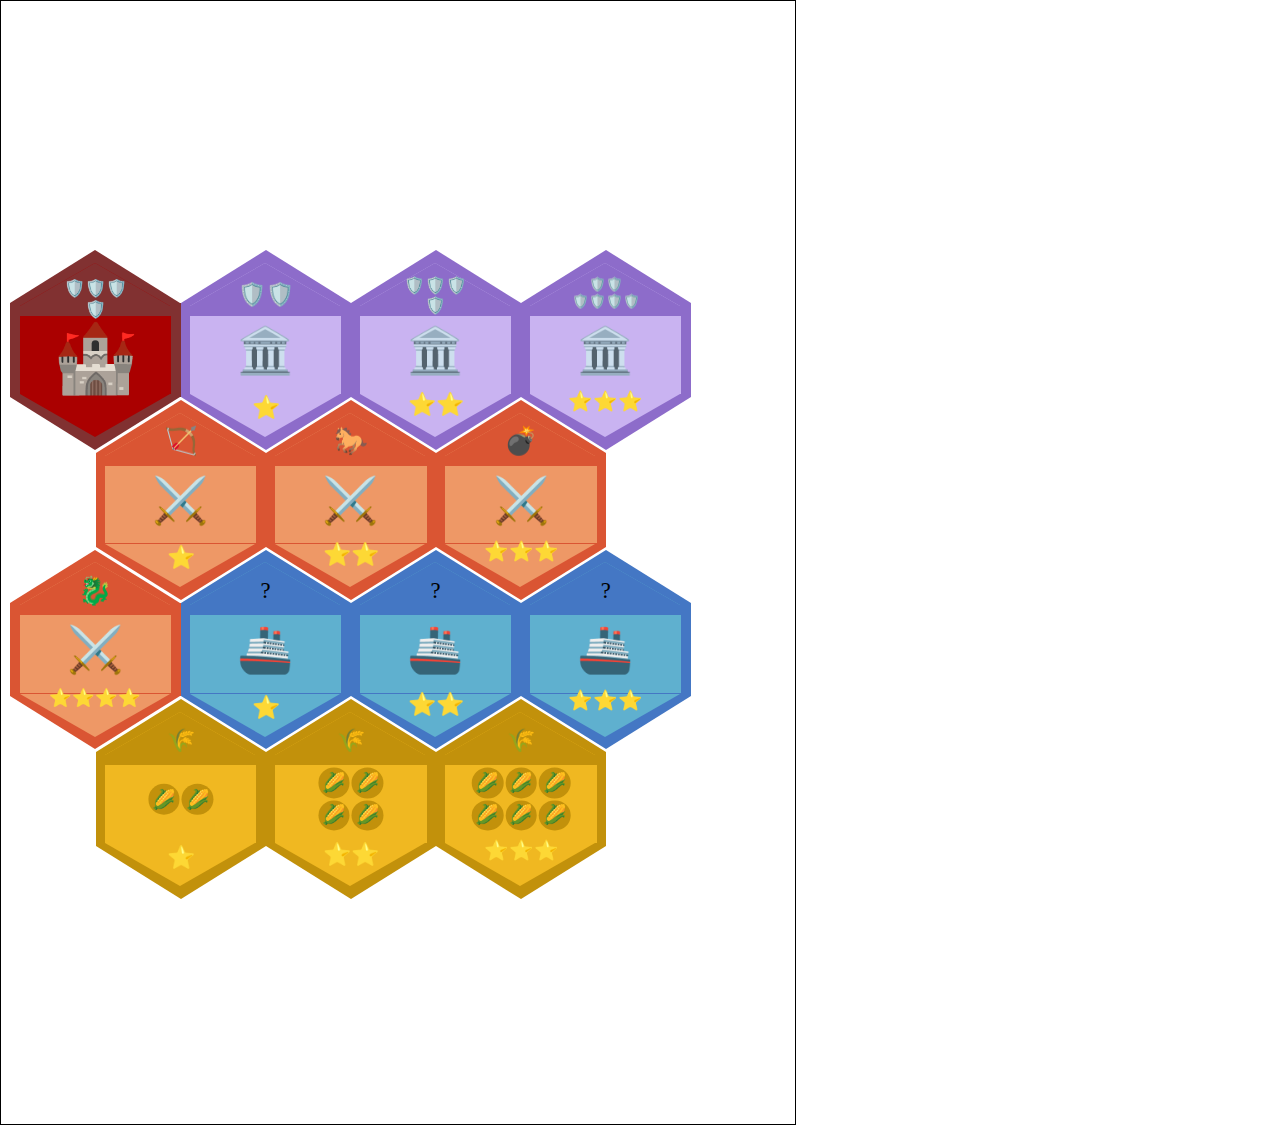
==== index.html @ ff64ed8a "Add files via upload" ====
<!DOCTYPE html>
<html lang="en">
    <head>
        <meta charset="UTF-8">
        <meta name="viewport" content="width=device-width, initial-scale=1.0">
        <meta name="author" content="Federico Vancini">
        <meta name="description" content="Gli Edifici di un gioco da tavolo">
        <title>Edifici</title>
        <link rel="stylesheet" href="stylesheet.css">
    </head>
    <body>
        <div class="container">
        </div>
        <script src="main.js"></script>
    </body>
</html>
---- stylesheet.css ----
:root {
    --building-outer-border-color: rgb(105, 105, 105);
    --building-inner-color: rgb(185, 185, 185);
    --building-stripe-text-color: rgb(199, 199, 199);
    --building-stripe-color: rgb(58, 58, 58);

    --building-width: 4cm;
    --building-outer-border-width: 0.25cm;
    --building-stripe-height: 0.25cm;

    --castle-color: rgb(170, 0, 0);
    --castle-border-color: rgb(129, 49, 49);
    --wheat-color: rgb(240, 184, 33);
    --wheat-border-color: rgb(194, 145, 11);
    --hall-color: rgb(201, 179, 241);
    --hall-border-color: rgb(141, 108, 202);
    --barracks-color: rgb(238, 152, 102);
    --barracks-border-color: rgb(218, 85, 51);
    --harbor-color: rgb(95, 176, 207);
    --harbor-border-color: rgb(68, 119, 196);
}

body {
    margin: 0;
    font-family: serif;
}

.container {
    width: 21cm;
    height: 29.7cm;
    border: 1px solid black;
    page-break-after: always;
    display: flex;
    flex-direction: row;
    flex-wrap: wrap;
    align-items: center;
    align-content: center;
    justify-content: start;
}

/* BUILDING */

.building {
    margin-right: calc(var(--building-outer-border-width) * 2);
    margin-bottom: calc(var(--building-outer-border-width) * 2);
    margin-top: calc(var(--building-width) * 0.5 * 0.5769);
    width: var(--building-width);
    height: calc(var(--building-width) * 0.5769);
    background-color: var(--building-inner-color);
    position: relative;
}

.building::before {
    content: " ";
    width: 0;
    height: 0;
    border-bottom: calc(var(--building-width) * 0.5 * 0.5769) solid var(--building-inner-color);
    border-left: calc(var(--building-width) * 0.5) solid transparent;
    border-right: calc(var(--building-width) * 0.5) solid transparent;
    position: absolute;
    top: calc(var(--building-width) * -0.5 * 0.5769);
}

.building::after {
    content: "";
    width: 0;
    position: absolute;
    bottom: calc(var(--building-width) * -0.5 * 0.5769);
    border-top: calc(var(--building-width) * 0.5 * 0.5769) solid var(--building-inner-color);
    border-left: calc(var(--building-width) * 0.5) solid transparent;
    border-right: calc(var(--building-width) * 0.5) solid transparent;
}

.building:nth-child(7n+1) {
    margin-left: 0.5cm;
}
.building:nth-child(7n+5) {
    margin-left: calc(var(--building-width) * 0.69);
}

/* STRIPES */

.stripe {
    width: var(--building-width);
    height: var(--building-stripe-height);
    background-color: var(--building-stripe-color);
    position: absolute;
    z-index: 1;
}

.lower.stripe {
    bottom: 0;
}

.upper.stripe {
    top: 0;
}

.lower.stripe::after {
    content: "";
    width: 0;
    position: absolute;
    bottom: calc(var(--building-width) * -0.5 * 0.5769);
    border-top: calc(var(--building-width) * 0.5 * 0.5769) solid var(--building-stripe-color);
    border-left: calc(var(--building-width) * 0.5) solid transparent;
    border-right: calc(var(--building-width) * 0.5) solid transparent;
}

.upper.stripe::before {
    content: " ";
    width: 0;
    height: 0;
    border-bottom: calc(var(--building-width) * 0.5 * 0.5769) solid var(--building-stripe-color);
    border-left: calc(var(--building-width) * 0.5) solid transparent;
    border-right: calc(var(--building-width) * 0.5) solid transparent;
    position: absolute;
    top: calc(var(--building-width) * -0.5 * 0.5769);
}

/* BORDER */

.border {
    margin-top: calc(var(--building-outer-border-width) * -0.35);
    margin-left: calc(var(--building-outer-border-width) * -1);
    width: calc(var(--building-width) + 2 * var(--building-outer-border-width));
    height: calc(var(--building-width) * 0.5769 + 2 * var(--building-outer-border-width) * 0.35);
    background-color: var(--building-outer-border-color);
    position: relative;
    z-index: -1;
}

.border::before {
    content: " ";
    width: 0;
    height: 0;
    border-bottom: calc(var(--building-width) * 0.5 * 0.5769 + var(--building-outer-border-width)) solid var(--building-outer-border-color);
    border-left: calc(var(--building-width) * 0.5 + var(--building-outer-border-width)) solid transparent;
    border-right: calc(var(--building-width) * 0.5 + var(--building-outer-border-width)) solid transparent;
    position: absolute;
    top: calc(var(--building-width) * -0.5 * 0.5769 - var(--building-outer-border-width));
}

.border::after {
    content: "";
    width: 0;
    position: absolute;
    bottom: calc(var(--building-width) * -0.5 * 0.5769 - var(--building-outer-border-width));
    border-top: calc(var(--building-width) * 0.5 * 0.5769 + var(--building-outer-border-width)) solid var(--building-outer-border-color);
    border-left: calc(var(--building-width) * 0.5 + var(--building-outer-border-width)) solid transparent;
    border-right: calc(var(--building-width) * 0.5 + var(--building-outer-border-width)) solid transparent;
}

/* ICON */

.icon {
    position: absolute;
    top: 50%;
    left: 50%;
    transform: translate(-50%, -50%);
    font-size: calc(var(--building-width) * 0.3);
    z-index: 2;
}

/* INNER TEXT */

.text {
    position: absolute;
    left: 50%;
    transform: translate(-50%, -50%);
    z-index: 2;
    font-size: calc(var(--building-width) * 0.15);
    text-align: center;
}
.lower.text {
    bottom: calc(var(--building-width) * -0.27);
}
.upper.text {
    top: calc(var(--building-width) * -0.1);
}

.medium.text {
    font-size: calc(var(--building-width) * 0.15);
}
.medium.lower.text {
    bottom: calc(var(--building-width) * -0.25);
}
.medium.upper.text {
    top: calc(var(--building-width) * -0.08);
}

.small.text {
    font-size: calc(var(--building-width) * 0.13);
}
.small.lower.text {
    bottom: calc(var(--building-width) * -0.2);
}
.small.upper.text {
    top: calc(var(--building-width) * -0.07);
}

.minuscle.text {
    font-size: calc(var(--building-width) * 0.12);
}
.minuscle.lower.text {
    bottom: calc(var(--building-width) * -0.18);
}
.minuscle.upper.text {
    top: calc(var(--building-width) * -0.05);
    font-size: calc(var(--building-width) * 0.113);
}

/* TYPES */

.castle {
    background-color: var(--castle-color);
}
.castle::after {
    border-top-color: var(--castle-color);
}
.castle::before {
    border-bottom-color: var(--castle-color);
}
.castle .border {
    background-color: var(--castle-border-color);
}
.castle .border::after {
    border-top-color: var(--castle-border-color);
}
.castle .border::before {
    border-bottom-color: var(--castle-border-color);
}
.castle .stripe {
    background-color: var(--castle-border-color);
}
.castle .lower.stripe::after {
    border-top-color: var(--castle-border-color);
}
.castle .upper.stripe::before {
    border-bottom-color: var(--castle-border-color);
}
.castle .icon {
    transform: translate(-50%, -40%);
    font-size: calc(var(--building-width) * 0.45);
}

.hall {
    background-color: var(--hall-color);
}
.hall::after {
    border-top-color: var(--hall-color);
}
.hall::before {
    border-bottom-color: var(--hall-color);
}
.hall .border {
    background-color: var(--hall-border-color);
}
.hall .border::after {
    border-top-color: var(--hall-border-color);
}
.hall .border::before {
    border-bottom-color: var(--hall-border-color);
}
.hall .stripe {
    background-color: var(--hall-border-color);
}
.hall .lower.stripe::after {
    border-top-color: var(--hall-border-color);
}
.hall .upper.stripe::before {
    border-bottom-color: var(--hall-border-color);
}
.hall .small.upper.text {
    font-size: calc(var(--building-width) * 0.11);
}
.hall .minuscle.upper.text {
    top: calc(var(--building-width) * -0.09);
    font-size: calc(var(--building-width) * 0.09);
}

.barracks {
    background-color: var(--barracks-color);
}
.barracks::after {
    border-top-color: var(--barracks-color);
}
.barracks::before {
    border-bottom-color: var(--barracks-color);
}
.barracks .border {
    background-color: var(--barracks-border-color);
}
.barracks .border::after {
    border-top-color: var(--barracks-border-color);
}
.barracks .border::before {
    border-bottom-color: var(--barracks-border-color);
}
.barracks .stripe {
    background-color: var(--barracks-border-color);
}
.barracks .lower.stripe::after {
    border-top-color: var(--barracks-border-color);
}
.barracks .upper.stripe::before {
    border-bottom-color: var(--barracks-border-color);
}
.barracks .big.upper.text {
    font-size: calc(var(--building-width) * 0.18);
}

.harbor {
    background-color: var(--harbor-color);
}
.harbor::after {
    border-top-color: var(--harbor-color);
}
.harbor::before {
    border-bottom-color: var(--harbor-color);
}
.harbor .border {
    background-color: var(--harbor-border-color);
}
.harbor .border::after {
    border-top-color: var(--harbor-border-color);
}
.harbor .border::before {
    border-bottom-color: var(--harbor-border-color);
}
.harbor .stripe {
    background-color: var(--harbor-border-color);
}
.harbor .lower.stripe::after {
    border-top-color: var(--harbor-border-color);
}
.harbor .upper.stripe::before {
    border-bottom-color: var(--harbor-border-color);
}

.wheat {
    background-color: var(--wheat-color);
}
.wheat::after {
    border-top-color: var(--wheat-color);
}
.wheat::before {
    border-bottom-color: var(--wheat-color);
}
.wheat .border {
    background-color: var(--wheat-border-color);
}
.wheat .border::after {
    border-top-color: var(--wheat-border-color);
}
.wheat .border::before {
    border-bottom-color: var(--wheat-border-color);
}
.wheat .stripe {
    background-color: var(--wheat-border-color);
}
.wheat .lower.stripe::after {
    border-top-color: var(--wheat-border-color);
}
.wheat .upper.stripe::before {
    border-bottom-color: var(--wheat-border-color);
}
.wheat td {
    font-size: 0.5cm;
    background-color: var(--wheat-border-color);
    border-radius: 100%;
    padding: 0.1cm;
}
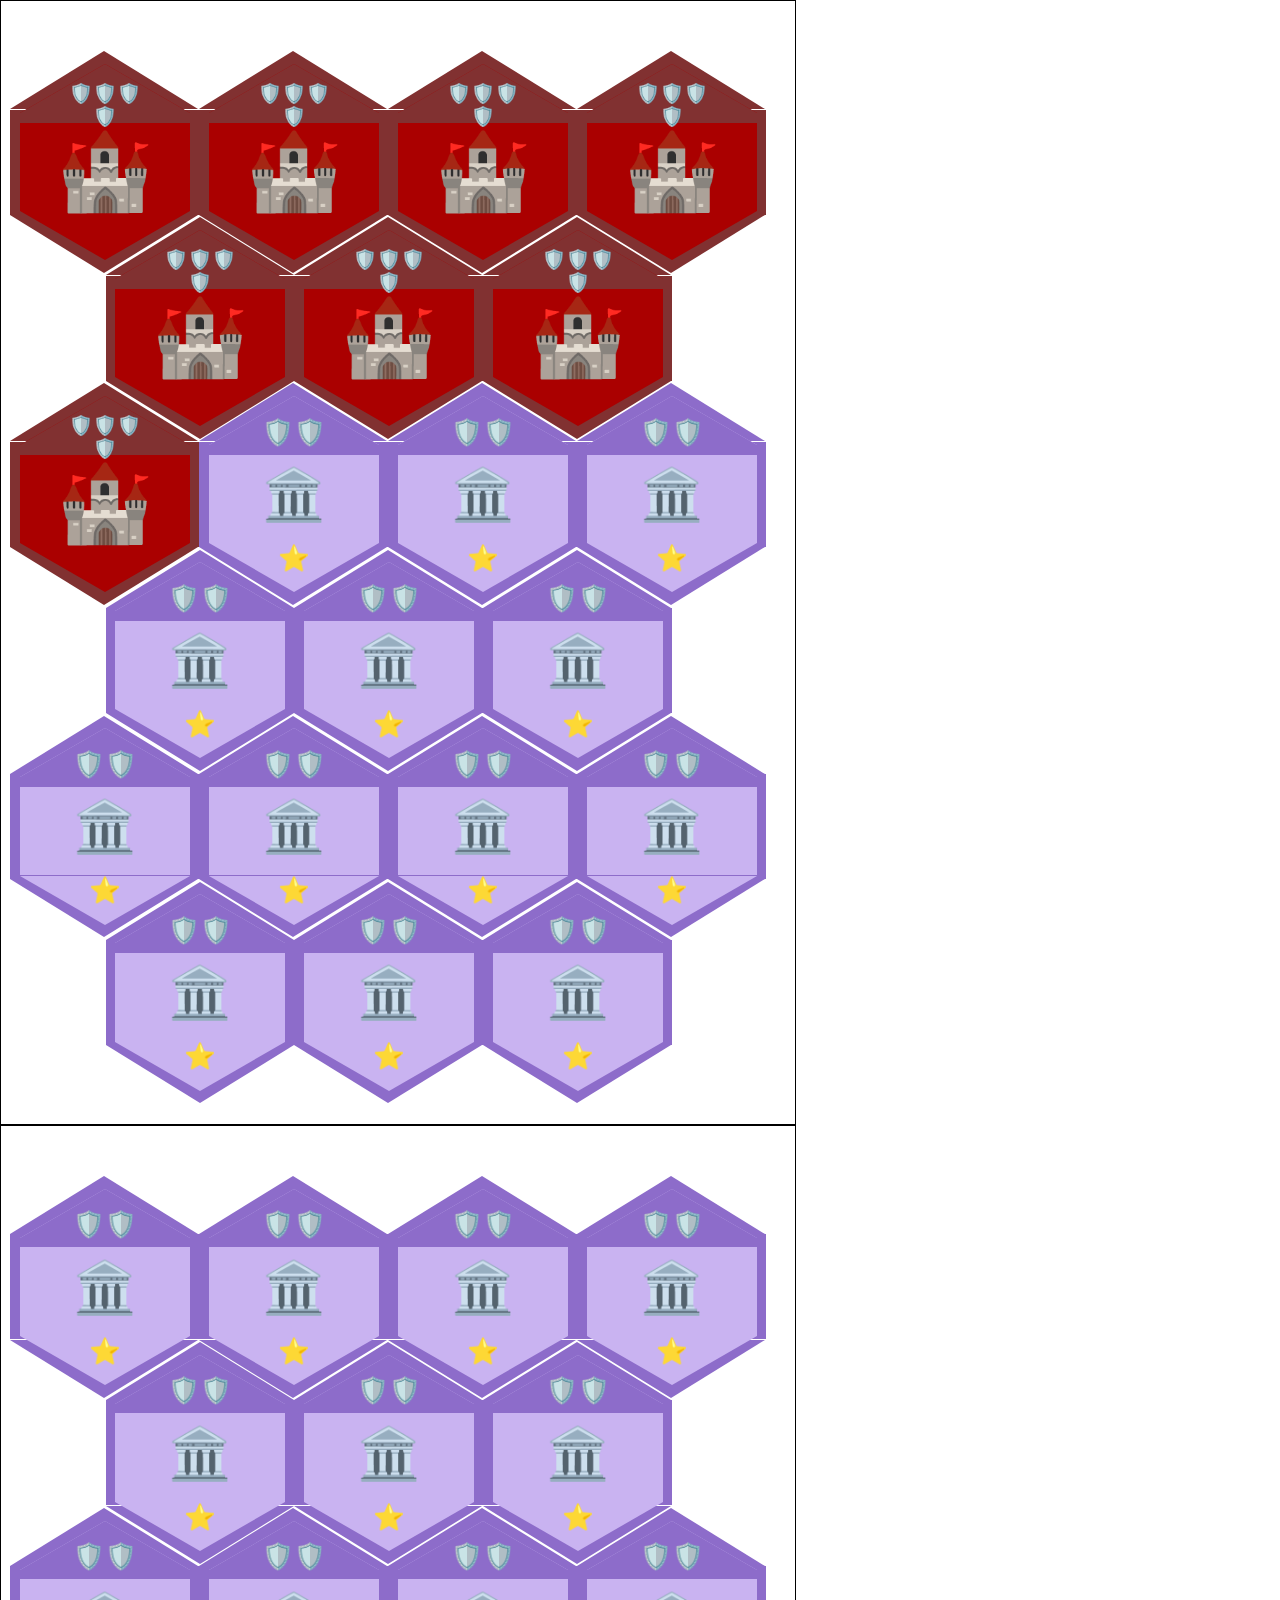
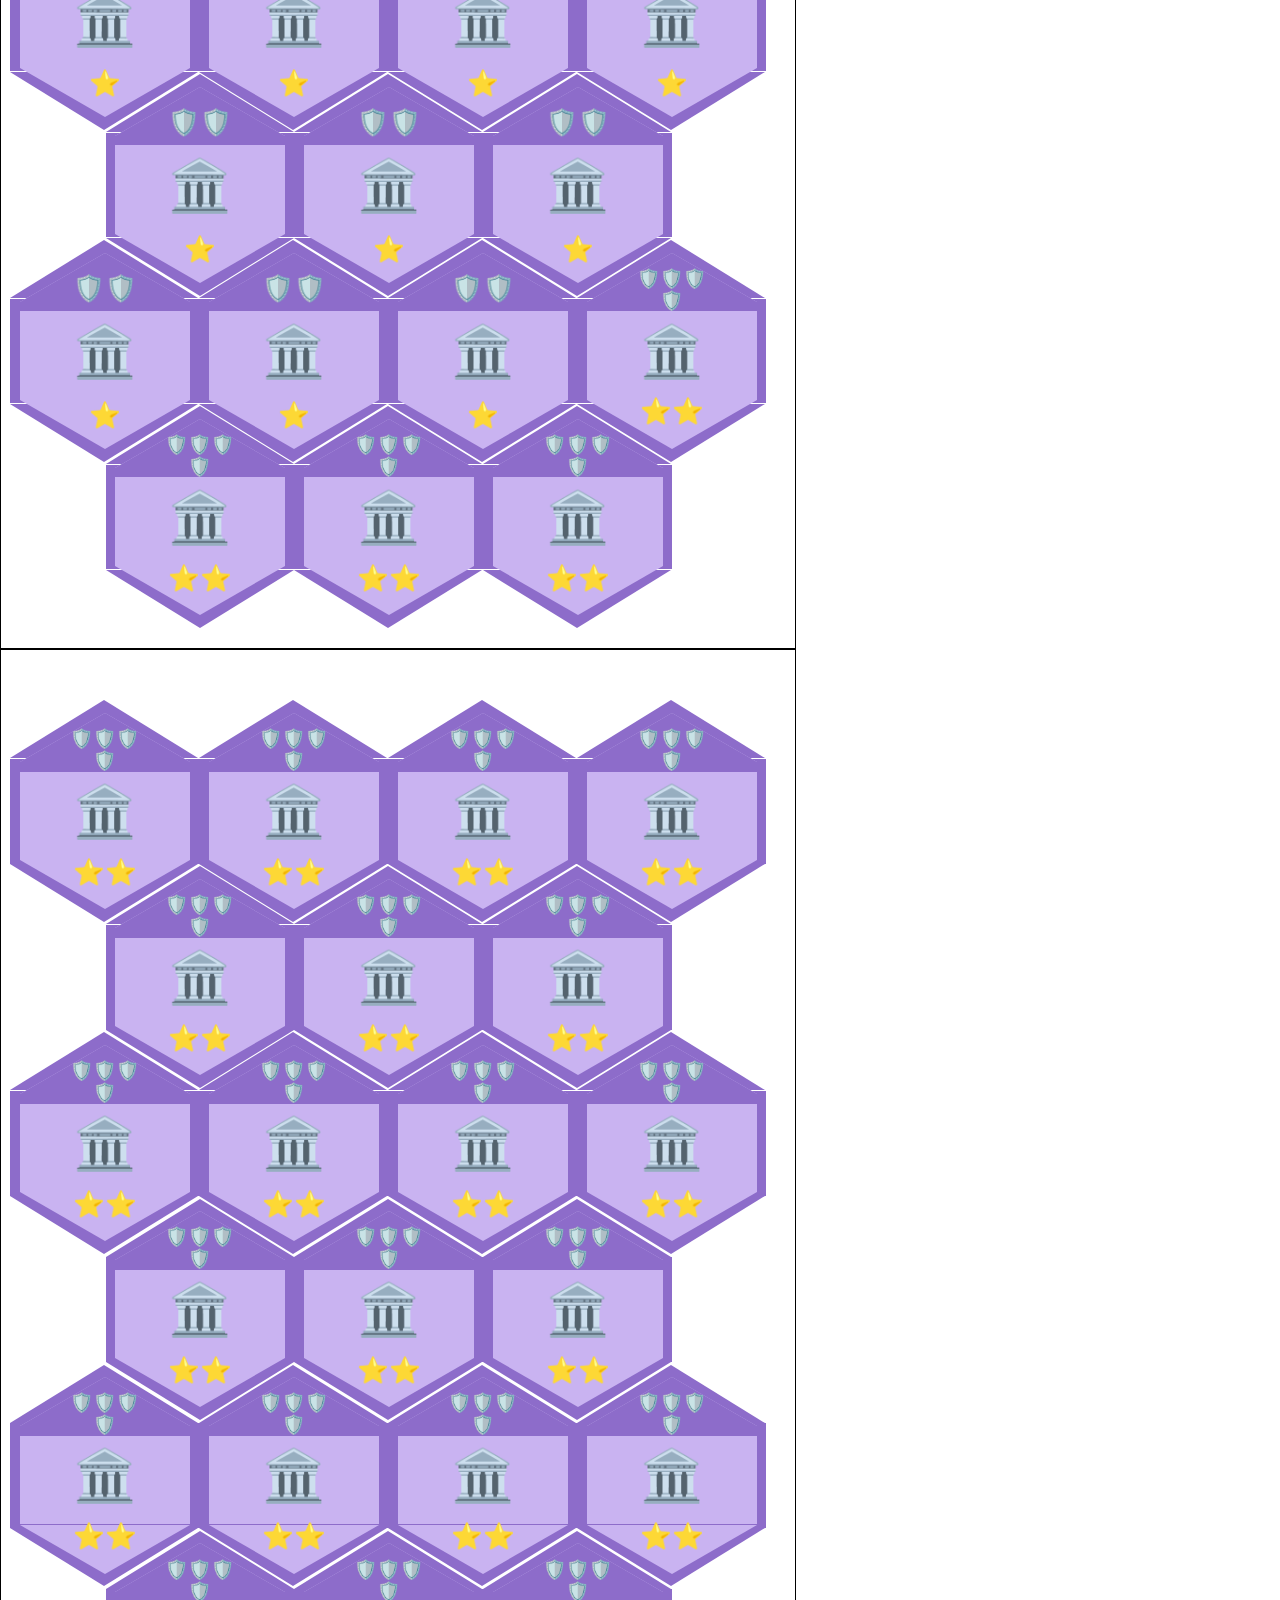
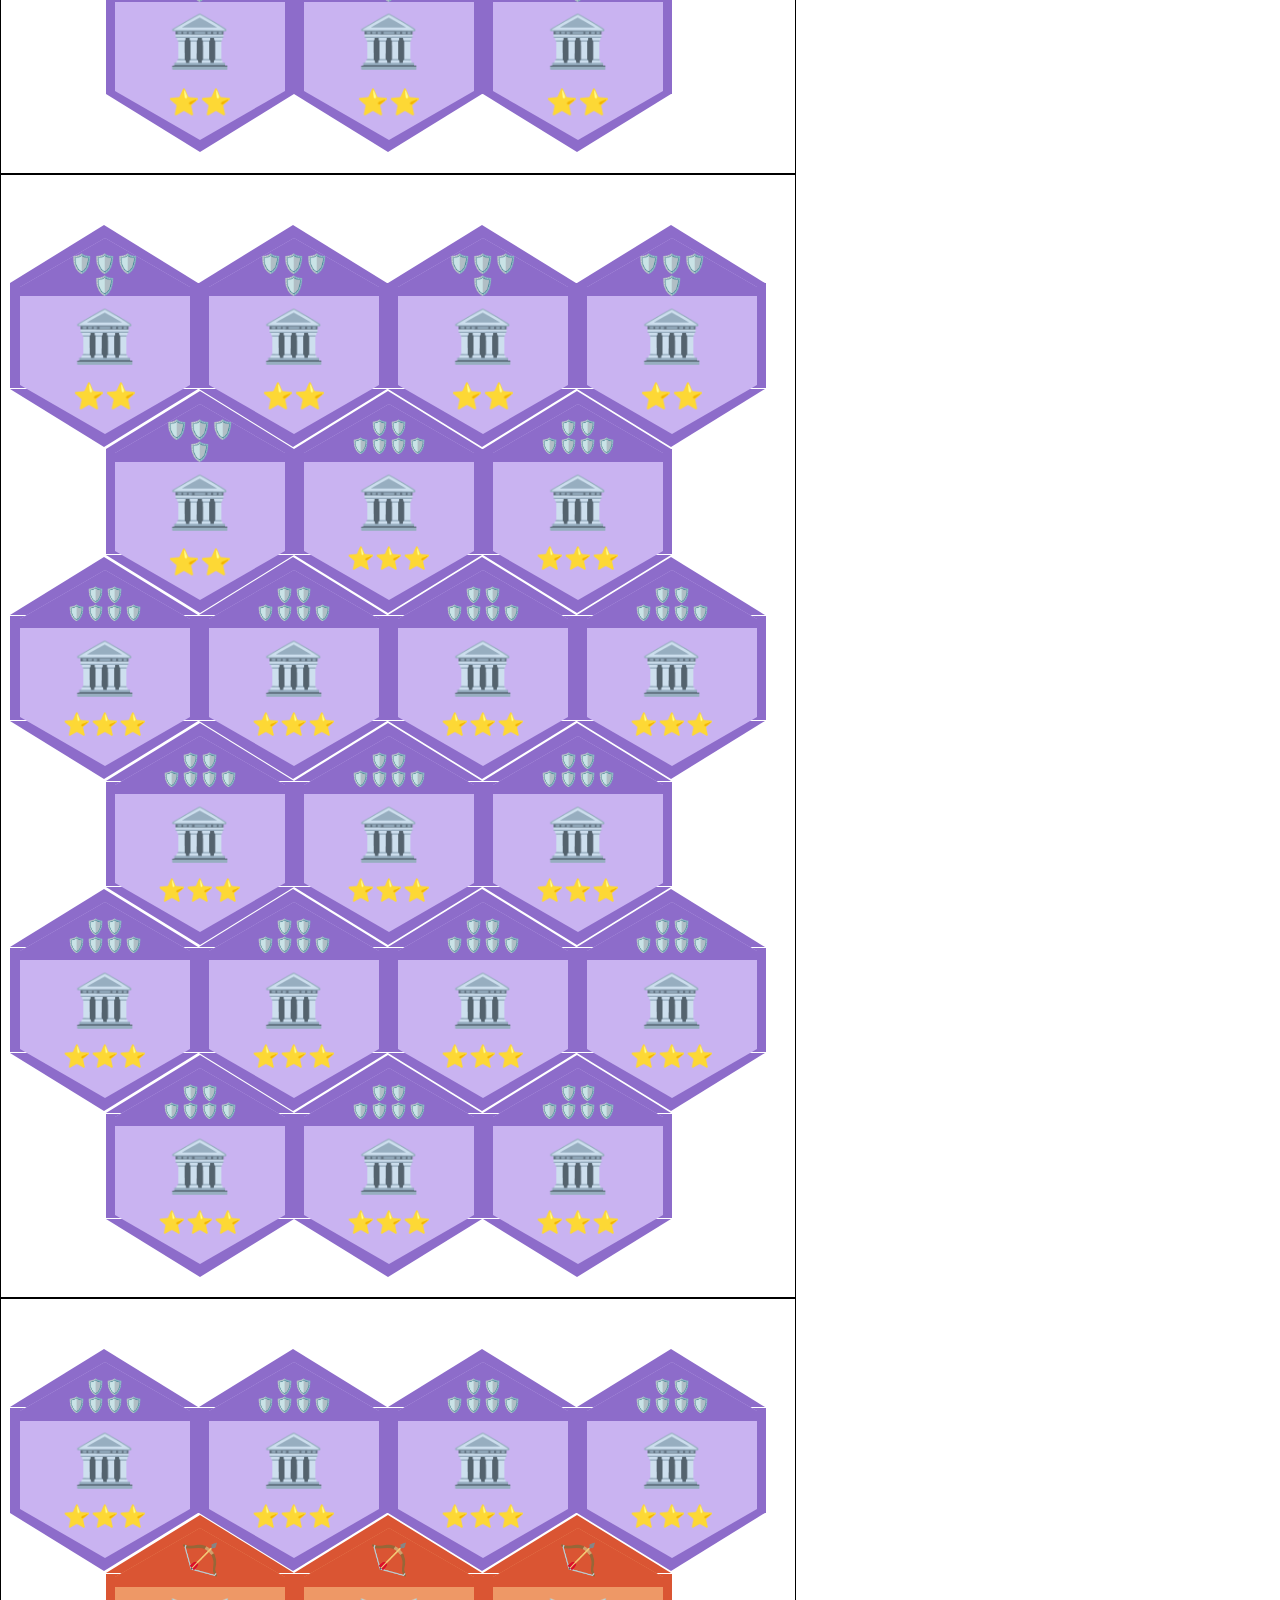
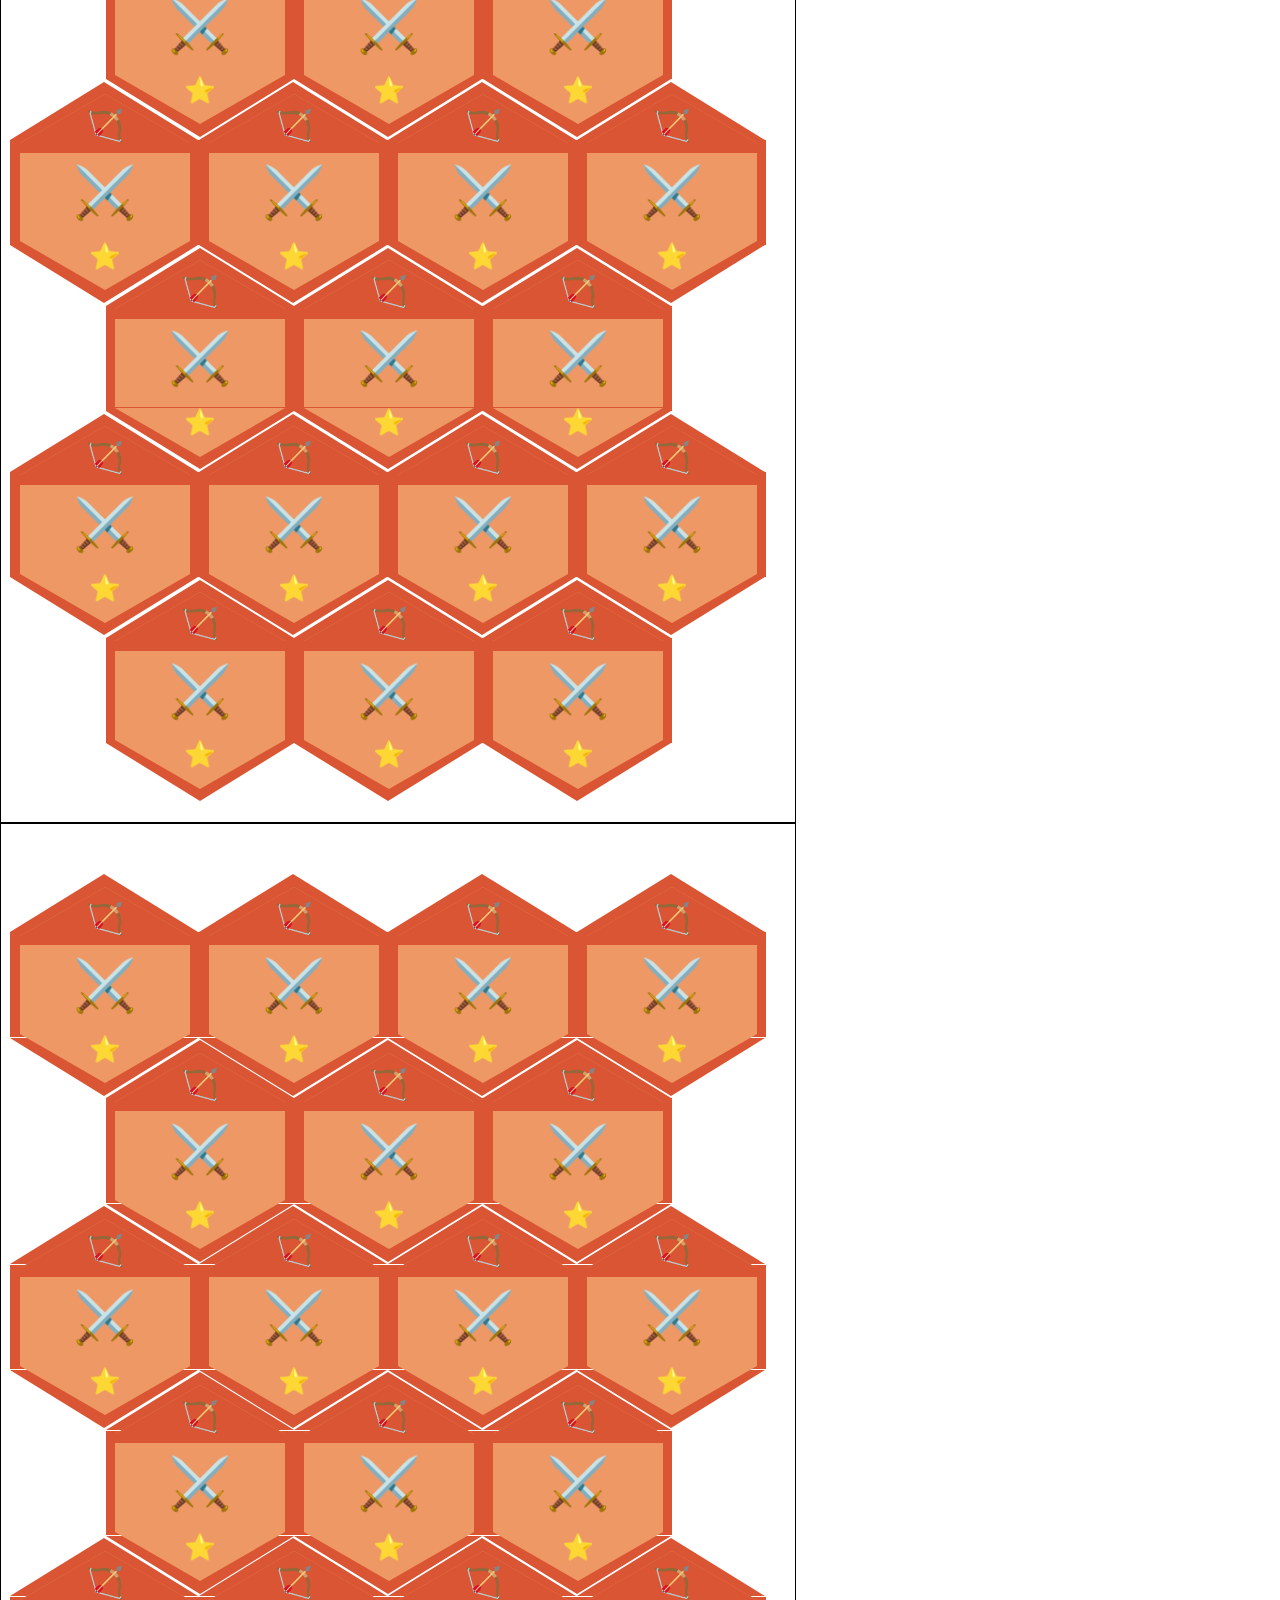
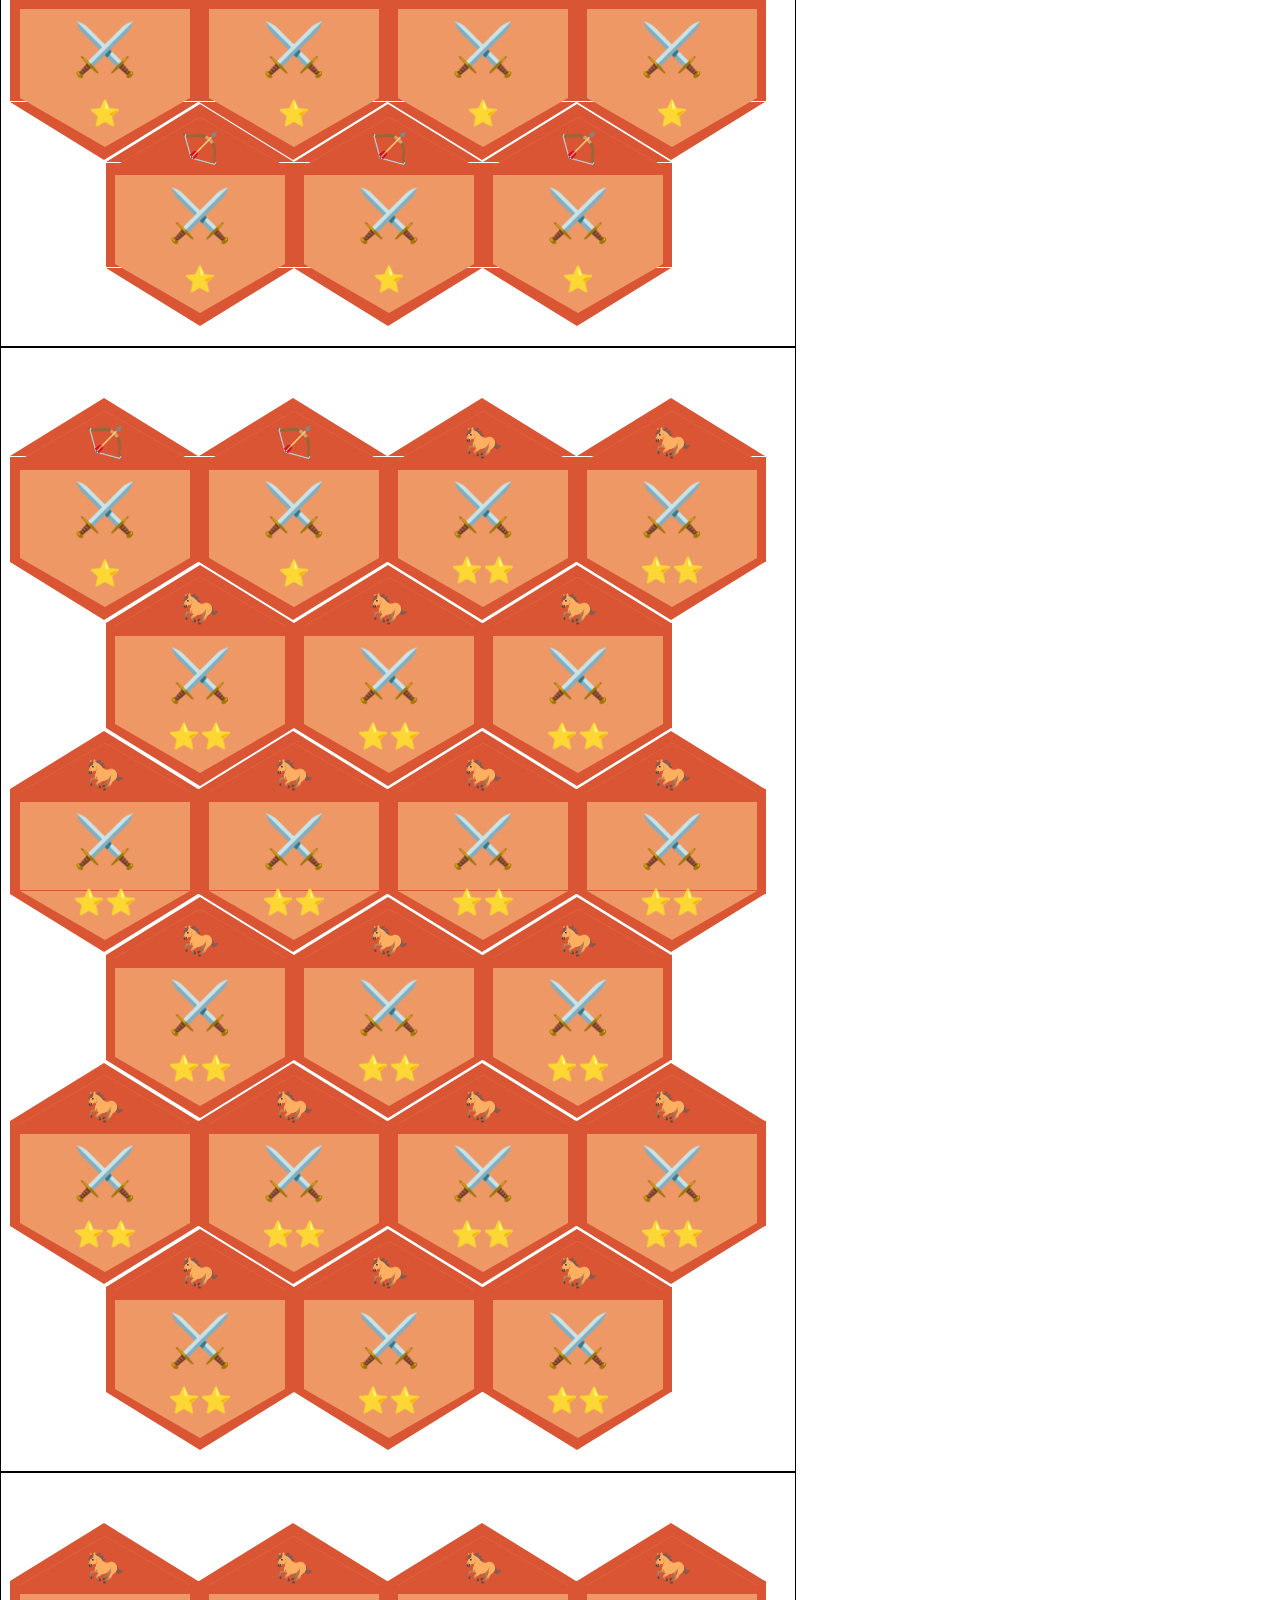
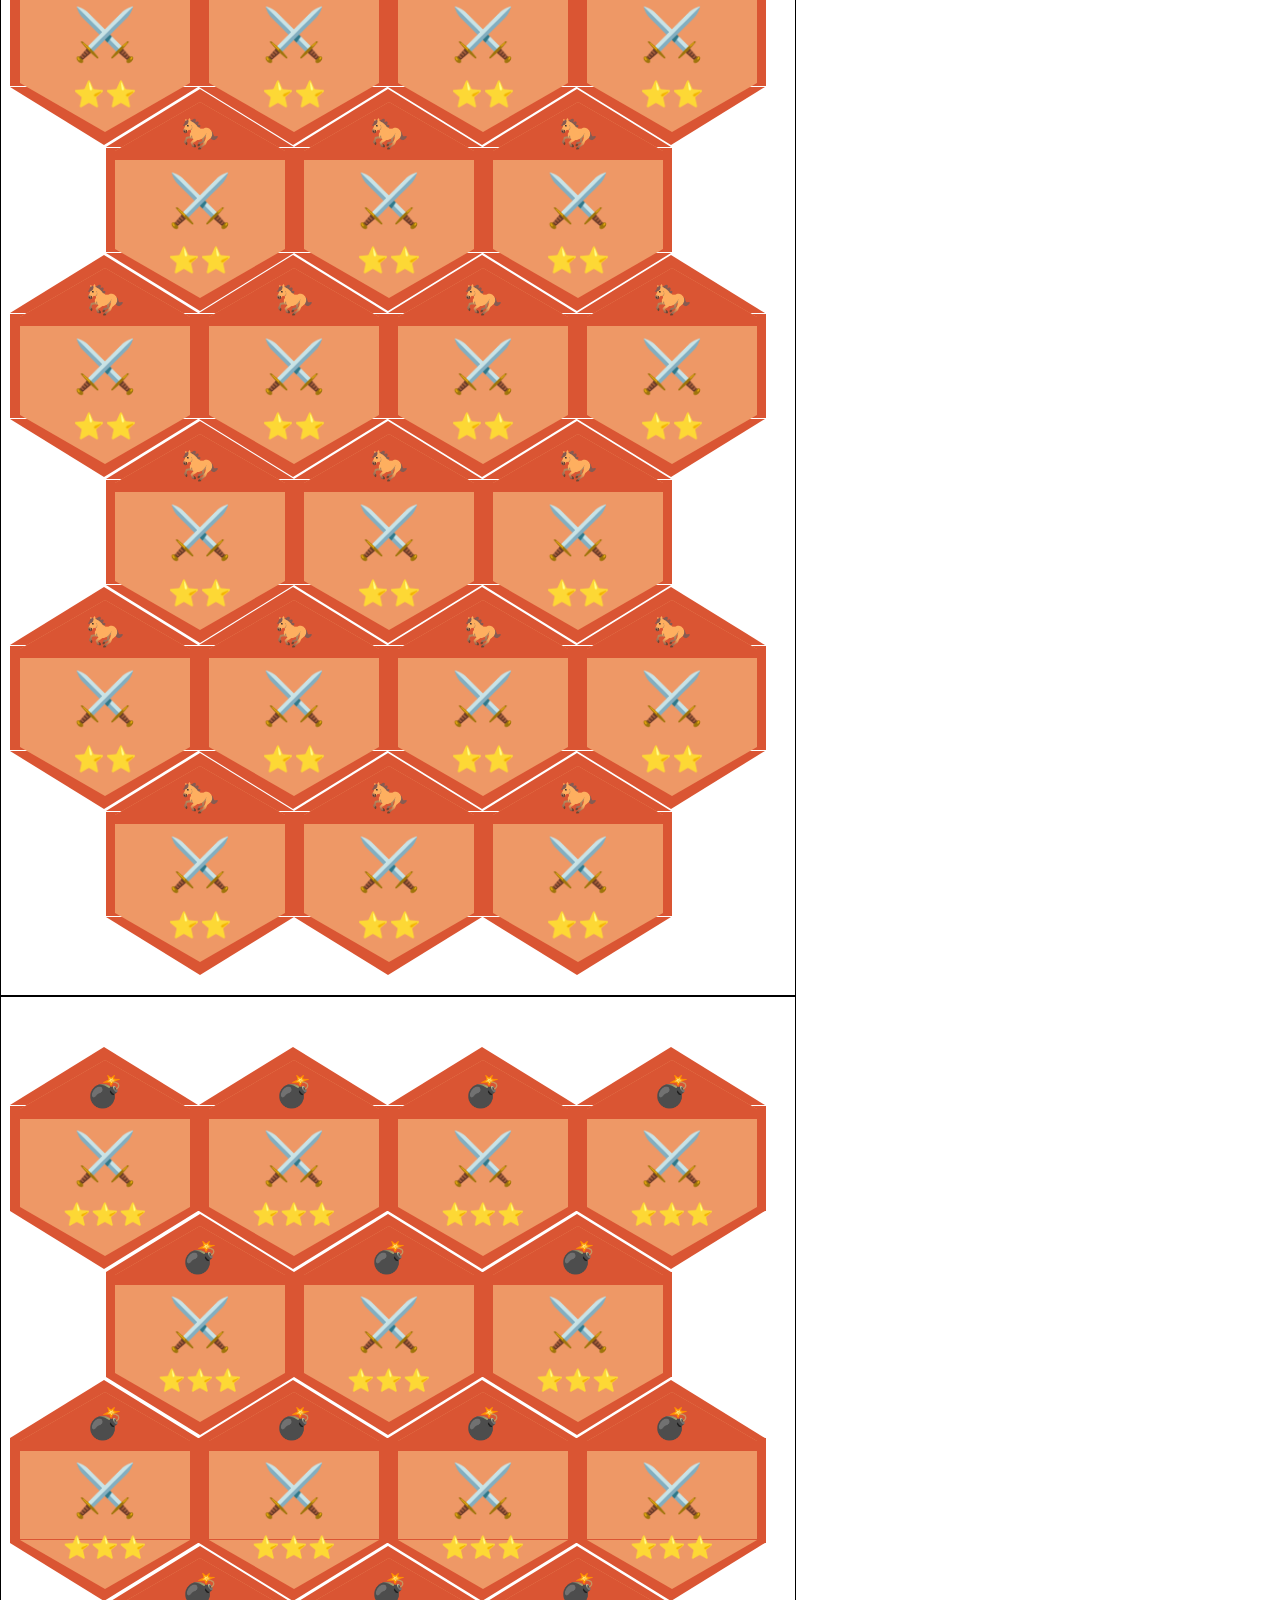
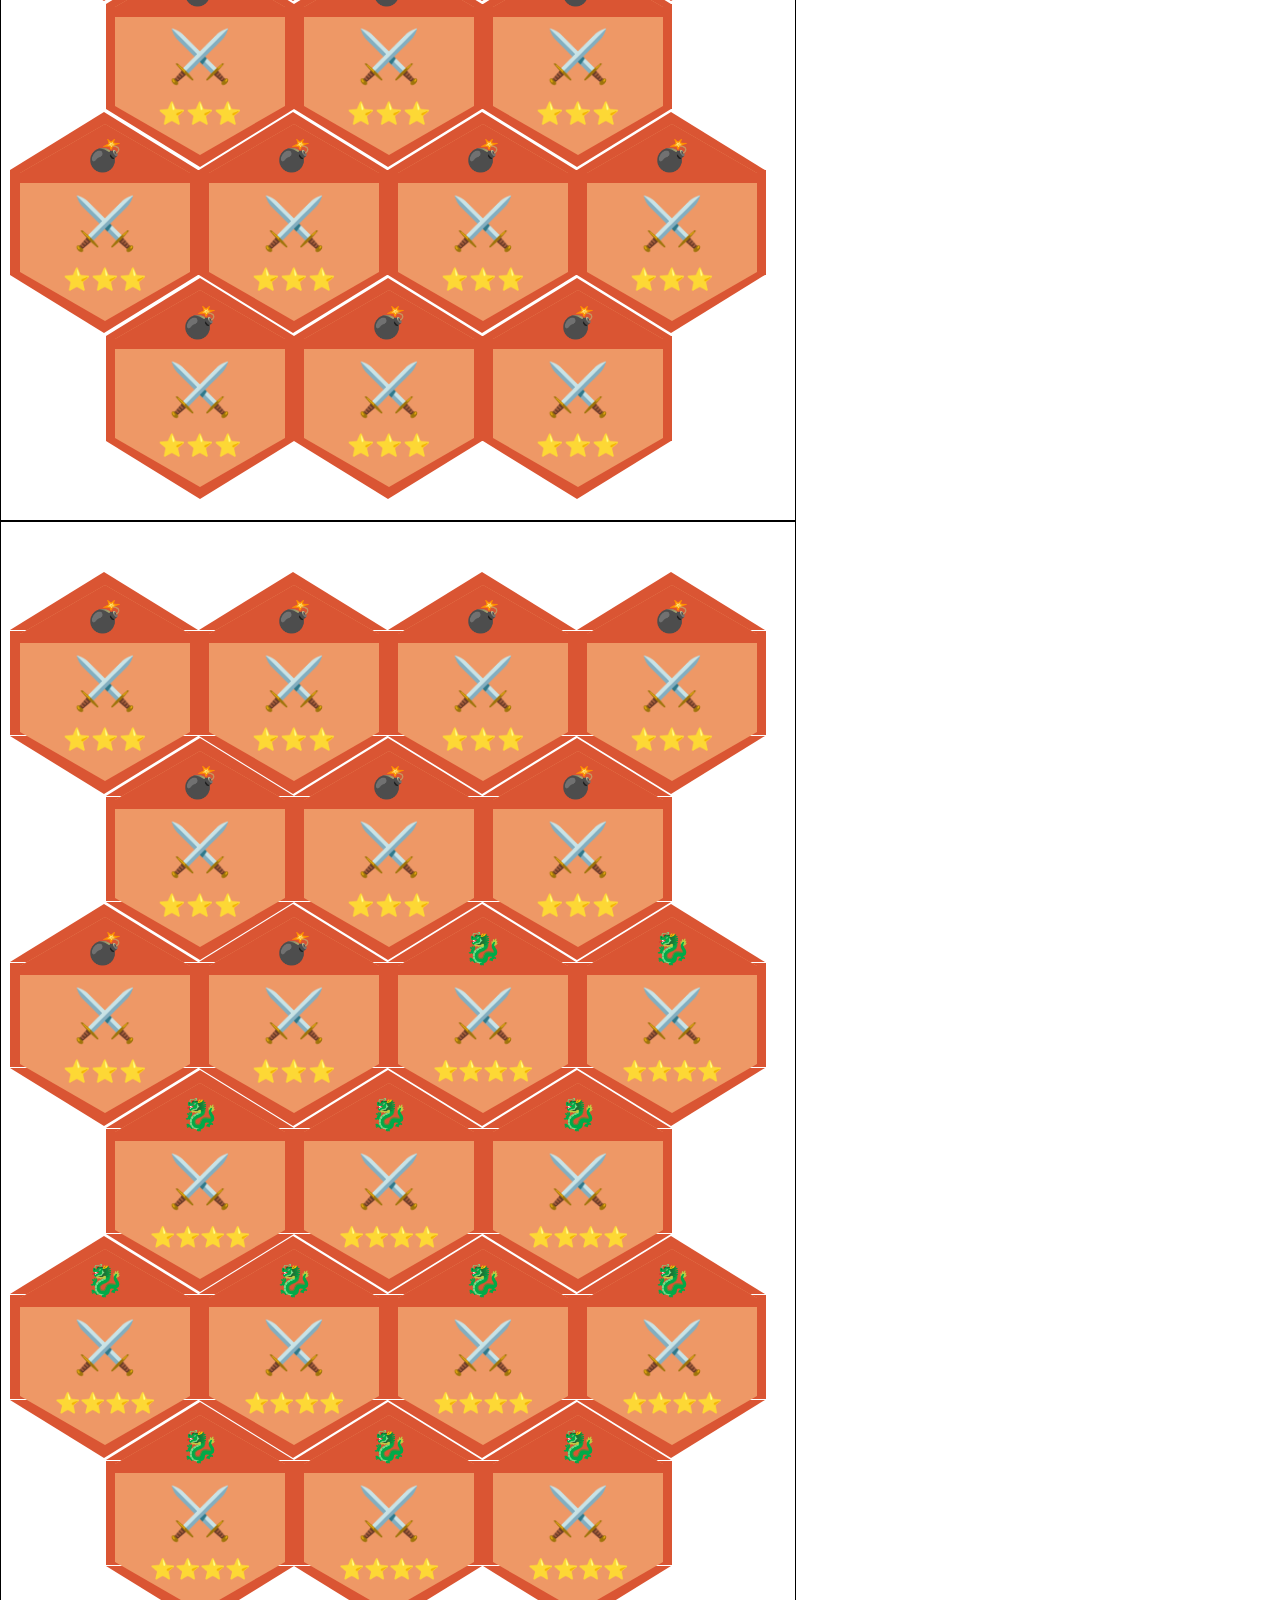
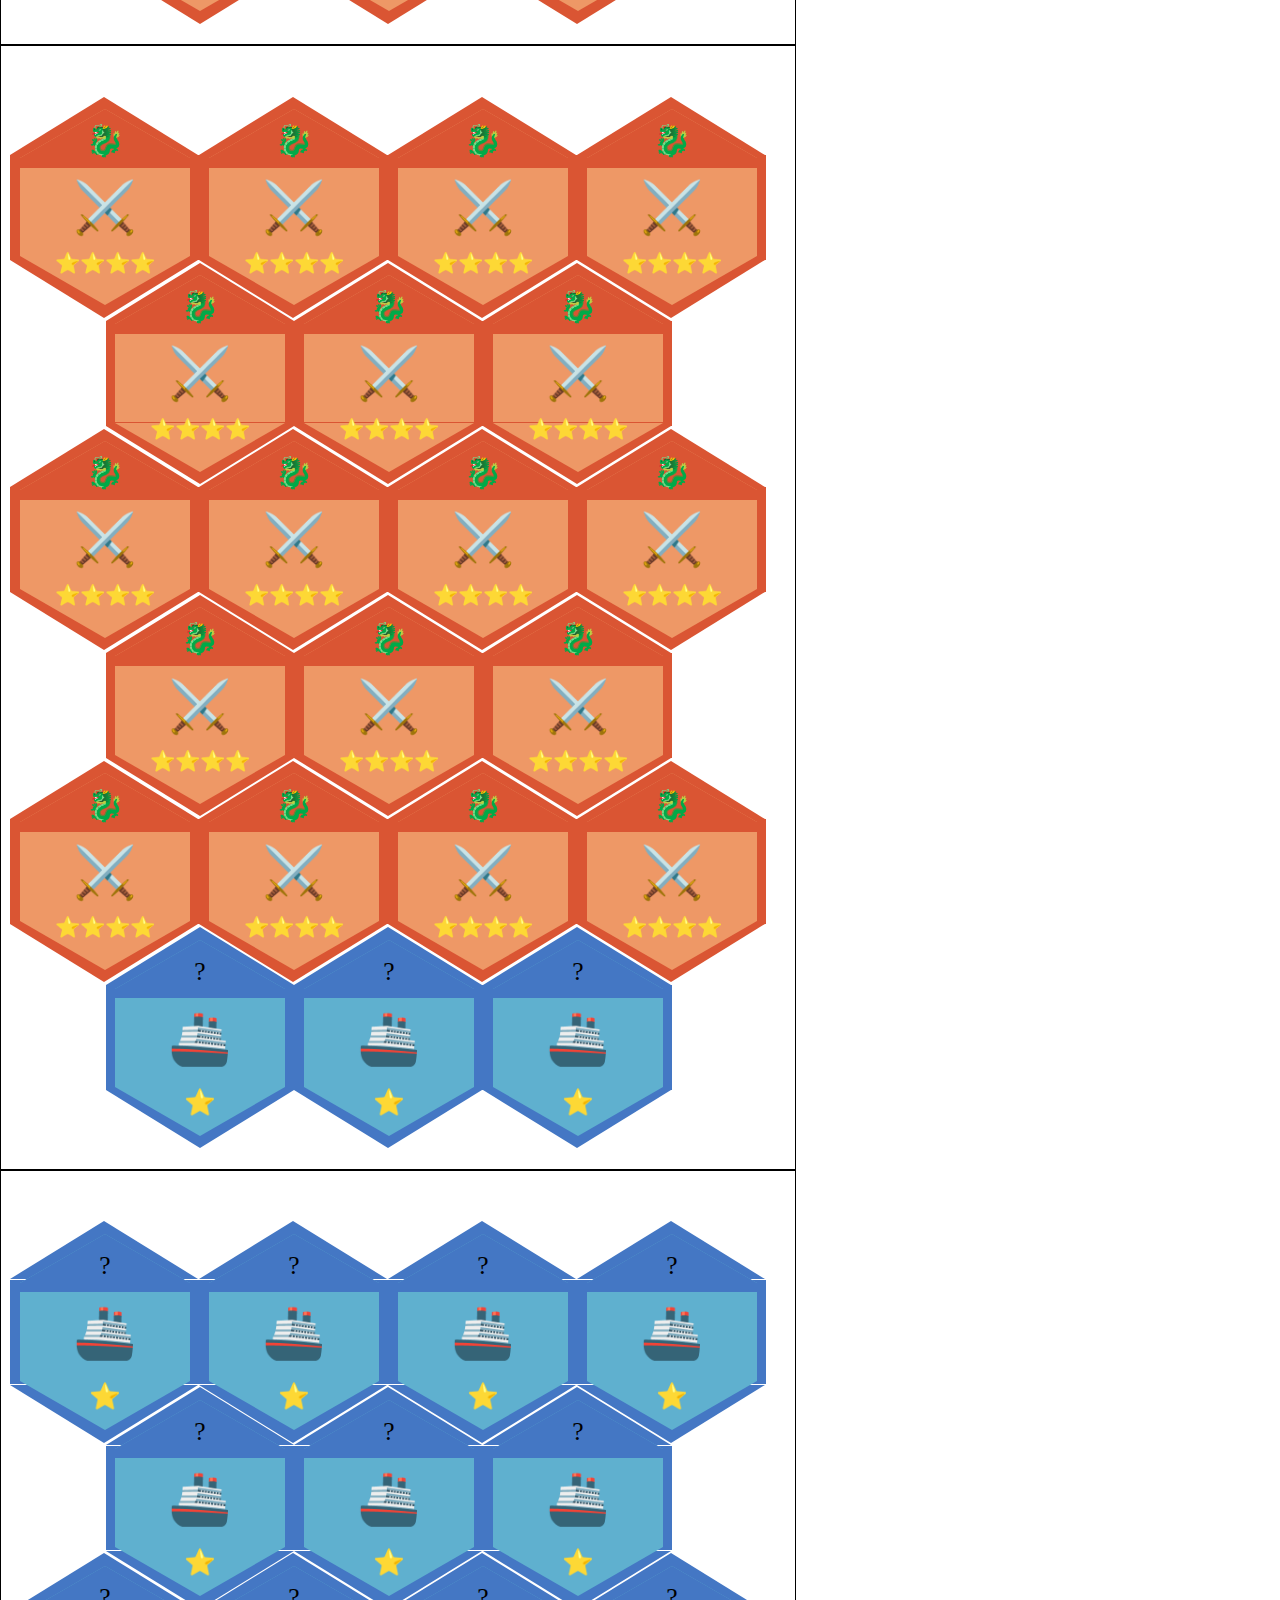
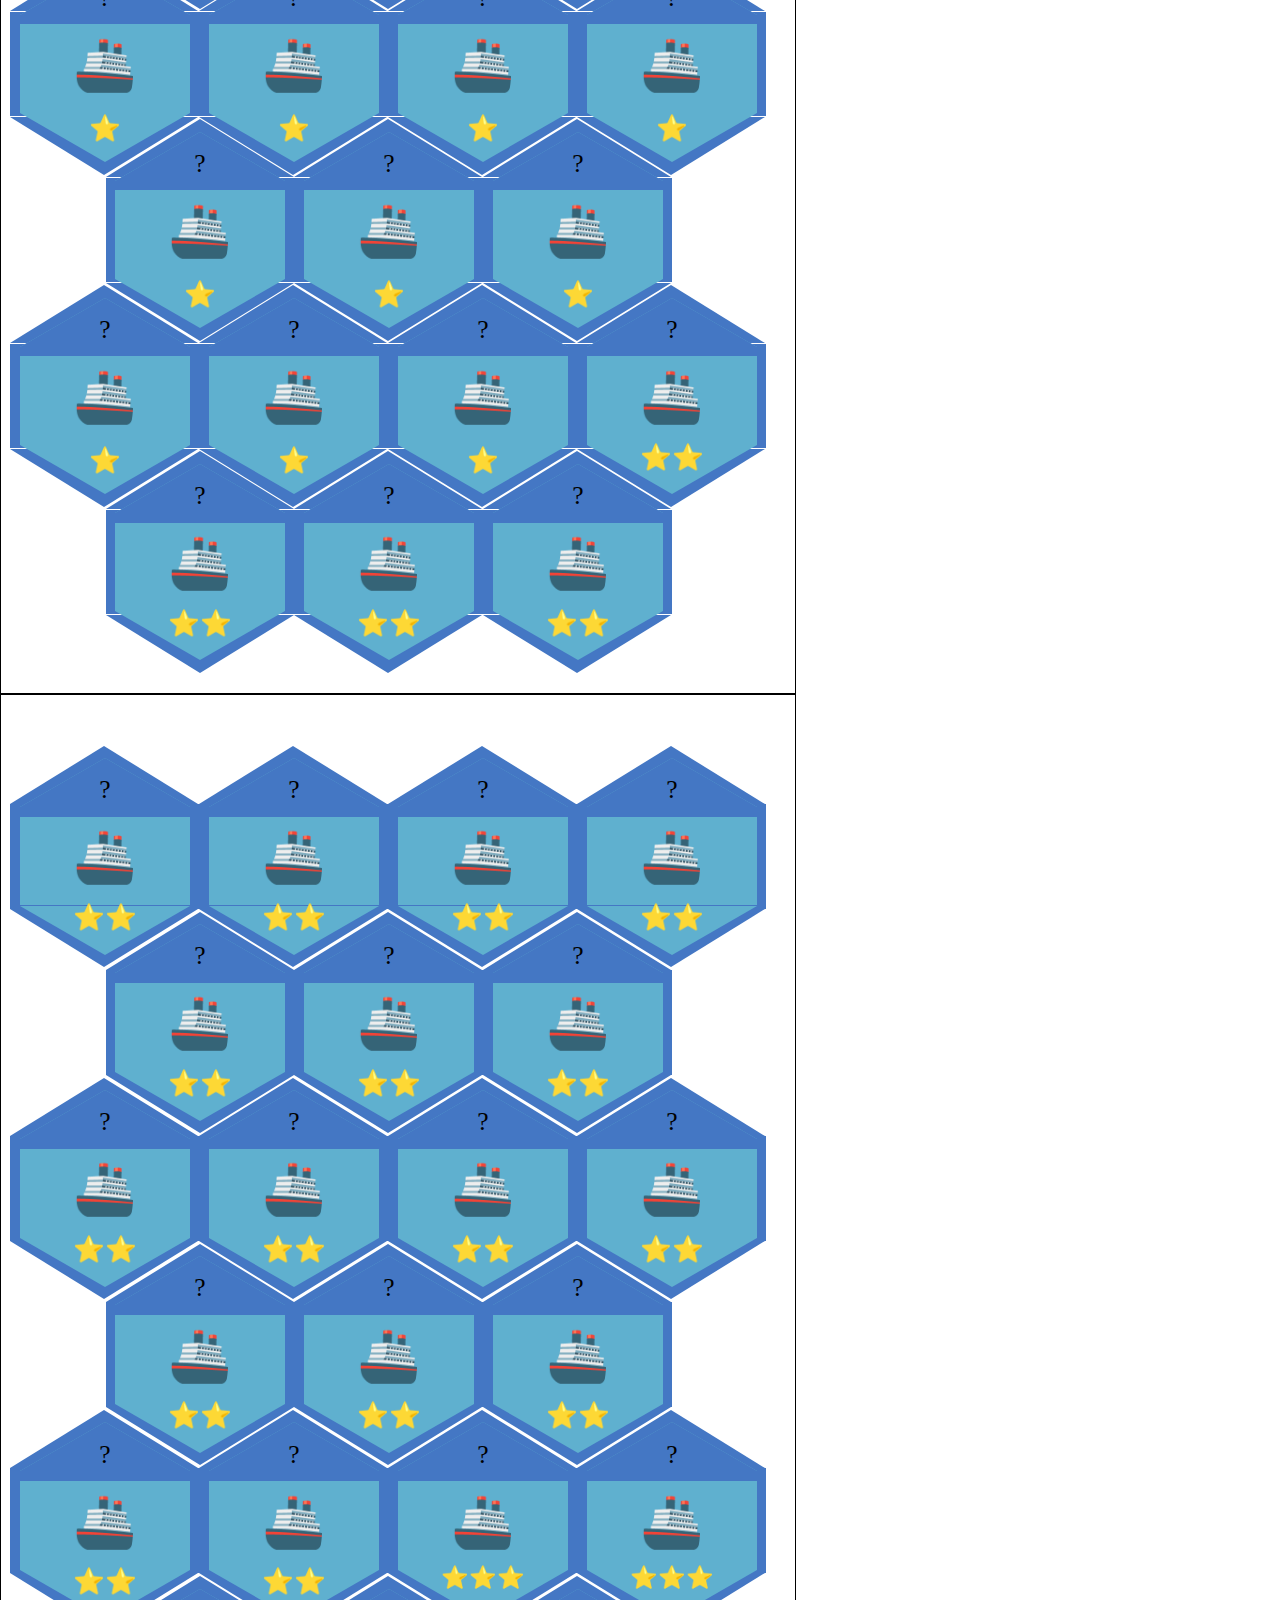
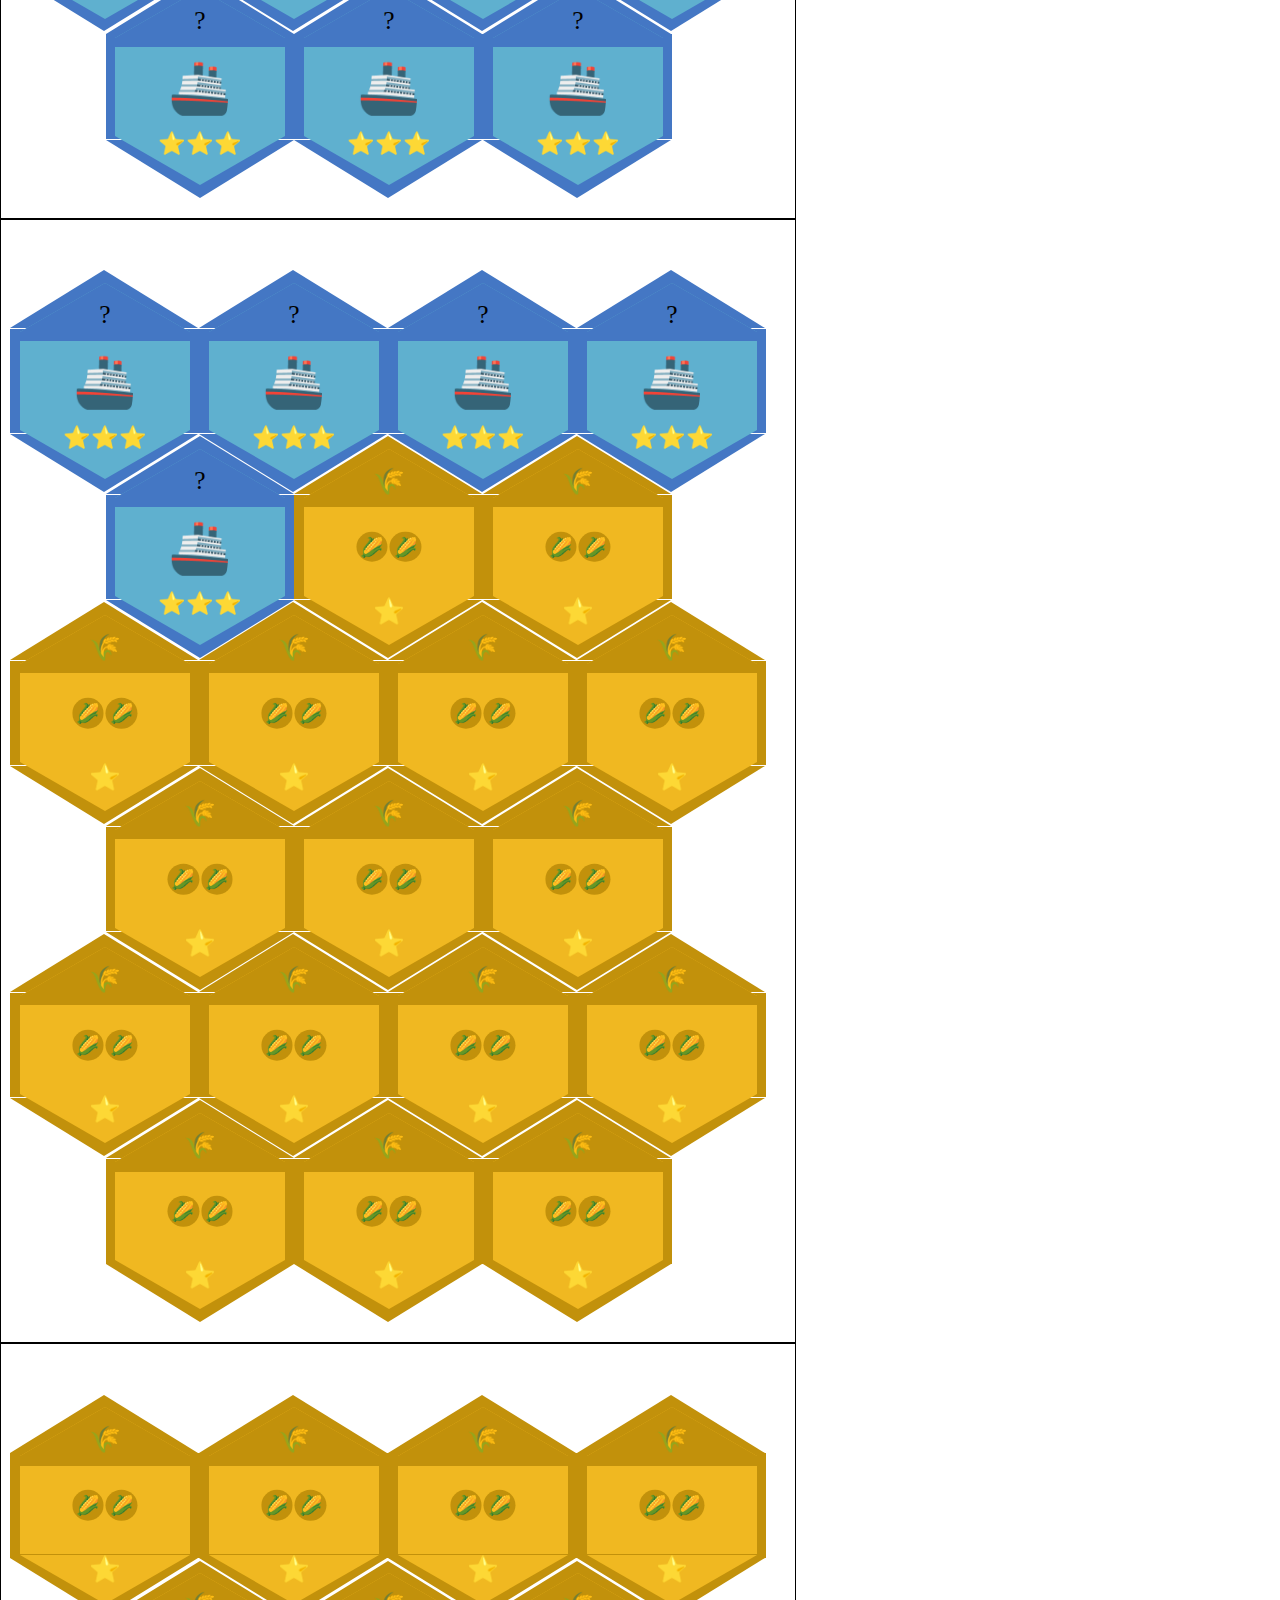
==== commit df17def5: "Add files via upload" ====
--- a/index.html
+++ b/index.html
@@ -9,8 +9,6 @@
         <link rel="stylesheet" href="stylesheet.css">
     </head>
     <body>
-        <div class="container">
-        </div>
         <script src="main.js"></script>
     </body>
 </html>--- a/stylesheet.css
+++ b/stylesheet.css
@@ -4,7 +4,7 @@
     --building-stripe-text-color: rgb(199, 199, 199);
     --building-stripe-color: rgb(58, 58, 58);
 
-    --building-width: 4cm;
+    --building-width: 4.5cm;
     --building-outer-border-width: 0.25cm;
     --building-stripe-height: 0.25cm;
 
@@ -75,7 +75,7 @@
     margin-left: 0.5cm;
 }
 .building:nth-child(7n+5) {
-    margin-left: calc(var(--building-width) * 0.69);
+    margin-left: calc(var(--building-width) * 0.67);
 }
 
 /* STRIPES */
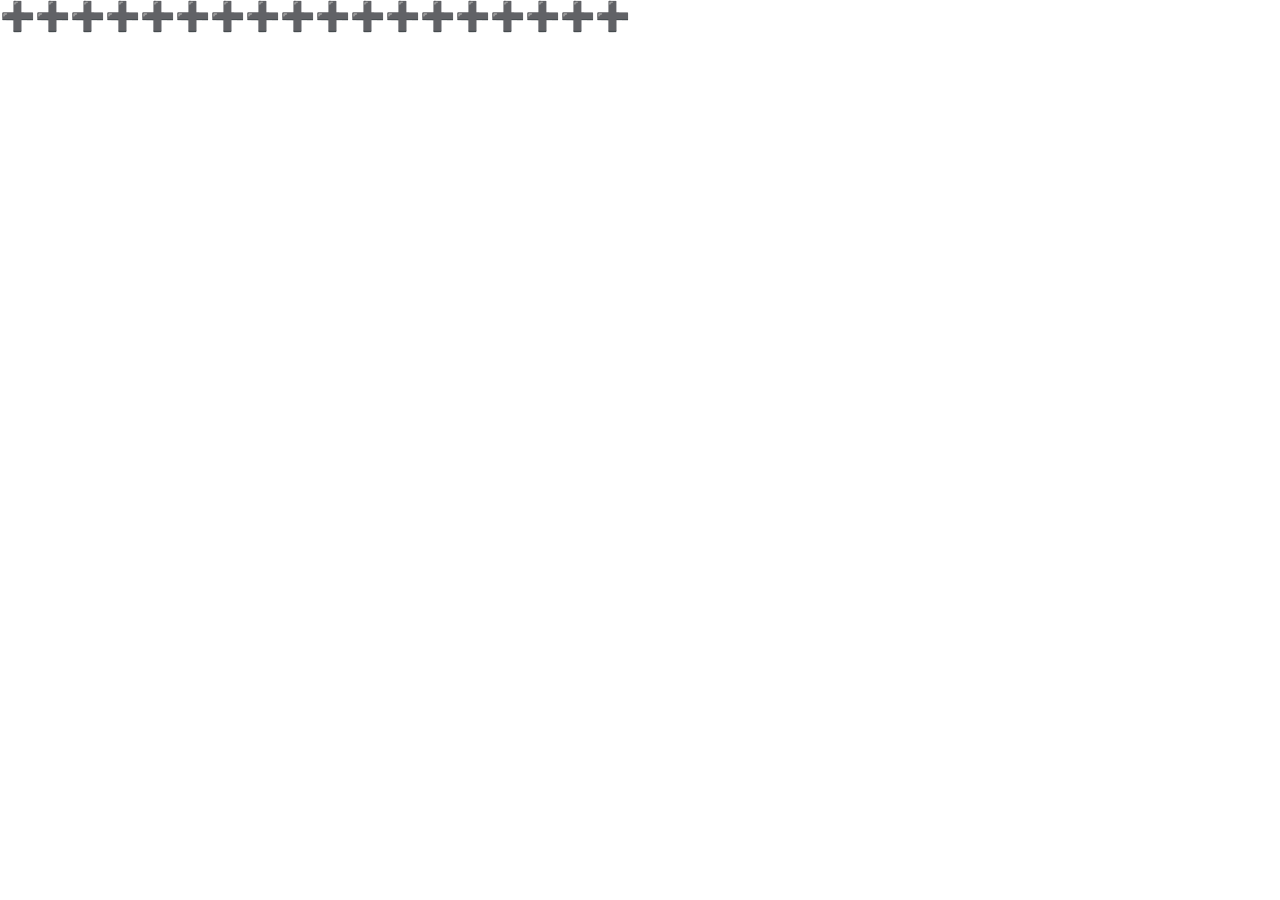
==== commit fa64ebc0: "Add files via upload" ====
--- a/index.html
+++ b/index.html
@@ -4,11 +4,12 @@
         <meta charset="UTF-8">
         <meta name="viewport" content="width=device-width, initial-scale=1.0">
         <meta name="author" content="Federico Vancini">
-        <meta name="description" content="Gli Edifici di un gioco da tavolo">
-        <title>Edifici</title>
+        <meta name="description" content="Le carte di un gioco da tavolo">
+        <title>Carte</title>
         <link rel="stylesheet" href="stylesheet.css">
     </head>
     <body>
-        <script src="main.js"></script>
+        ➕➕➕➕➕➕➕➕➕➕➕➕➕➕➕➕➕➕
+        <!-- <script src="main.js"></script> -->
     </body>
 </html>--- a/stylesheet.css
+++ b/stylesheet.css
@@ -1,28 +1,35 @@
 :root {
-    --building-outer-border-color: rgb(105, 105, 105);
-    --building-inner-color: rgb(185, 185, 185);
-    --building-stripe-text-color: rgb(199, 199, 199);
-    --building-stripe-color: rgb(58, 58, 58);
-
-    --building-width: 4.5cm;
-    --building-outer-border-width: 0.25cm;
-    --building-stripe-height: 0.25cm;
-
-    --castle-color: rgb(170, 0, 0);
-    --castle-border-color: rgb(129, 49, 49);
-    --wheat-color: rgb(240, 184, 33);
-    --wheat-border-color: rgb(194, 145, 11);
-    --hall-color: rgb(201, 179, 241);
-    --hall-border-color: rgb(141, 108, 202);
-    --barracks-color: rgb(238, 152, 102);
-    --barracks-border-color: rgb(218, 85, 51);
-    --harbor-color: rgb(95, 176, 207);
-    --harbor-border-color: rgb(68, 119, 196);
+    --card-outer-border-color: rgb(105, 105, 105);
+    --card-inner-color: rgb(185, 185, 185);
+    --card-lower-stripe-text-color: rgb(199, 199, 199);
+    --card-lower-stripe-color: rgb(58, 58, 58);
+
+    --card-width: 5.9cm;
+    --card-height: 8.6cm;
+    --card-outer-border-width: 0.25cm;
+    --lower-stripe-height: 2cm;
+
+    --single-circle-size: 3cm;
+    --double-circle-size: 2.5cm;
+    --triple-circle-size: 2cm;
+    --quadruple-circle-size: 2cm;
+
+    --wheat-circle-color: rgb(240, 184, 33);
+    --wheat-circle-border-color: rgb(194, 145, 11);
+    --hall-circle-color: rgb(201, 179, 241);
+    --hall-circle-border-color: rgb(141, 108, 202);
+    --barracks-circle-color: rgb(238, 152, 102);
+    --barracks-circle-border-color: rgb(218, 85, 51);
+    --harbor-circle-color: rgb(95, 176, 207);
+    --harbor-circle-border-color: rgb(68, 119, 196);
+    --attack-circle-color: rgb(133, 133, 133);
+    --attack-circle-border-color: rgb(66, 66, 66);
 }
 
 body {
     margin: 0;
-    font-family: serif;
+    font-family: sans-serif;
+    font-size: 0.75cm;
 }
 
 .container {
@@ -35,338 +42,165 @@
     flex-wrap: wrap;
     align-items: center;
     align-content: center;
-    justify-content: start;
-}
-
-/* BUILDING */
-
-.building {
-    margin-right: calc(var(--building-outer-border-width) * 2);
-    margin-bottom: calc(var(--building-outer-border-width) * 2);
-    margin-top: calc(var(--building-width) * 0.5 * 0.5769);
-    width: var(--building-width);
-    height: calc(var(--building-width) * 0.5769);
-    background-color: var(--building-inner-color);
+    justify-content: center;
+}
+
+.card {
+    width: var(--card-width);
+    height: var(--card-height);
+    margin: 0.25cm;
+    background-color: var(--card-inner-color);
     position: relative;
-}
-
-.building::before {
-    content: " ";
-    width: 0;
-    height: 0;
-    border-bottom: calc(var(--building-width) * 0.5 * 0.5769) solid var(--building-inner-color);
-    border-left: calc(var(--building-width) * 0.5) solid transparent;
-    border-right: calc(var(--building-width) * 0.5) solid transparent;
-    position: absolute;
-    top: calc(var(--building-width) * -0.5 * 0.5769);
-}
-
-.building::after {
+    display: flex;
+    flex-wrap: wrap;
+    align-items: center;
+    justify-content: space-evenly;
+}
+
+.reverse {
+    background-color: var(--card-outer-border-color);
+}
+.reverse::after {
+    content: "🗺️";
+    font-size: 3cm;
+}
+
+.second::after {
+    display: block;
+    content: "❗";
+    position: absolute;
+    top: 0;
+    left: 0;
+}
+
+.card::before {
+    display: block;
     content: "";
-    width: 0;
-    position: absolute;
-    bottom: calc(var(--building-width) * -0.5 * 0.5769);
-    border-top: calc(var(--building-width) * 0.5 * 0.5769) solid var(--building-inner-color);
-    border-left: calc(var(--building-width) * 0.5) solid transparent;
-    border-right: calc(var(--building-width) * 0.5) solid transparent;
-}
-
-.building:nth-child(7n+1) {
-    margin-left: 0.5cm;
-}
-.building:nth-child(7n+5) {
-    margin-left: calc(var(--building-width) * 0.67);
-}
-
-/* STRIPES */
-
-.stripe {
-    width: var(--building-width);
-    height: var(--building-stripe-height);
-    background-color: var(--building-stripe-color);
-    position: absolute;
-    z-index: 1;
-}
-
-.lower.stripe {
+    position: absolute;
+    width: calc(var(--card-width) + 2 * var(--card-outer-border-width));
+    height: calc(var(--card-height) + 2 * var(--card-outer-border-width));
+    top: calc(-1 * var(--card-outer-border-width));
+    left: calc(-1 * var(--card-outer-border-width));
+    border-radius: 0.125cm;
+    background-color: var(--card-outer-border-color);
+    z-index: -1;
+}
+
+.text {
+    position: absolute;
     bottom: 0;
-}
-
-.upper.stripe {
-    top: 0;
-}
-
-.lower.stripe::after {
-    content: "";
-    width: 0;
-    position: absolute;
-    bottom: calc(var(--building-width) * -0.5 * 0.5769);
-    border-top: calc(var(--building-width) * 0.5 * 0.5769) solid var(--building-stripe-color);
-    border-left: calc(var(--building-width) * 0.5) solid transparent;
-    border-right: calc(var(--building-width) * 0.5) solid transparent;
-}
-
-.upper.stripe::before {
-    content: " ";
-    width: 0;
-    height: 0;
-    border-bottom: calc(var(--building-width) * 0.5 * 0.5769) solid var(--building-stripe-color);
-    border-left: calc(var(--building-width) * 0.5) solid transparent;
-    border-right: calc(var(--building-width) * 0.5) solid transparent;
-    position: absolute;
-    top: calc(var(--building-width) * -0.5 * 0.5769);
-}
-
-/* BORDER */
-
-.border {
-    margin-top: calc(var(--building-outer-border-width) * -0.35);
-    margin-left: calc(var(--building-outer-border-width) * -1);
-    width: calc(var(--building-width) + 2 * var(--building-outer-border-width));
-    height: calc(var(--building-width) * 0.5769 + 2 * var(--building-outer-border-width) * 0.35);
-    background-color: var(--building-outer-border-color);
-    position: relative;
-    z-index: -1;
-}
-
-.border::before {
-    content: " ";
-    width: 0;
-    height: 0;
-    border-bottom: calc(var(--building-width) * 0.5 * 0.5769 + var(--building-outer-border-width)) solid var(--building-outer-border-color);
-    border-left: calc(var(--building-width) * 0.5 + var(--building-outer-border-width)) solid transparent;
-    border-right: calc(var(--building-width) * 0.5 + var(--building-outer-border-width)) solid transparent;
-    position: absolute;
-    top: calc(var(--building-width) * -0.5 * 0.5769 - var(--building-outer-border-width));
-}
-
-.border::after {
-    content: "";
-    width: 0;
-    position: absolute;
-    bottom: calc(var(--building-width) * -0.5 * 0.5769 - var(--building-outer-border-width));
-    border-top: calc(var(--building-width) * 0.5 * 0.5769 + var(--building-outer-border-width)) solid var(--building-outer-border-color);
-    border-left: calc(var(--building-width) * 0.5 + var(--building-outer-border-width)) solid transparent;
-    border-right: calc(var(--building-width) * 0.5 + var(--building-outer-border-width)) solid transparent;
-}
-
-/* ICON */
-
-.icon {
-    position: absolute;
-    top: 50%;
-    left: 50%;
-    transform: translate(-50%, -50%);
-    font-size: calc(var(--building-width) * 0.3);
-    z-index: 2;
-}
-
-/* INNER TEXT */
-
-.text {
-    position: absolute;
-    left: 50%;
-    transform: translate(-50%, -50%);
-    z-index: 2;
-    font-size: calc(var(--building-width) * 0.15);
+    width: 100%;
+    height: var(--lower-stripe-height);
+    background-color: var(--card-lower-stripe-color);
+    color: var(--card-lower-stripe-text-color);
+    display: flex;
+    align-items: center;
+    justify-content: center;
+}
+
+.single {
+    flex-direction: column;
+}
+
+.double {
+    flex-direction: column;
+}
+
+.triple {
+    flex-direction: row;
+}
+
+.quadruple {
+    flex-direction: row;
+}
+
+.circle::after {
+    display: block;
+    border: 0.25cm solid var(--card-lower-stripe-color);
+    background-color: var(--card-outer-border-color);
     text-align: center;
 }
-.lower.text {
-    bottom: calc(var(--building-width) * -0.27);
-}
-.upper.text {
-    top: calc(var(--building-width) * -0.1);
-}
-
-.medium.text {
-    font-size: calc(var(--building-width) * 0.15);
-}
-.medium.lower.text {
-    bottom: calc(var(--building-width) * -0.25);
-}
-.medium.upper.text {
-    top: calc(var(--building-width) * -0.08);
-}
-
-.small.text {
-    font-size: calc(var(--building-width) * 0.13);
-}
-.small.lower.text {
-    bottom: calc(var(--building-width) * -0.2);
-}
-.small.upper.text {
-    top: calc(var(--building-width) * -0.07);
-}
-
-.minuscle.text {
-    font-size: calc(var(--building-width) * 0.12);
-}
-.minuscle.lower.text {
-    bottom: calc(var(--building-width) * -0.18);
-}
-.minuscle.upper.text {
-    top: calc(var(--building-width) * -0.05);
-    font-size: calc(var(--building-width) * 0.113);
-}
-
-/* TYPES */
-
-.castle {
-    background-color: var(--castle-color);
-}
-.castle::after {
-    border-top-color: var(--castle-color);
-}
-.castle::before {
-    border-bottom-color: var(--castle-color);
-}
-.castle .border {
-    background-color: var(--castle-border-color);
-}
-.castle .border::after {
-    border-top-color: var(--castle-border-color);
-}
-.castle .border::before {
-    border-bottom-color: var(--castle-border-color);
-}
-.castle .stripe {
-    background-color: var(--castle-border-color);
-}
-.castle .lower.stripe::after {
-    border-top-color: var(--castle-border-color);
-}
-.castle .upper.stripe::before {
-    border-bottom-color: var(--castle-border-color);
-}
-.castle .icon {
-    transform: translate(-50%, -40%);
-    font-size: calc(var(--building-width) * 0.45);
-}
-
-.hall {
-    background-color: var(--hall-color);
-}
-.hall::after {
-    border-top-color: var(--hall-color);
-}
-.hall::before {
-    border-bottom-color: var(--hall-color);
-}
-.hall .border {
-    background-color: var(--hall-border-color);
-}
-.hall .border::after {
-    border-top-color: var(--hall-border-color);
-}
-.hall .border::before {
-    border-bottom-color: var(--hall-border-color);
-}
-.hall .stripe {
-    background-color: var(--hall-border-color);
-}
-.hall .lower.stripe::after {
-    border-top-color: var(--hall-border-color);
-}
-.hall .upper.stripe::before {
-    border-bottom-color: var(--hall-border-color);
-}
-.hall .small.upper.text {
-    font-size: calc(var(--building-width) * 0.11);
-}
-.hall .minuscle.upper.text {
-    top: calc(var(--building-width) * -0.09);
-    font-size: calc(var(--building-width) * 0.09);
-}
-
-.barracks {
-    background-color: var(--barracks-color);
-}
-.barracks::after {
-    border-top-color: var(--barracks-color);
-}
-.barracks::before {
-    border-bottom-color: var(--barracks-color);
-}
-.barracks .border {
-    background-color: var(--barracks-border-color);
-}
-.barracks .border::after {
-    border-top-color: var(--barracks-border-color);
-}
-.barracks .border::before {
-    border-bottom-color: var(--barracks-border-color);
-}
-.barracks .stripe {
-    background-color: var(--barracks-border-color);
-}
-.barracks .lower.stripe::after {
-    border-top-color: var(--barracks-border-color);
-}
-.barracks .upper.stripe::before {
-    border-bottom-color: var(--barracks-border-color);
-}
-.barracks .big.upper.text {
-    font-size: calc(var(--building-width) * 0.18);
-}
-
-.harbor {
-    background-color: var(--harbor-color);
-}
-.harbor::after {
-    border-top-color: var(--harbor-color);
-}
-.harbor::before {
-    border-bottom-color: var(--harbor-color);
-}
-.harbor .border {
-    background-color: var(--harbor-border-color);
-}
-.harbor .border::after {
-    border-top-color: var(--harbor-border-color);
-}
-.harbor .border::before {
-    border-bottom-color: var(--harbor-border-color);
-}
-.harbor .stripe {
-    background-color: var(--harbor-border-color);
-}
-.harbor .lower.stripe::after {
-    border-top-color: var(--harbor-border-color);
-}
-.harbor .upper.stripe::before {
-    border-bottom-color: var(--harbor-border-color);
-}
-
-.wheat {
-    background-color: var(--wheat-color);
-}
-.wheat::after {
-    border-top-color: var(--wheat-color);
-}
-.wheat::before {
-    border-bottom-color: var(--wheat-color);
-}
-.wheat .border {
-    background-color: var(--wheat-border-color);
-}
-.wheat .border::after {
-    border-top-color: var(--wheat-border-color);
-}
-.wheat .border::before {
-    border-bottom-color: var(--wheat-border-color);
-}
-.wheat .stripe {
-    background-color: var(--wheat-border-color);
-}
-.wheat .lower.stripe::after {
-    border-top-color: var(--wheat-border-color);
-}
-.wheat .upper.stripe::before {
-    border-bottom-color: var(--wheat-border-color);
-}
-.wheat td {
-    font-size: 0.5cm;
-    background-color: var(--wheat-border-color);
-    border-radius: 100%;
-    padding: 0.1cm;
-}+
+.circle.plus::before {
+    content: "➕";
+    display: block;
+    position: absolute;
+    font-size: 0.75cm;
+}
+
+.single .circle::after {
+    width: var(--single-circle-size);
+    height: var(--single-circle-size);
+    border-radius: var(--single-circle-size);
+    font-size: calc(var(--single-circle-size) / 2);
+    line-height: var(--single-circle-size);
+}
+.single .circle:nth-child(1) {
+    margin-bottom: var(--lower-stripe-height);
+}
+
+.double .circle::after {
+    width: var(--double-circle-size);
+    height: var(--double-circle-size);
+    border-radius: var(--double-circle-size);
+    font-size: calc(var(--double-circle-size) / 2);
+    line-height: var(--double-circle-size);
+}
+.double .circle:nth-child(2) {
+    margin-bottom: var(--lower-stripe-height);
+}
+
+.triple .circle::after {
+    width: var(--triple-circle-size);
+    height: var(--triple-circle-size);
+    border-radius: var(--triple-circle-size);
+    font-size: calc(var(--triple-circle-size) / 2);
+    line-height: var(--triple-circle-size);
+}
+.triple .circle:nth-child(3) {
+    margin-bottom: var(--lower-stripe-height);
+}
+
+.quadruple .circle::after {
+    width: var(--quadruple-circle-size);
+    height: var(--quadruple-circle-size);
+    border-radius: var(--quadruple-circle-size);
+    font-size: calc(var(--quadruple-circle-size) / 2);
+    line-height: var(--quadruple-circle-size);
+}
+.quadruple .circle:nth-child(3) {
+    margin-bottom: var(--lower-stripe-height);
+}
+.quadruple .circle:nth-child(4) {
+    margin-bottom: var(--lower-stripe-height);
+}
+
+.wheat.circle::after {
+    content: "🌾";
+    background-color: var(--wheat-circle-color);
+    border-color: var(--wheat-circle-border-color);
+}
+
+.hall.circle::after {
+    content: "🏛️";
+    background-color: var(--hall-circle-color);
+    border-color: var(--hall-circle-border-color);
+}
+
+.barracks.circle::after {
+    content: "⚔️";
+    background-color: var(--barracks-circle-color);
+    border-color: var(--barracks-circle-border-color);
+}
+
+.harbor.circle::after {
+    content: "🚢";
+    background-color: var(--harbor-circle-color);
+    border-color: var(--harbor-circle-border-color);
+}
+
+.attack.circle::after {
+    content: "👊🏼";
+    background-color: var(--attack-circle-color);
+    border-color: var(--attack-circle-border-color);
+}
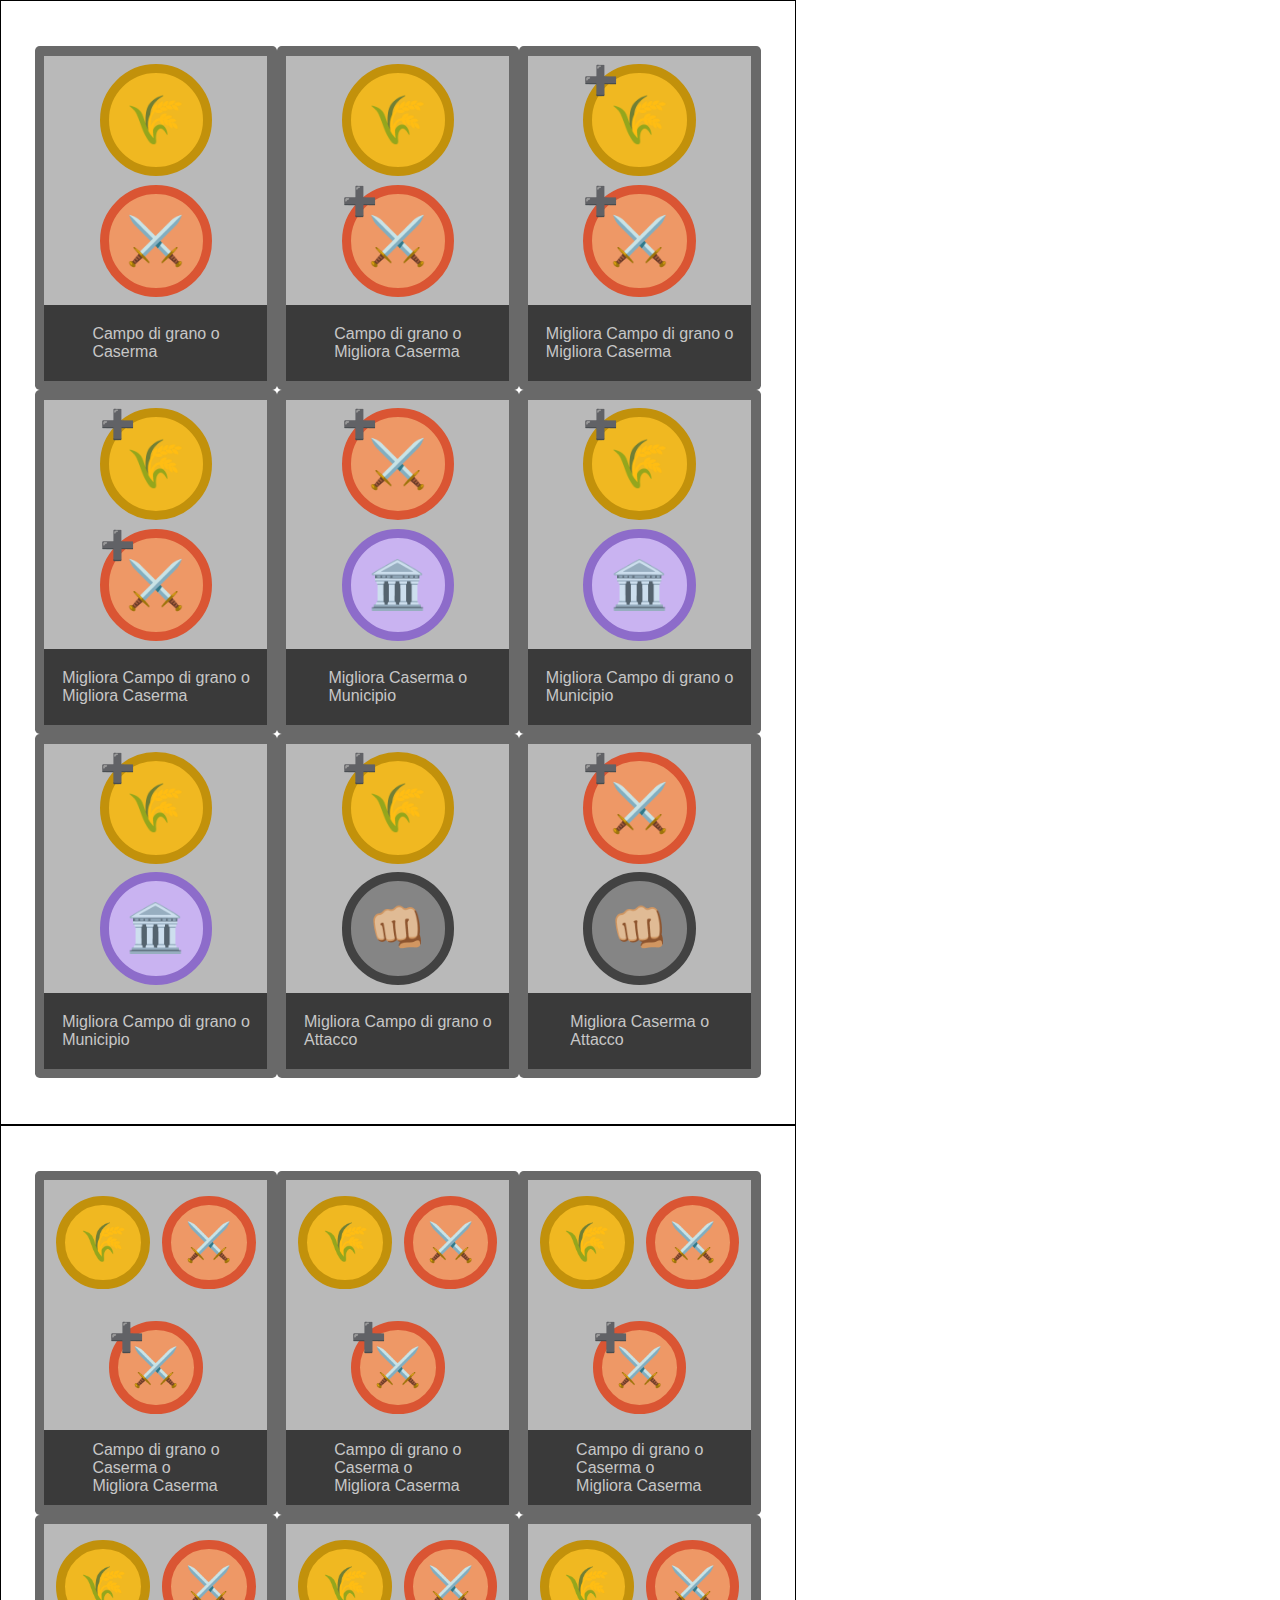
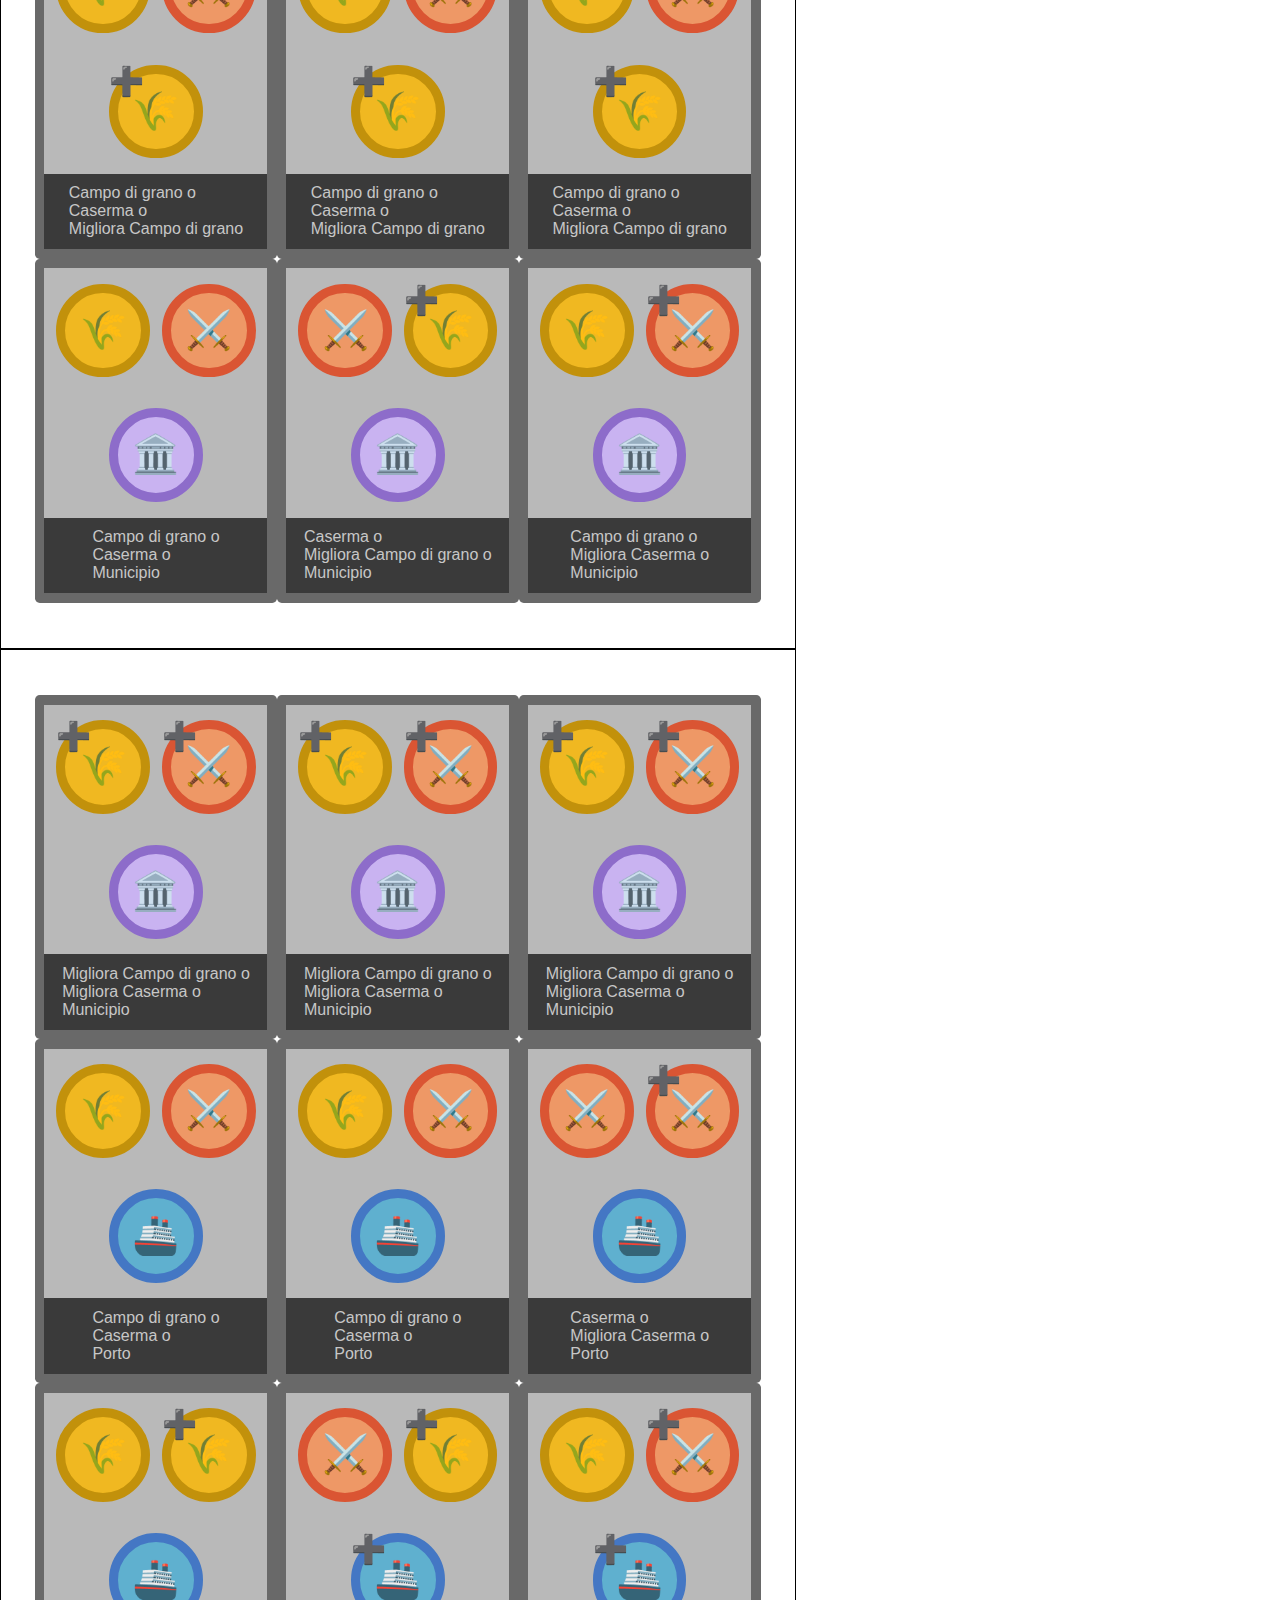
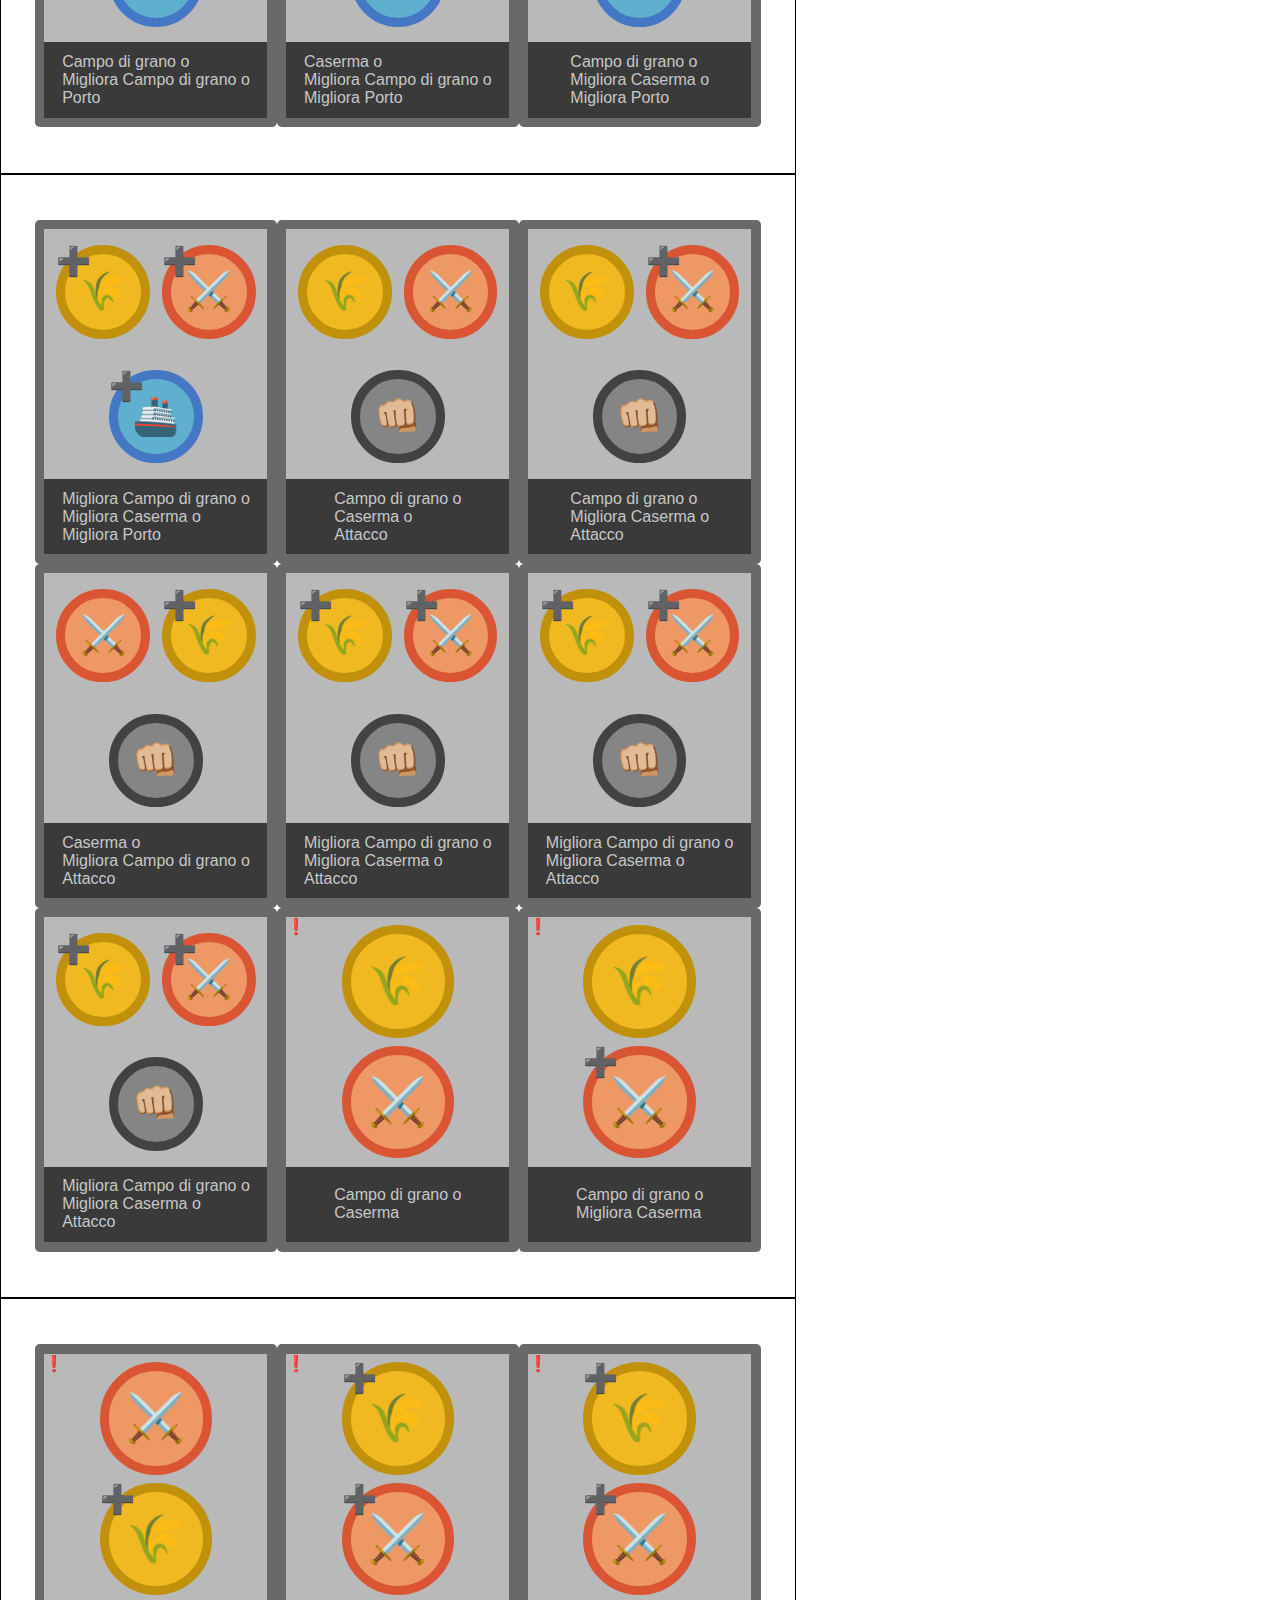
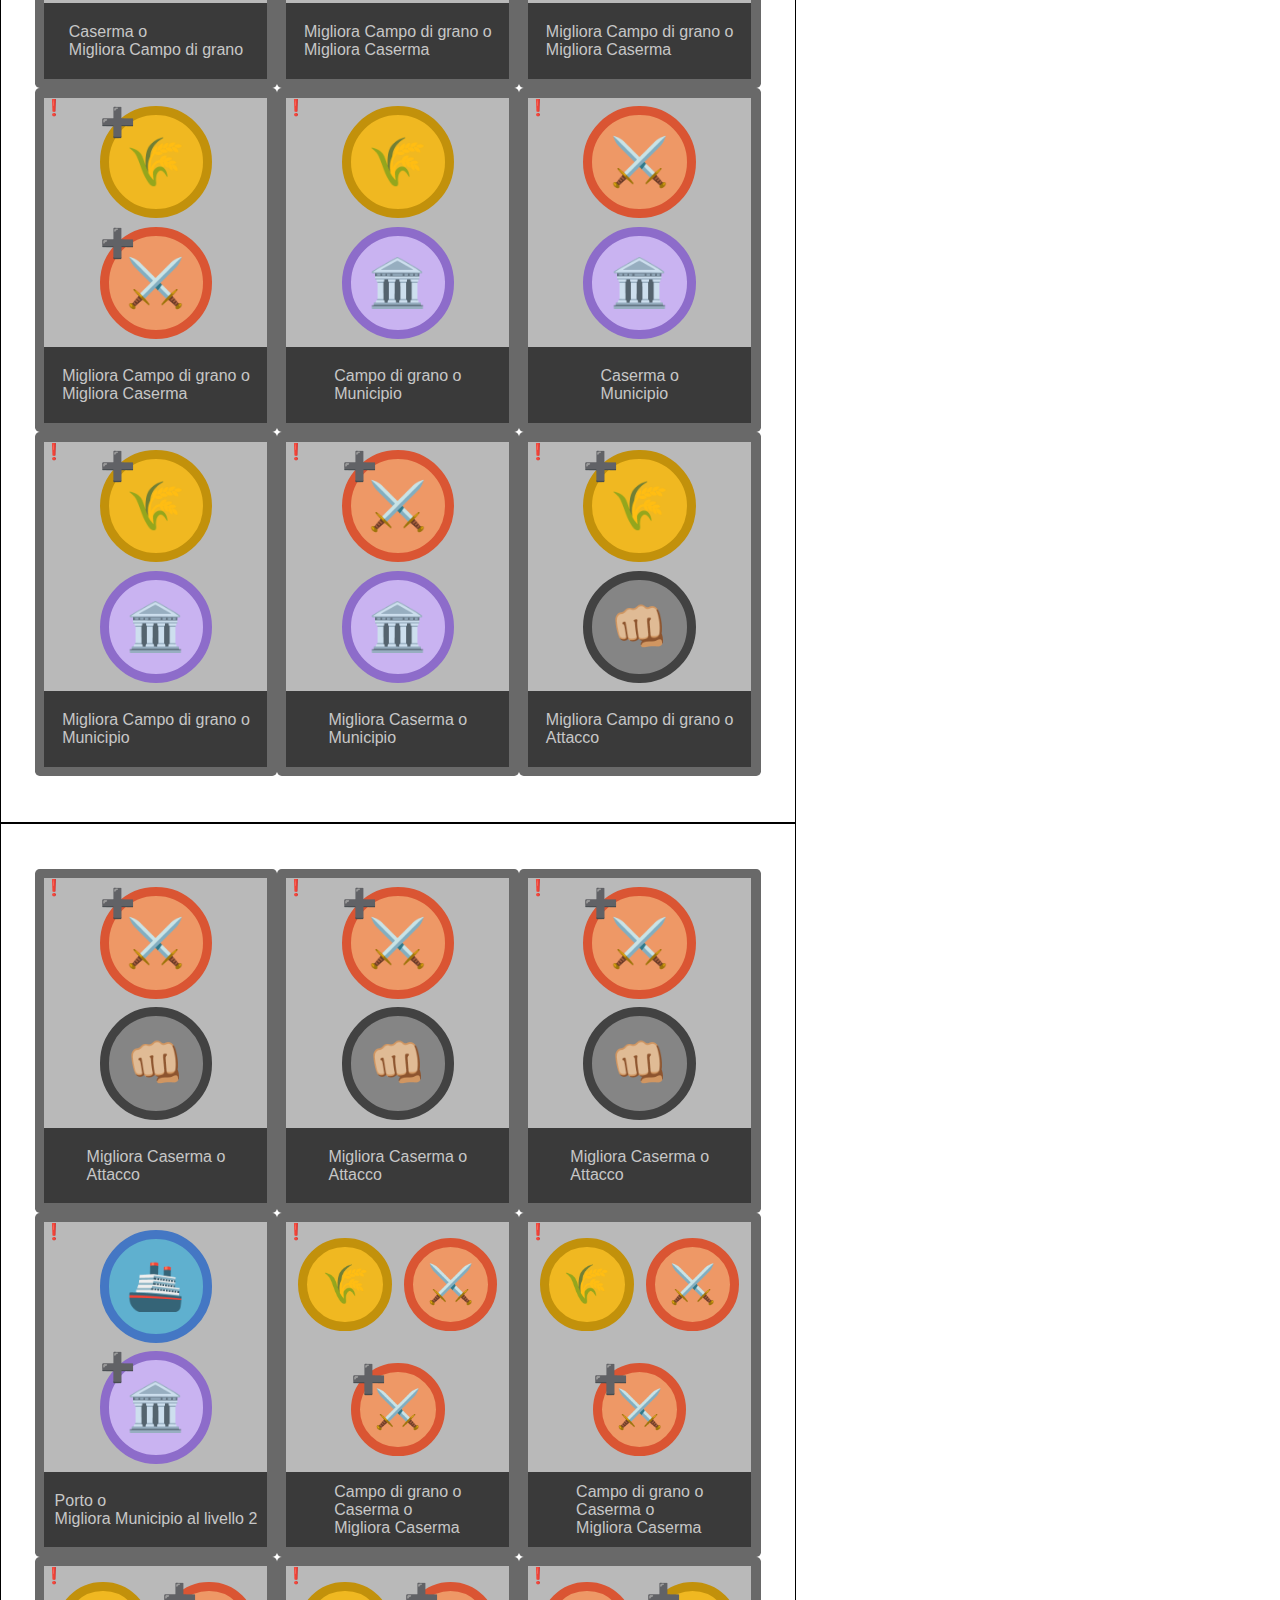
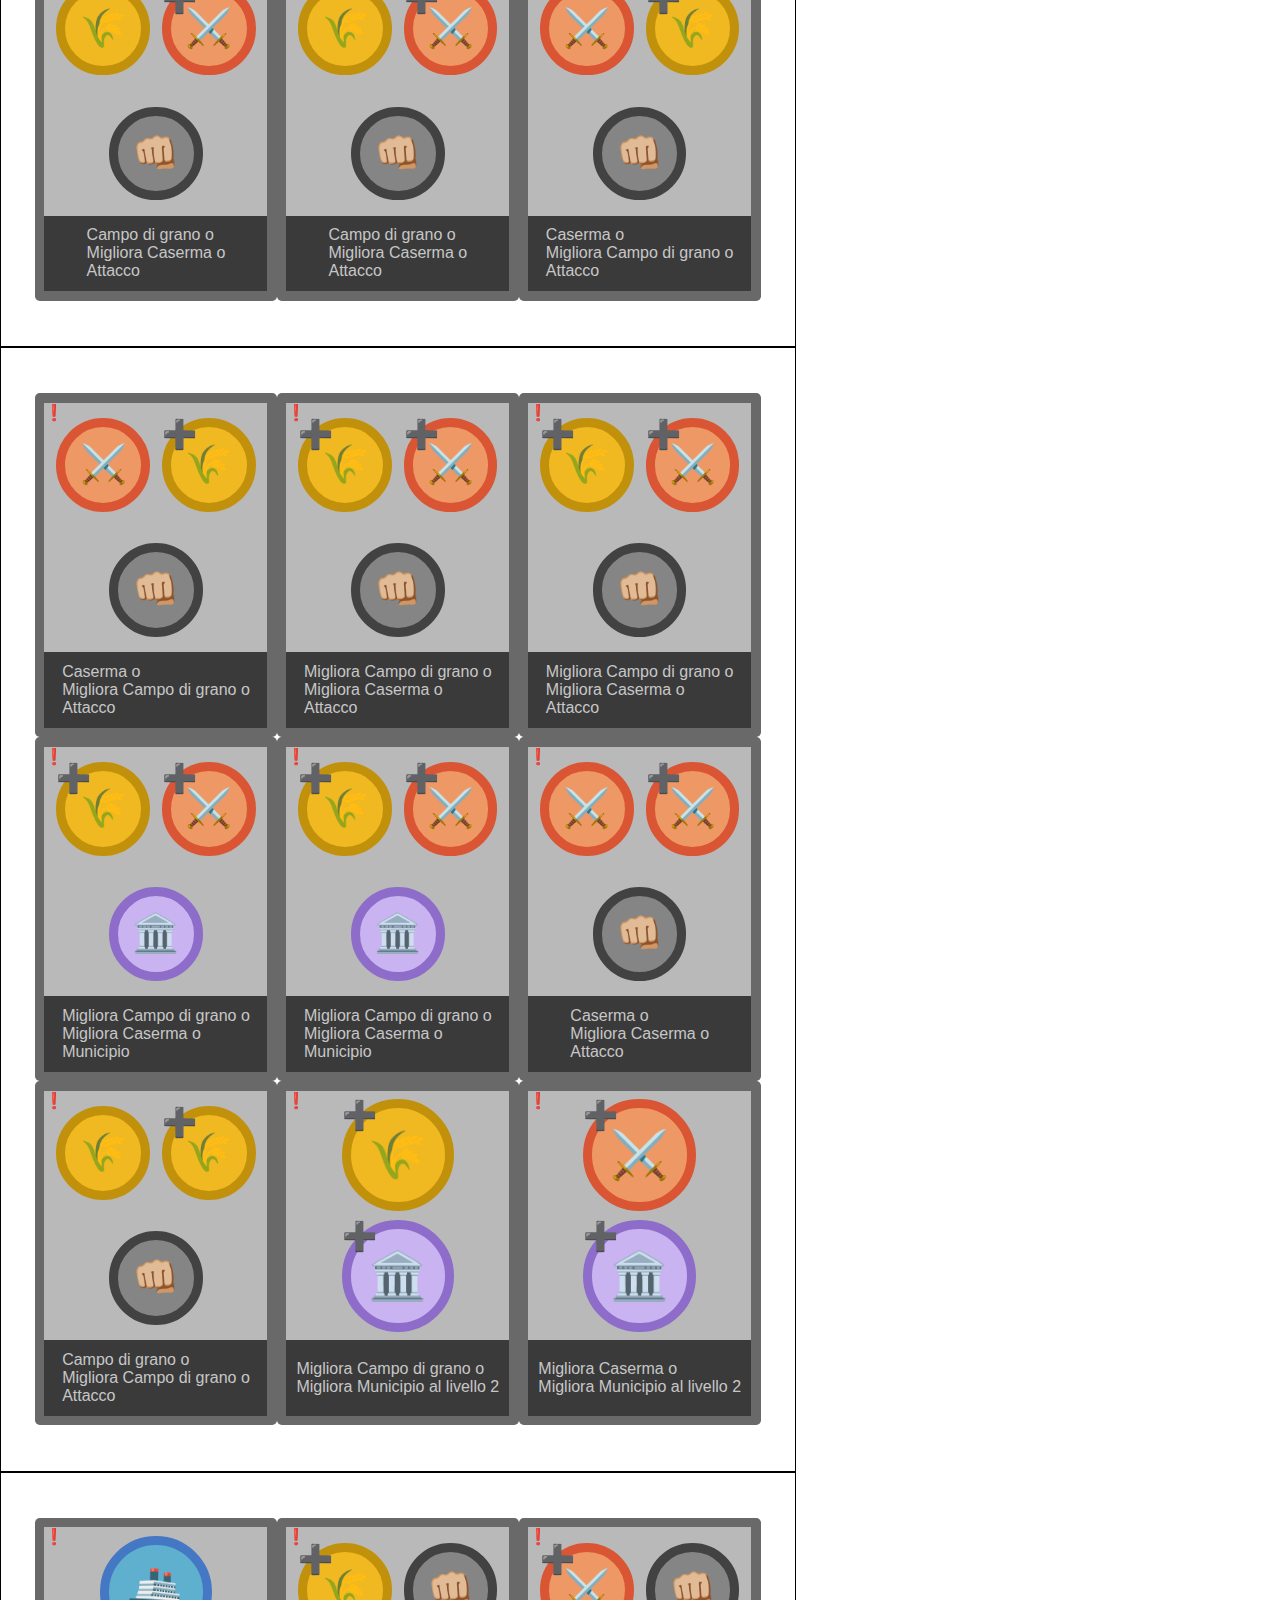
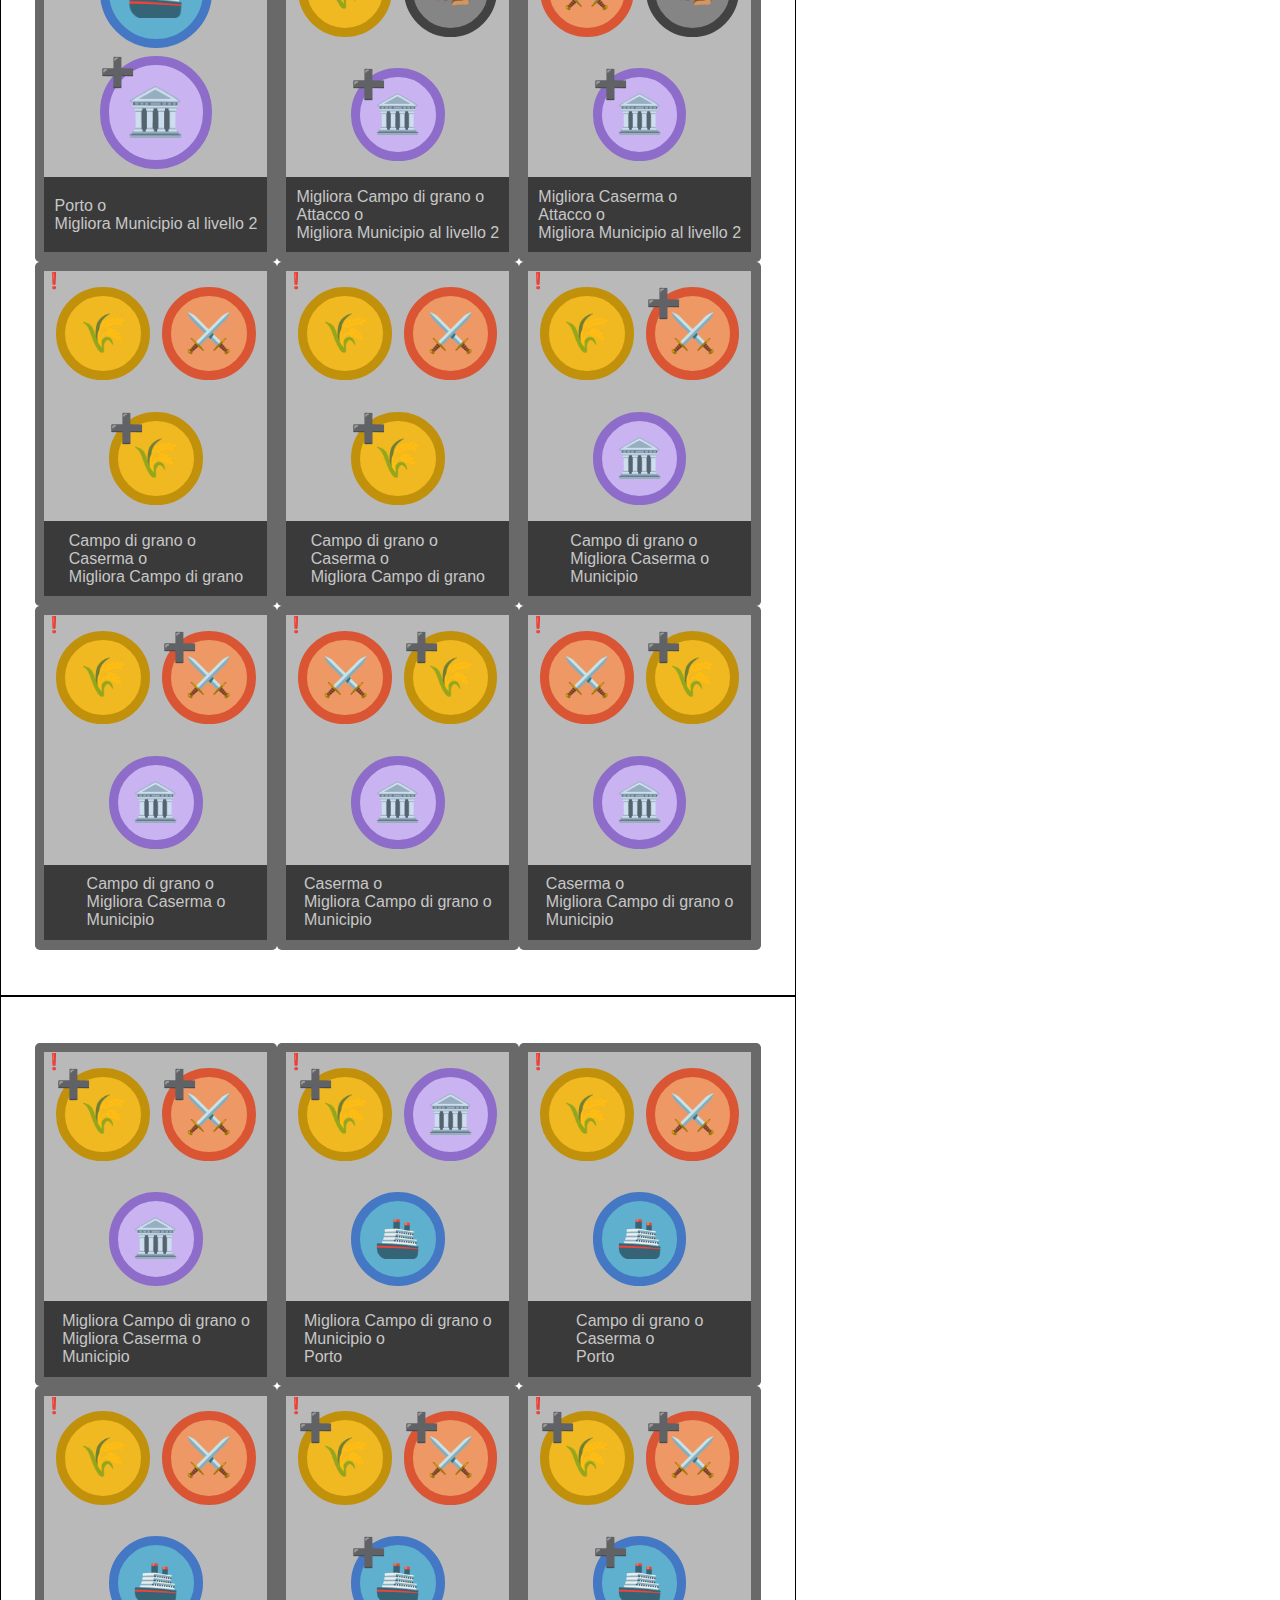
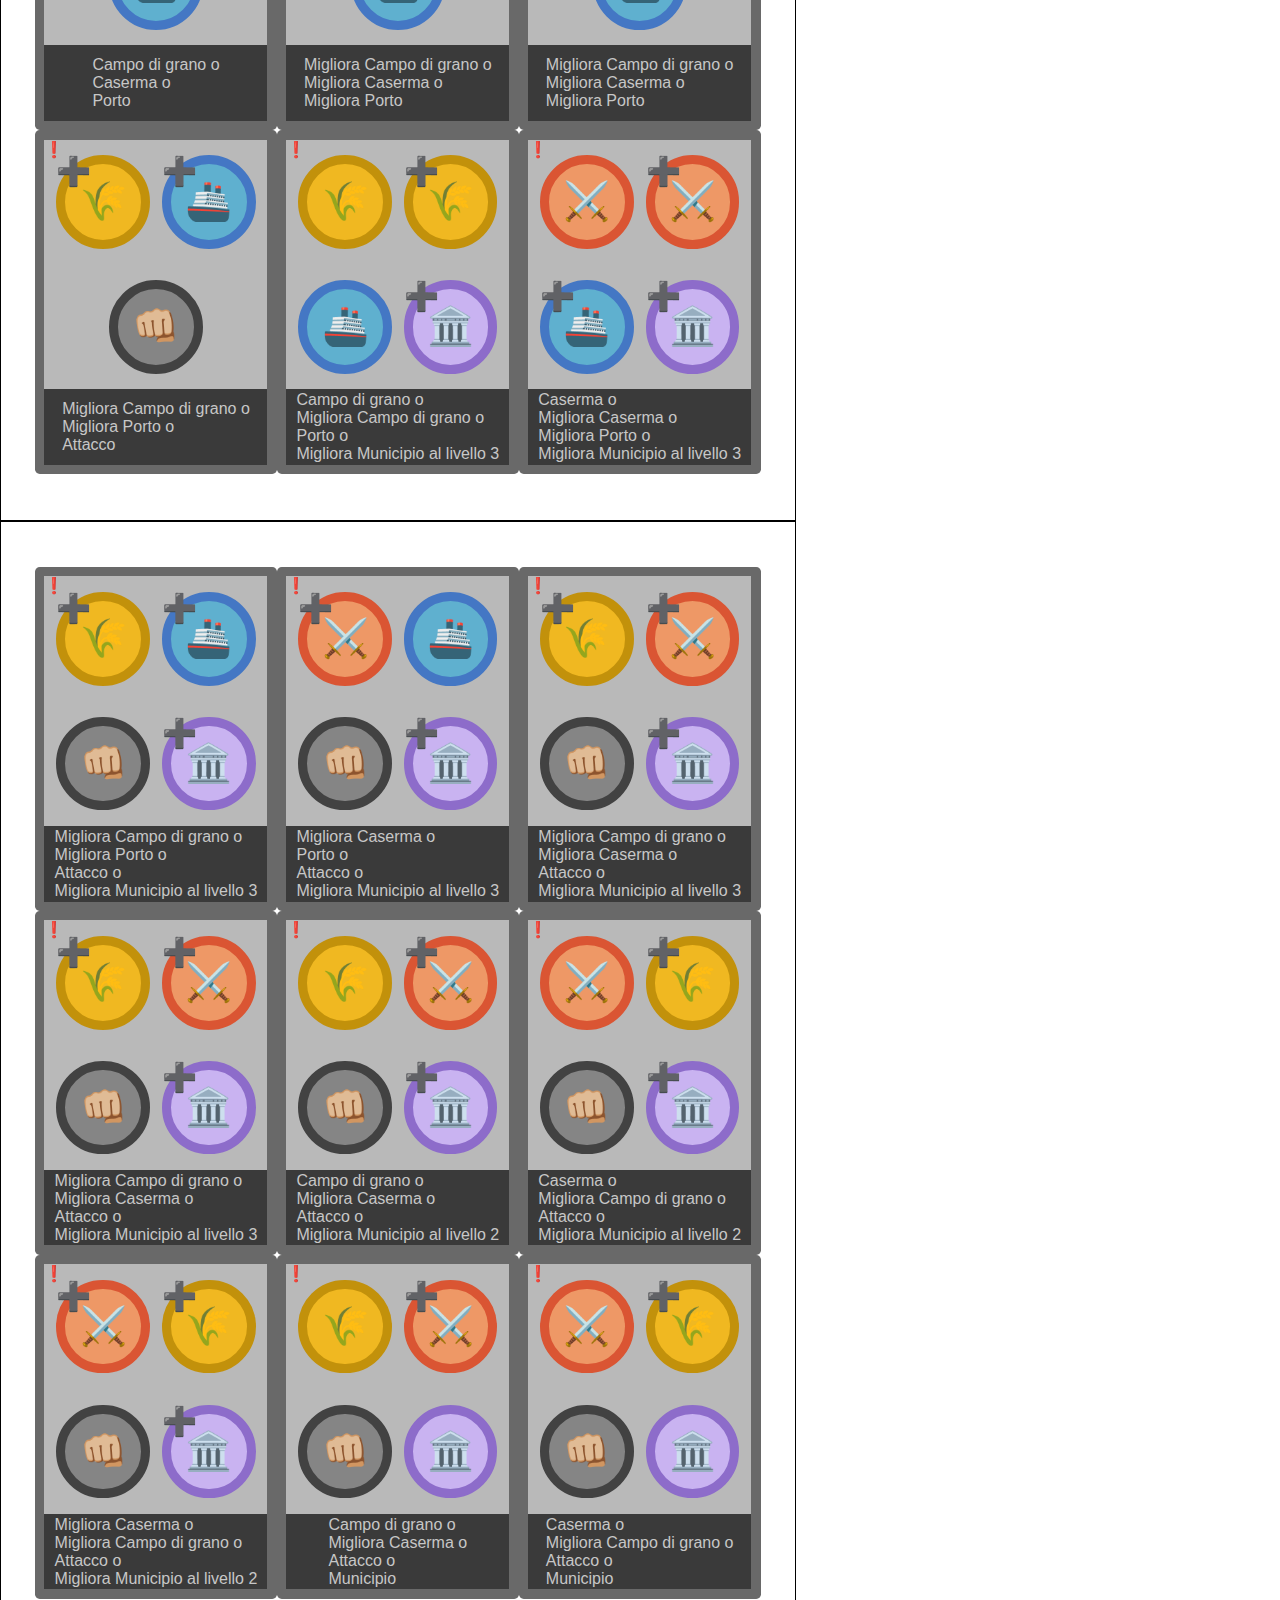
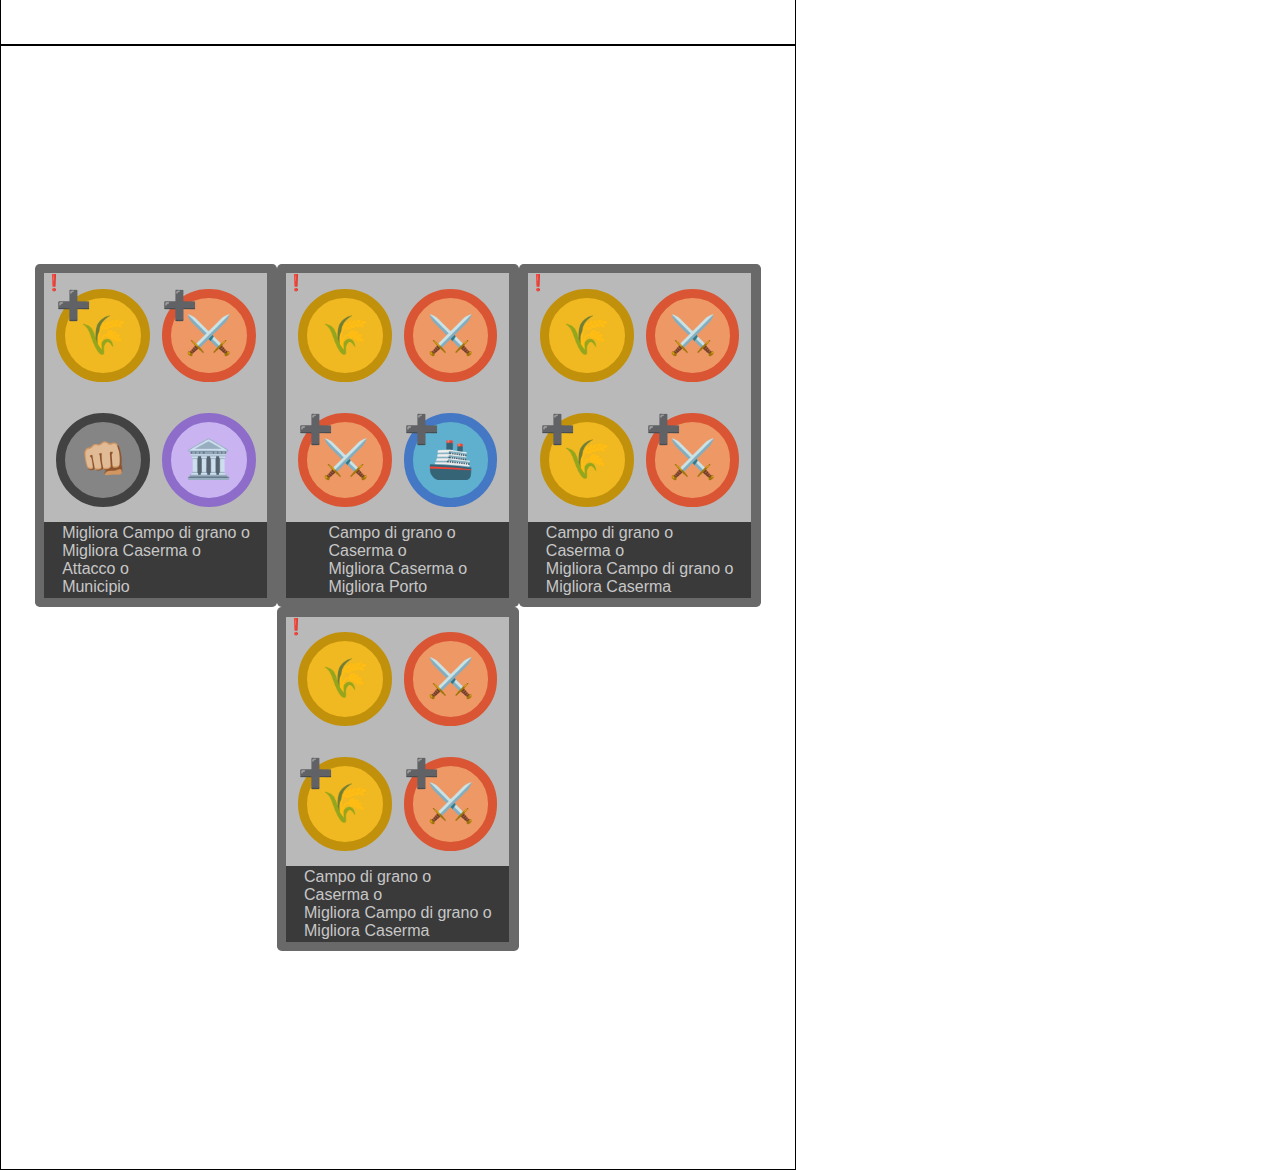
==== commit d09a6ca4: "Add files via upload" ====
--- a/index.html
+++ b/index.html
@@ -9,7 +9,6 @@
         <link rel="stylesheet" href="stylesheet.css">
     </head>
     <body>
-        ➕➕➕➕➕➕➕➕➕➕➕➕➕➕➕➕➕➕
-        <!-- <script src="main.js"></script> -->
+        <script src="main.js"></script>
     </body>
 </html>--- a/stylesheet.css
+++ b/stylesheet.css
@@ -29,7 +29,6 @@
 body {
     margin: 0;
     font-family: sans-serif;
-    font-size: 0.75cm;
 }
 
 .container {
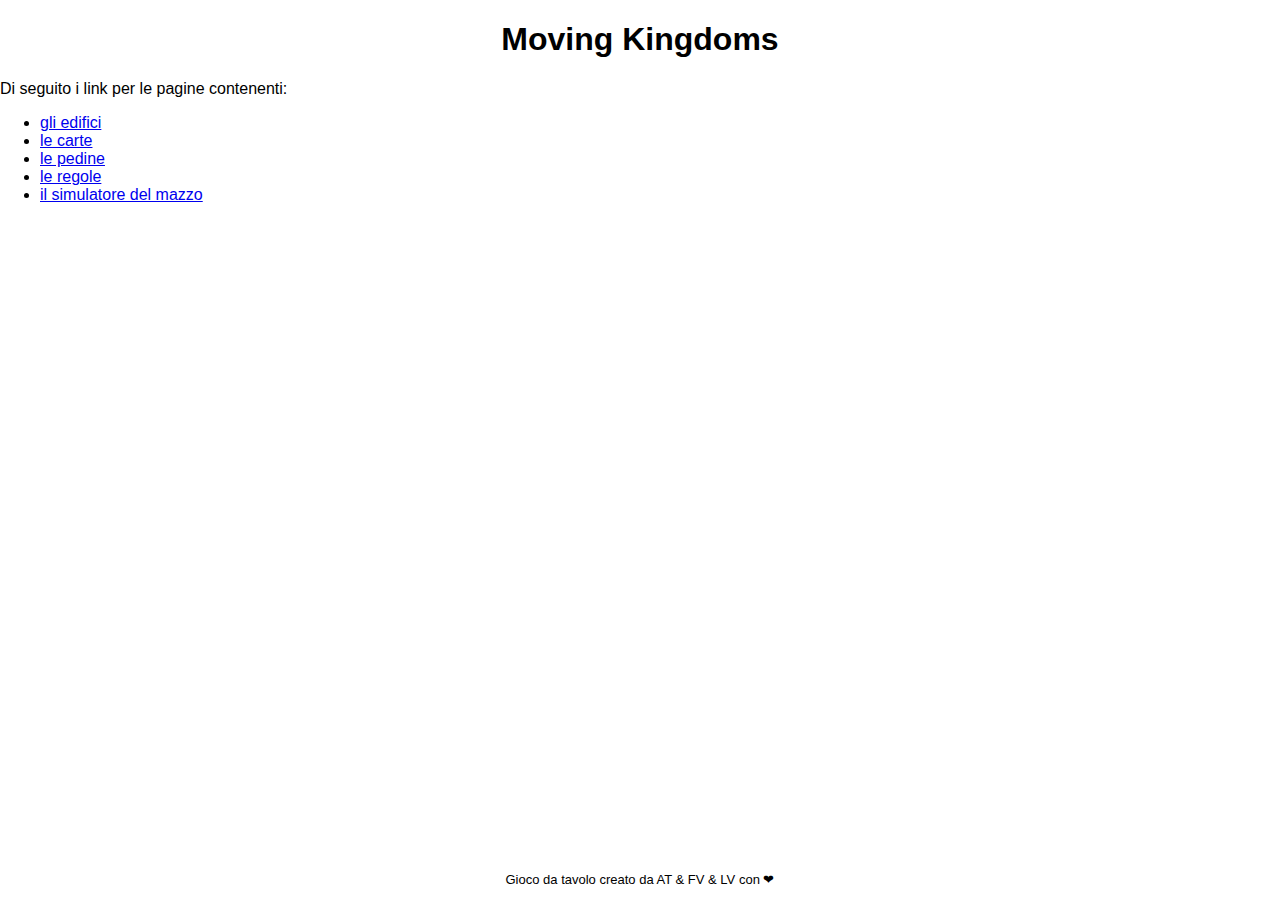
==== commit 3b6c0416: "Add files via upload" ====
--- a/index.html
+++ b/index.html
@@ -4,11 +4,27 @@
         <meta charset="UTF-8">
         <meta name="viewport" content="width=device-width, initial-scale=1.0">
         <meta name="author" content="Federico Vancini">
-        <meta name="description" content="Le carte di un gioco da tavolo">
-        <title>Carte</title>
-        <link rel="stylesheet" href="stylesheet.css">
+        <meta name="description" content="Un gioco da tavolo">
+        <title>Moving Kingdoms</title>
+        <link href="./css/base.css" rel="stylesheet">
+        <link href="./css/index.css" rel="stylesheet">
     </head>
     <body>
-        <script src="main.js"></script>
+        <header>
+            <h1>Moving Kingdoms</h1>
+        </header>
+        <main>
+            <p>Di seguito i link per le pagine contenenti:</p>
+            <ul>
+                <li><a href="./html/buildings.html">gli edifici</a></li>
+                <li><a href="./html/cards.html">le carte</a></li>
+                <li><a href="./html/pawns.html">le pedine</a></li>
+                <li><a href="./html/rules.html">le regole</a></li>
+                <li><a href="./html/deck.html">il simulatore del mazzo</a></li>
+            </ul>
+        </main>
+        <footer>
+            <p>Gioco da tavolo creato da AT & FV & LV con ❤</p>
+        </footer>
     </body>
 </html>--- a/css/base.css
+++ b/css/base.css
@@ -0,0 +1,58 @@
+:root {
+    --page-width: 29.7cm;
+    --page-height: 21cm;
+    --page-padding: 0.5cm;
+
+    --default-color: rgb(192, 192, 192);
+    --default-border-color: rgb(83, 83, 83);
+    --archer-color: rgb(0, 153, 82);
+    --archer-border-color: rgb(0, 90, 41);
+    --knight-color: rgb(153, 99, 0);
+    --knight-border-color: rgb(90, 54, 0);
+    --wizard-color: rgb(135, 0, 153);
+    --wizard-border-color: rgb(83, 0, 90);
+    --dragon-color: rgb(0, 153, 25);
+    --dragon-border-color: rgb(0, 90, 15);
+
+    --castle-color: rgb(153, 0, 0);
+    --castle-border-color: rgb(110, 0, 0);
+    --hall-color: rgb(186, 98, 221);
+    --hall-border-color: rgb(136, 49, 170);
+    --wheat-color: rgb(240, 201, 30);
+    --wheat-border-color: rgb(206, 167, 38);
+    --barracks-color: rgb(241, 96, 0);
+    --barracks-border-color: rgb(184, 68, 0);
+    --port-color: rgb(0, 175, 206);
+    --port-border-color: rgb(0, 134, 158);
+    --station-color: rgb(0, 130, 153);
+    --station-border-color: rgb(0, 84, 90);
+    --moai-color: rgb(146, 149, 170);
+    --moai-border-color: rgb(84, 84, 105);
+    --tree-color: rgb(63, 172, 0);
+    --tree-border-color: rgb(14, 124, 0);
+
+    --attack-color: rgb(90, 90, 90);
+    --attack-border-color: rgb(61, 61, 61);
+}
+
+body {
+    margin: 0;
+    -moz-user-select: none;
+    -webkit-user-select: none;
+    user-select: none;
+    font-family: sans-serif;
+}
+
+.page {
+    width: calc(var(--page-width) - 2 * var(--page-padding));
+    height: calc(var(--page-height) - 2 * var(--page-padding));
+    padding: var(--page-padding);
+    border: 1px solid black;
+    break-after: always;
+    display: flex;
+    flex-direction: row;
+    flex-wrap: wrap;
+    justify-content: center;
+    align-items: center;
+    align-content: center;
+}--- a/css/index.css
+++ b/css/index.css
@@ -0,0 +1,14 @@
+h1 {
+    text-align: center;
+}
+
+footer {
+    position: absolute;
+    bottom: 0;
+    width: 100%;
+}
+
+footer p {
+    text-align: center;
+    font-size: small;
+}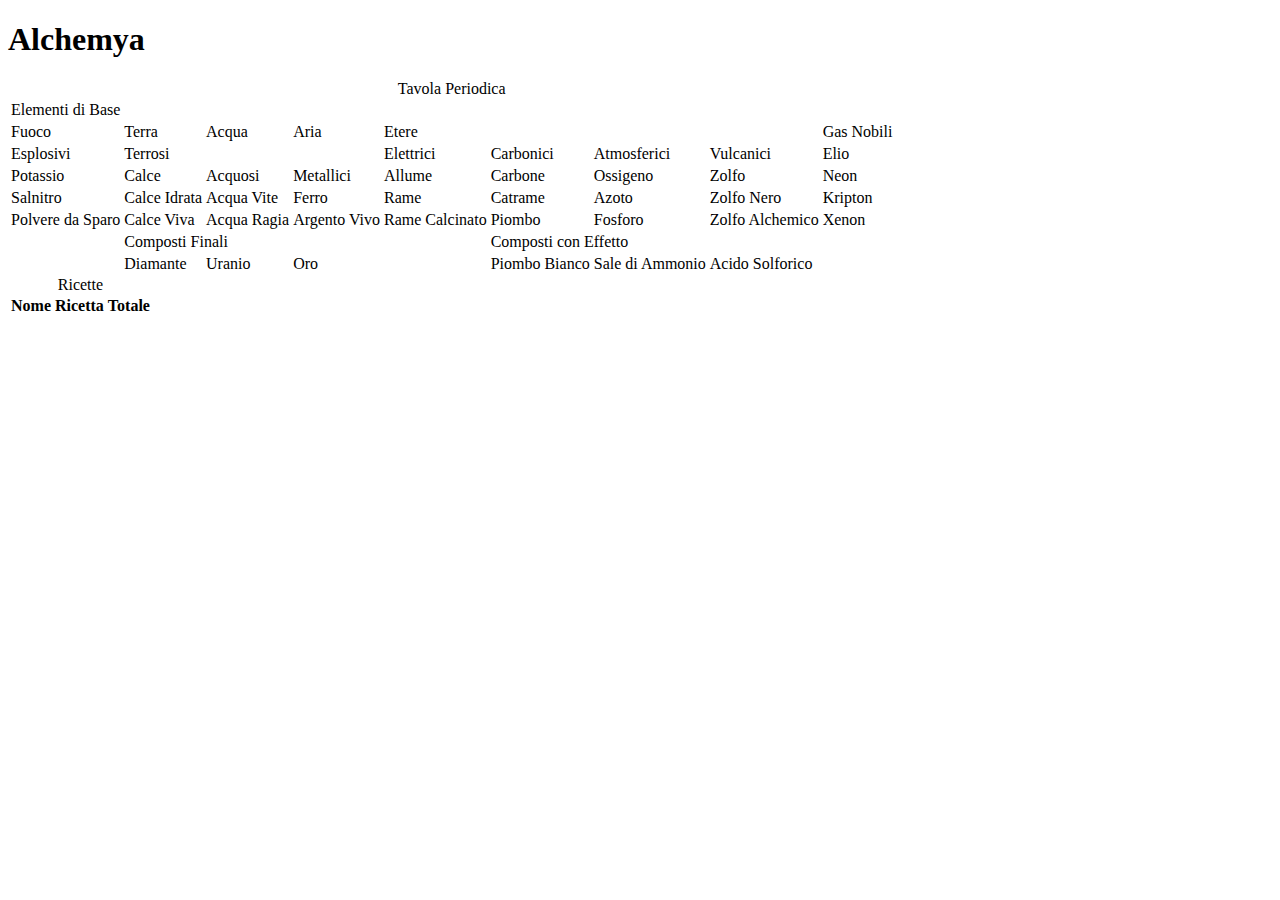
==== commit 4f851467: "Add files via upload" ====
--- a/index.html
+++ b/index.html
@@ -1,30 +1,113 @@
 <!DOCTYPE html>
 <html lang="en">
-    <head>
-        <meta charset="UTF-8">
-        <meta name="viewport" content="width=device-width, initial-scale=1.0">
-        <meta name="author" content="Federico Vancini">
-        <meta name="description" content="Un gioco da tavolo">
-        <title>Moving Kingdoms</title>
-        <link href="./css/base.css" rel="stylesheet">
-        <link href="./css/index.css" rel="stylesheet">
-    </head>
-    <body>
-        <header>
-            <h1>Moving Kingdoms</h1>
-        </header>
-        <main>
-            <p>Di seguito i link per le pagine contenenti:</p>
-            <ul>
-                <li><a href="./html/buildings.html">gli edifici</a></li>
-                <li><a href="./html/cards.html">le carte</a></li>
-                <li><a href="./html/pawns.html">le pedine</a></li>
-                <li><a href="./html/rules.html">le regole</a></li>
-                <li><a href="./html/deck.html">il simulatore del mazzo</a></li>
-            </ul>
-        </main>
-        <footer>
-            <p>Gioco da tavolo creato da AT & FV & LV con ❤</p>
-        </footer>
-    </body>
+<head>
+    <meta charset="UTF-8">
+    <meta name="viewport" content="width=device-width, initial-scale=1.0">
+    <meta name="author" content="Federico Vancini">
+    <meta name="description" content="Le ricette del gioco da tavolo Alchemya">
+    <title>Alchemya</title>
+    <link rel="stylesheet" href="./css/main.css">
+</head>
+<body>
+    <header>
+        <h1 class="main-title">Alchemya</h1>
+    </header>
+    <main>
+        <section id="first-section">
+            <table class="periodic-table">
+                <caption>Tavola Periodica</caption>
+                <tr>
+                    <td class="label" colspan="5">Elementi di Base</td>
+                    <td></td>
+                    <td></td>
+                    <td></td>
+                    <td></td>
+                </tr>
+                <tr>
+                    <td class="element" id="fire">Fuoco</td>
+                    <td class="element" id="earth">Terra</td>
+                    <td class="element" id="water">Acqua</td>
+                    <td class="element" id="air">Aria</td>
+                    <td class="element" id="ether">Etere</td>
+                    <td></td>
+                    <td></td>
+                    <td></td>
+                    <td class="label">Gas Nobili</td>
+                </tr>
+                <tr>
+                    <td class="label">Esplosivi</td>
+                    <td class="label">Terrosi</td>
+                    <td></td>
+                    <td></td>
+                    <td class="label">Elettrici</td>
+                    <td class="label">Carbonici</td>
+                    <td class="label">Atmosferici</td>
+                    <td class="label">Vulcanici</td>
+                    <td class="element" id="helium">Elio</td>
+                </tr>
+                <tr>
+                    <td class="element" id="potassium">Potassio</td>
+                    <td class="element" id="lime">Calce</td>
+                    <td class="label">Acquosi</td>
+                    <td class="label">Metallici</td>
+                    <td class="element" id="alum">Allume</td>
+                    <td class="element" id="coal">Carbone</td>
+                    <td class="element" id="oxygen">Ossigeno</td>
+                    <td class="element" id="sulphur">Zolfo</td>
+                    <td class="element" id="neon">Neon</td>
+                </tr>
+                <tr>
+                    <td class="element" id="saltpeter">Salnitro</td>
+                    <td class="element" id="hydrated-lime">Calce Idrata</td>
+                    <td class="element" id="water-wine">Acqua Vite</td>
+                    <td class="element" id="iron">Ferro</td>
+                    <td class="element" id="copper">Rame</td>
+                    <td class="element" id="tar">Catrame</td>
+                    <td class="element" id="nitrogen">Azoto</td>
+                    <td class="element" id="black-sulphur">Zolfo Nero</td>
+                    <td class="element" id="kripton">Kripton</td>
+                </tr>
+                <tr>
+                    <td class="element" id="gunpowder">Polvere da Sparo</td>
+                    <td class="element" id="quicklime">Calce Viva</td>
+                    <td class="element" id="white-spirit">Acqua Ragia</td>
+                    <td class="element" id="quicksilver">Argento Vivo</td>
+                    <td class="element" id="calcinated-copper">Rame Calcinato</td>
+                    <td class="element" id="lead">Piombo</td>
+                    <td class="element" id="phosphorus">Fosforo</td>
+                    <td class="element" id="alchemic-sulphur">Zolfo Alchemico</td>
+                    <td class="element" id="xenon">Xenon</td>
+                </tr>
+                <tr>
+                    <td></td>
+                    <td class="label" colspan="3">Composti Finali</td>
+                    <td></td>
+                    <td class="label" colspan="3">Composti con Effetto</td>
+                    <td></td>
+                </tr>
+                <tr>
+                    <td></td>
+                    <td class="element" id="diamond">Diamante</td>
+                    <td class="element" id="uranium">Uranio</td>
+                    <td class="element" id="gold">Oro</td>
+                    <td></td>
+                    <td class="element" id="white-lead">Piombo Bianco</td>
+                    <td class="element" id="ammonium-salt">Sale di Ammonio</td>
+                    <td class="element" id="sulphuric-acid">Acido Solforico</td>
+                    <td></td>
+                </tr>
+            </table>
+        </section>
+        <section id="second-section">
+            <table class="recipe-table">
+                <caption>Ricette</caption>
+                <tr>
+                    <th>Nome</th><th>Ricetta</th><th>Totale</th>
+                </tr>
+            </table>
+            <p class="total"></p>
+        </section>
+    </main>
+    <script src="js/main.js"></script>
+</body>
 </html>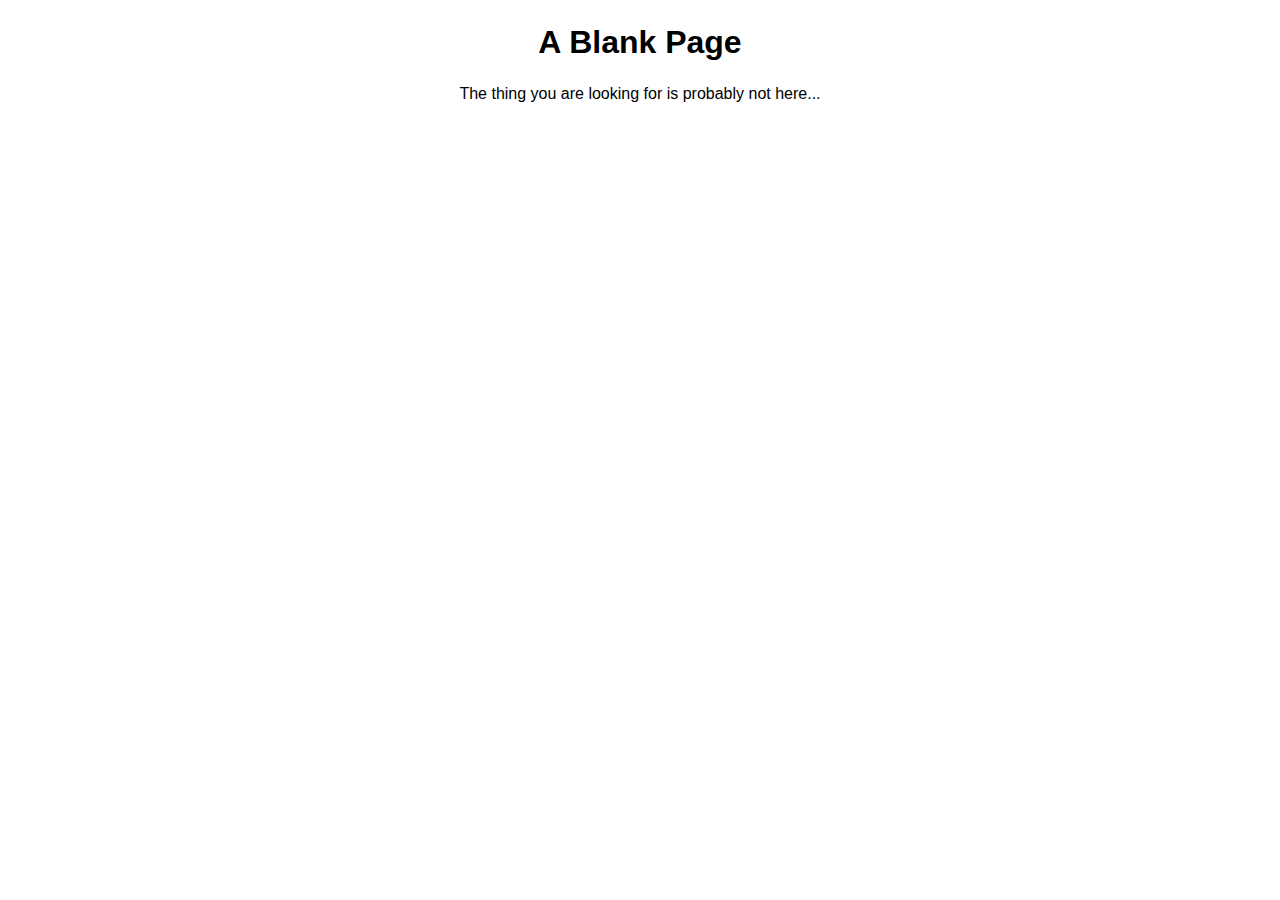
==== commit 7d7c0f89: "Emptying the site" ====
--- a/index.html
+++ b/index.html
@@ -1,113 +1,16 @@
 <!DOCTYPE html>
 <html lang="en">
-<head>
-    <meta charset="UTF-8">
-    <meta name="viewport" content="width=device-width, initial-scale=1.0">
-    <meta name="author" content="Federico Vancini">
-    <meta name="description" content="Le ricette del gioco da tavolo Alchemya">
-    <title>Alchemya</title>
-    <link rel="stylesheet" href="./css/main.css">
-</head>
-<body>
-    <header>
-        <h1 class="main-title">Alchemya</h1>
-    </header>
-    <main>
-        <section id="first-section">
-            <table class="periodic-table">
-                <caption>Tavola Periodica</caption>
-                <tr>
-                    <td class="label" colspan="5">Elementi di Base</td>
-                    <td></td>
-                    <td></td>
-                    <td></td>
-                    <td></td>
-                </tr>
-                <tr>
-                    <td class="element" id="fire">Fuoco</td>
-                    <td class="element" id="earth">Terra</td>
-                    <td class="element" id="water">Acqua</td>
-                    <td class="element" id="air">Aria</td>
-                    <td class="element" id="ether">Etere</td>
-                    <td></td>
-                    <td></td>
-                    <td></td>
-                    <td class="label">Gas Nobili</td>
-                </tr>
-                <tr>
-                    <td class="label">Esplosivi</td>
-                    <td class="label">Terrosi</td>
-                    <td></td>
-                    <td></td>
-                    <td class="label">Elettrici</td>
-                    <td class="label">Carbonici</td>
-                    <td class="label">Atmosferici</td>
-                    <td class="label">Vulcanici</td>
-                    <td class="element" id="helium">Elio</td>
-                </tr>
-                <tr>
-                    <td class="element" id="potassium">Potassio</td>
-                    <td class="element" id="lime">Calce</td>
-                    <td class="label">Acquosi</td>
-                    <td class="label">Metallici</td>
-                    <td class="element" id="alum">Allume</td>
-                    <td class="element" id="coal">Carbone</td>
-                    <td class="element" id="oxygen">Ossigeno</td>
-                    <td class="element" id="sulphur">Zolfo</td>
-                    <td class="element" id="neon">Neon</td>
-                </tr>
-                <tr>
-                    <td class="element" id="saltpeter">Salnitro</td>
-                    <td class="element" id="hydrated-lime">Calce Idrata</td>
-                    <td class="element" id="water-wine">Acqua Vite</td>
-                    <td class="element" id="iron">Ferro</td>
-                    <td class="element" id="copper">Rame</td>
-                    <td class="element" id="tar">Catrame</td>
-                    <td class="element" id="nitrogen">Azoto</td>
-                    <td class="element" id="black-sulphur">Zolfo Nero</td>
-                    <td class="element" id="kripton">Kripton</td>
-                </tr>
-                <tr>
-                    <td class="element" id="gunpowder">Polvere da Sparo</td>
-                    <td class="element" id="quicklime">Calce Viva</td>
-                    <td class="element" id="white-spirit">Acqua Ragia</td>
-                    <td class="element" id="quicksilver">Argento Vivo</td>
-                    <td class="element" id="calcinated-copper">Rame Calcinato</td>
-                    <td class="element" id="lead">Piombo</td>
-                    <td class="element" id="phosphorus">Fosforo</td>
-                    <td class="element" id="alchemic-sulphur">Zolfo Alchemico</td>
-                    <td class="element" id="xenon">Xenon</td>
-                </tr>
-                <tr>
-                    <td></td>
-                    <td class="label" colspan="3">Composti Finali</td>
-                    <td></td>
-                    <td class="label" colspan="3">Composti con Effetto</td>
-                    <td></td>
-                </tr>
-                <tr>
-                    <td></td>
-                    <td class="element" id="diamond">Diamante</td>
-                    <td class="element" id="uranium">Uranio</td>
-                    <td class="element" id="gold">Oro</td>
-                    <td></td>
-                    <td class="element" id="white-lead">Piombo Bianco</td>
-                    <td class="element" id="ammonium-salt">Sale di Ammonio</td>
-                    <td class="element" id="sulphuric-acid">Acido Solforico</td>
-                    <td></td>
-                </tr>
-            </table>
-        </section>
-        <section id="second-section">
-            <table class="recipe-table">
-                <caption>Ricette</caption>
-                <tr>
-                    <th>Nome</th><th>Ricetta</th><th>Totale</th>
-                </tr>
-            </table>
-            <p class="total"></p>
-        </section>
-    </main>
-    <script src="js/main.js"></script>
-</body>
+    <head>
+        <meta charset="UTF-8">
+        <meta name="viewport" content="width=device-width, initial-scale=1.0">
+        <meta name="author" content="Federico Vancini">
+        <meta name="description" content="A blank page">
+        <title>Blank Page</title>
+        <link rel="stylesheet" href="stylesheet.css">
+    </head>
+    <body>
+        <h1>A Blank Page</h1>
+        <p>The thing you are looking for is probably not here...</p>
+        <script src="main.js"></script>
+    </body>
 </html>--- a/stylesheet.css
+++ b/stylesheet.css
@@ -0,0 +1,12 @@
+:root {
+    font-family: sans-serif;
+}
+
+body {
+    margin: 0;
+}
+
+h1, p {
+    text-align: center;
+    margin: 0.75em;
+}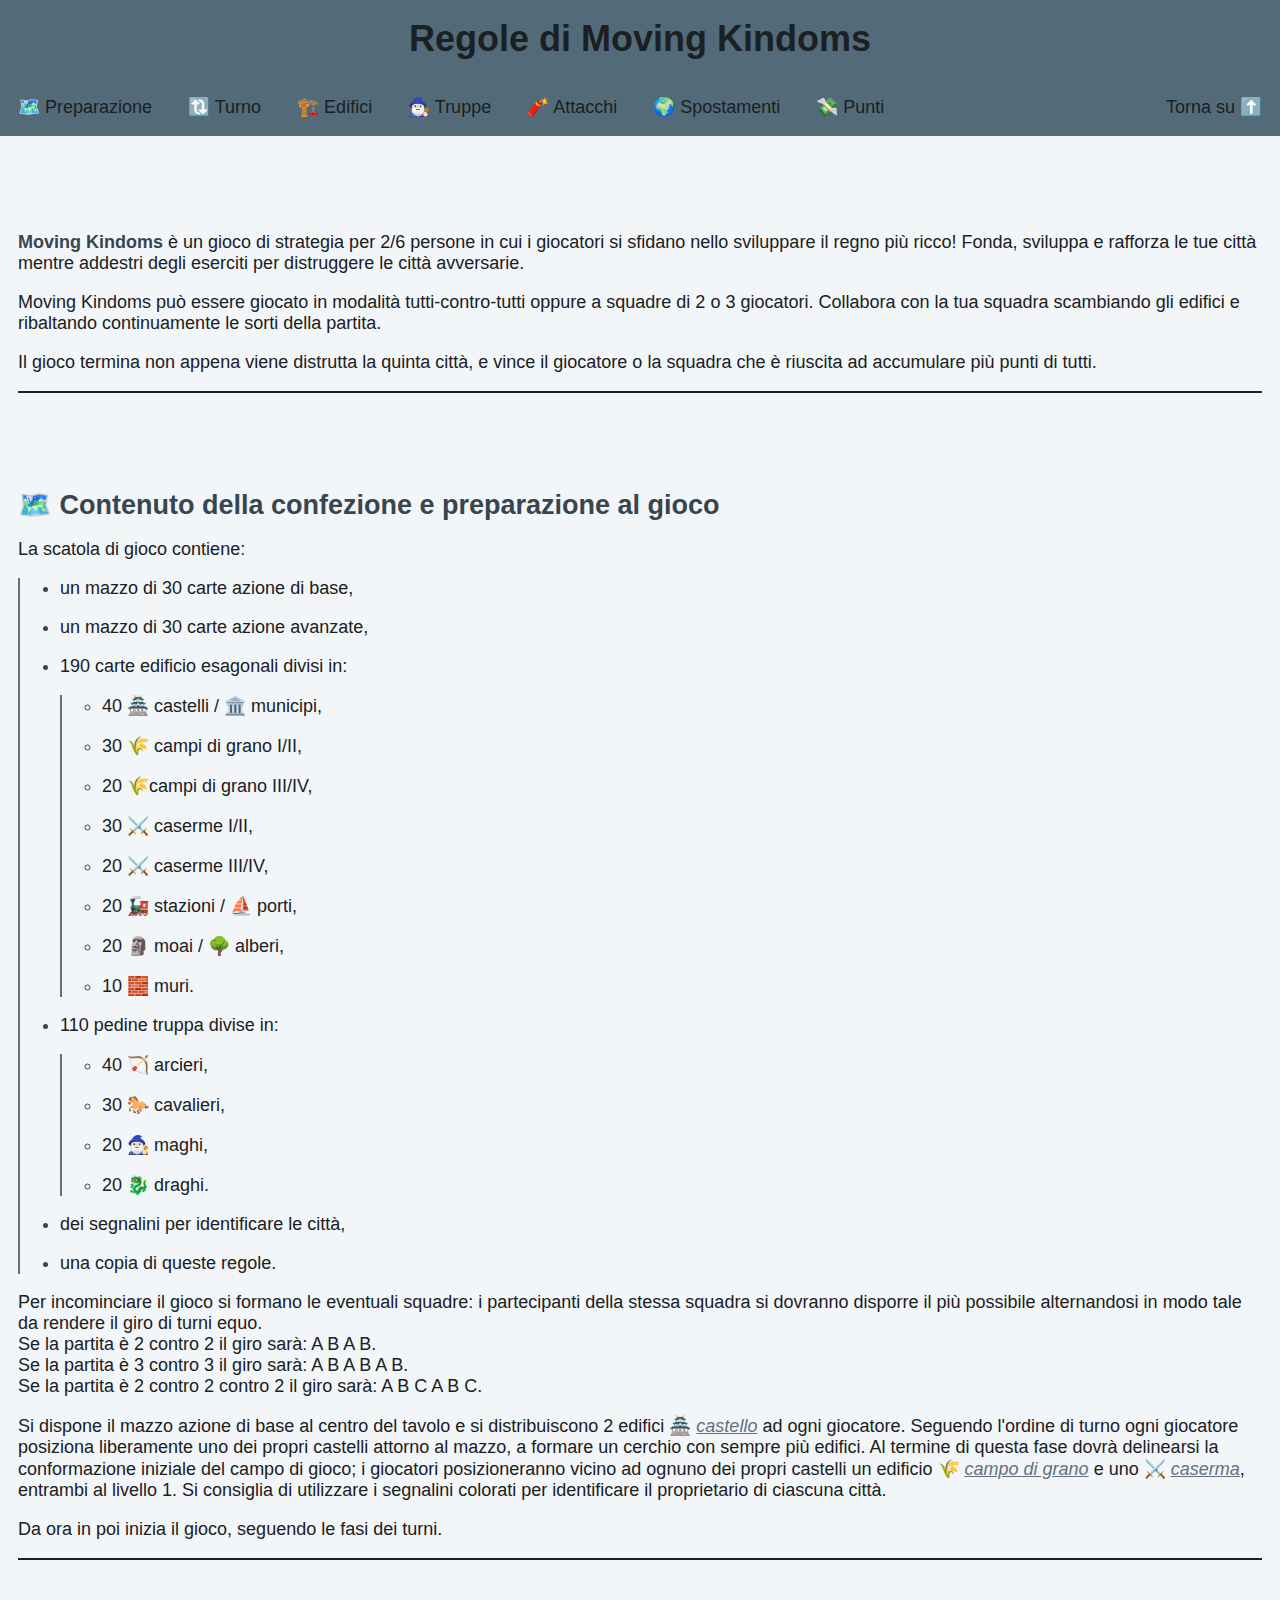
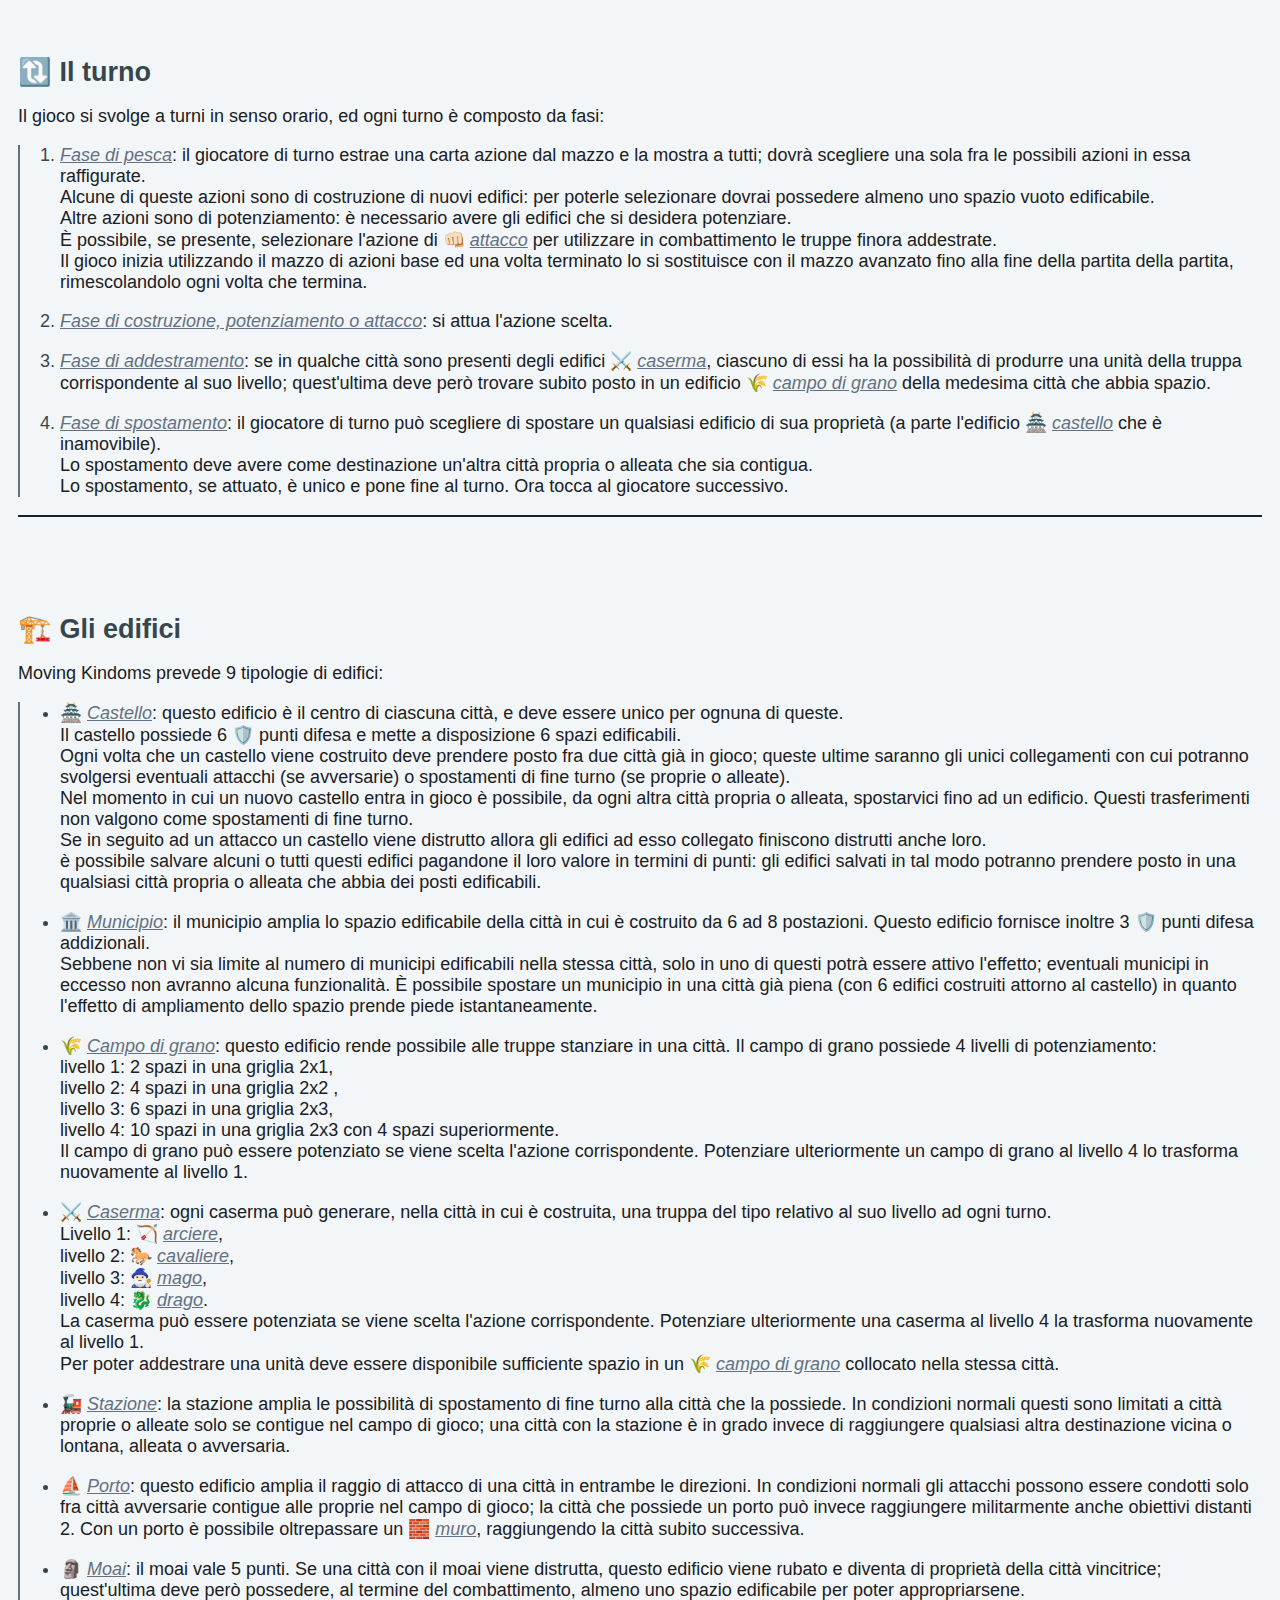
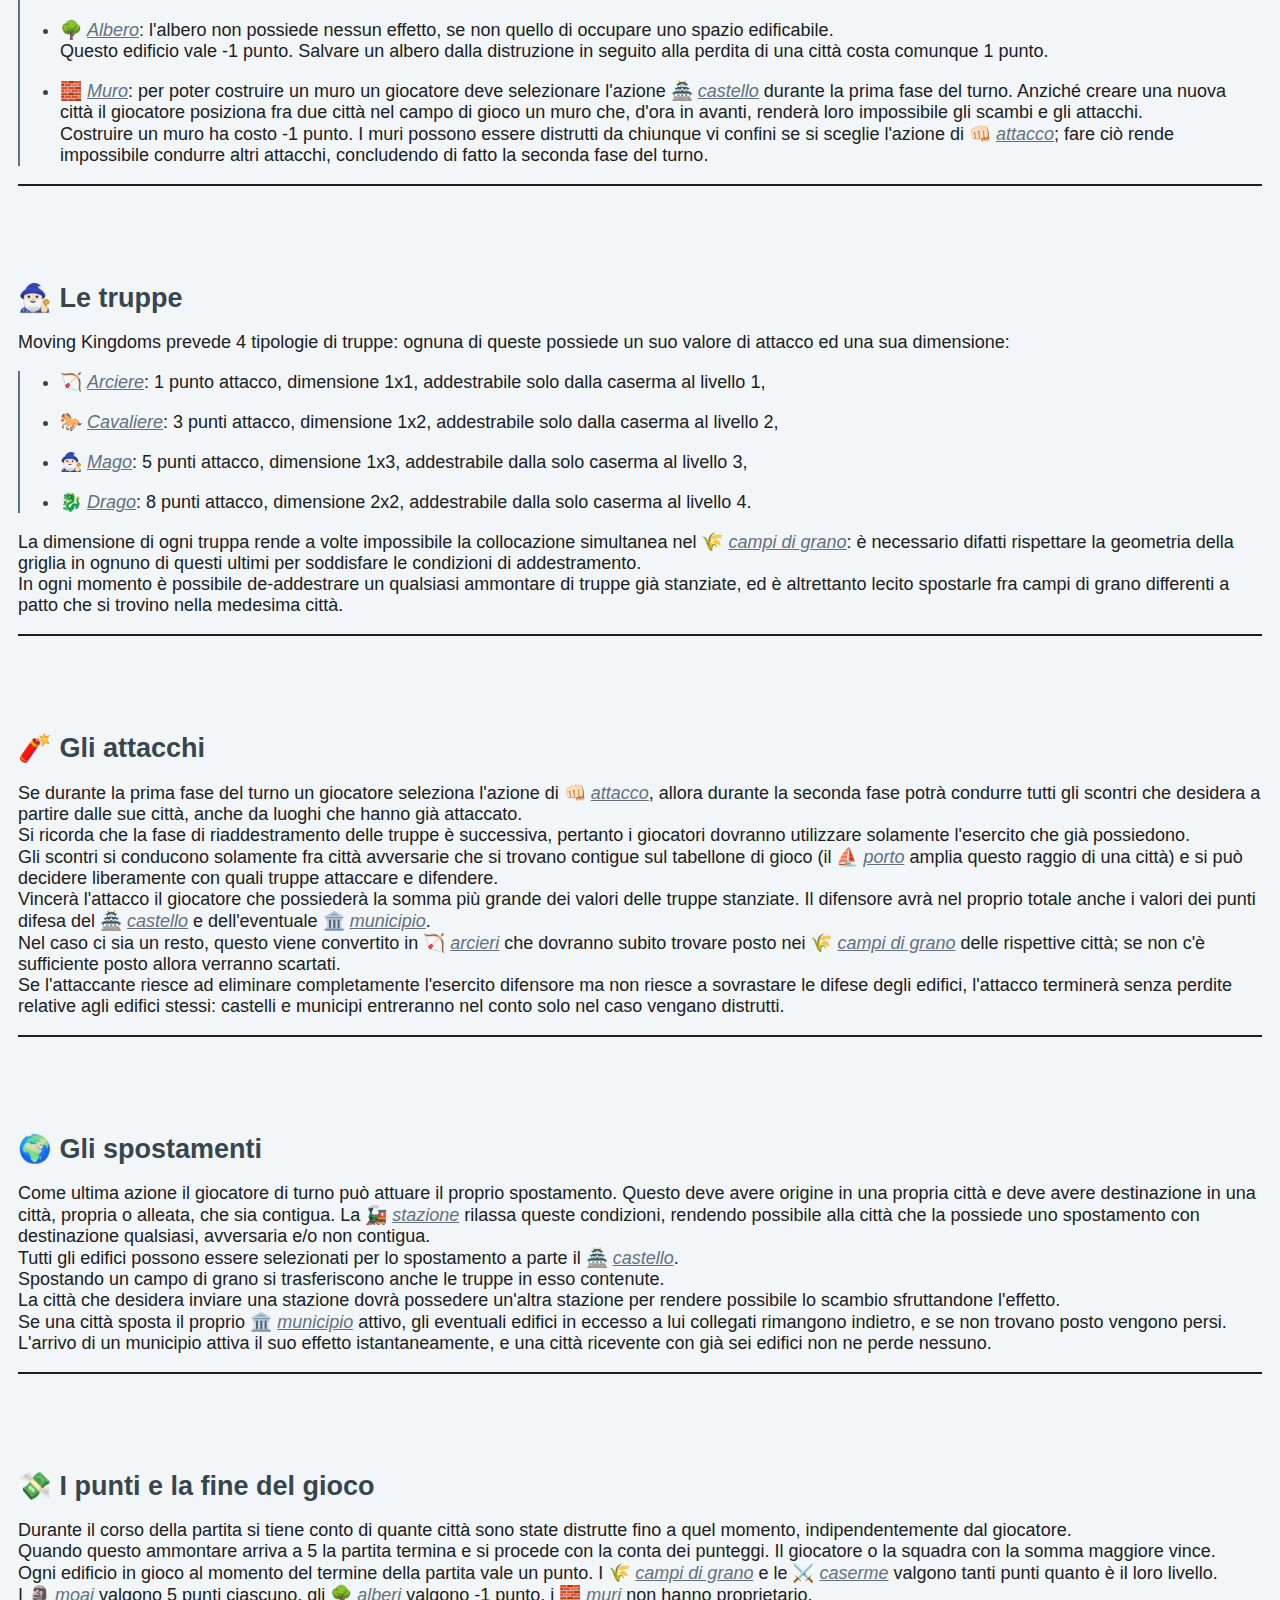
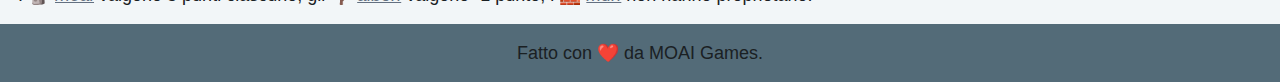
==== commit e24c7a21: "Add files via upload" ====
--- a/index.html
+++ b/index.html
@@ -1,16 +1,264 @@
 <!DOCTYPE html>
 <html lang="en">
-    <head>
-        <meta charset="UTF-8">
-        <meta name="viewport" content="width=device-width, initial-scale=1.0">
-        <meta name="author" content="Federico Vancini">
-        <meta name="description" content="A blank page">
-        <title>Blank Page</title>
-        <link rel="stylesheet" href="stylesheet.css">
-    </head>
-    <body>
-        <h1>A Blank Page</h1>
-        <p>The thing you are looking for is probably not here...</p>
-        <script src="main.js"></script>
-    </body>
+<head>
+    <meta charset="UTF-8">
+    <meta name="author" content="Federico Vancini">
+    <meta name="description" content="Le regole di Moving Kindoms">
+    <meta name="viewport" content="width=device-width, initial-scale=1.0">
+    <title>Regole</title>
+    <link href="stylesheet.css" rel="stylesheet">
+    <link href="icon.svg" rel="icon">
+</head>
+<body>
+    <header>
+        <h1>Regole di Moving Kindoms</h1>
+    </header>
+    <nav>
+        <ul>
+            <li><a href="#preparazione">🗺️ Preparazione</a></li>
+            <li><a href="#turno">🔃 Turno</a></li>
+            <li><a href="#edifici">🏗️ Edifici</a></li>
+            <li><a href="#truppe">🧙🏻‍♂️ Truppe</a></li>
+            <li><a href="#attacchi">🧨 Attacchi</a></li>
+            <li><a href="#spostamenti">🌍 Spostamenti</a></li>
+            <li><a href="#punti">💸 Punti</a></li>
+            <li><a href="#">Torna su ⬆️</a></li>
+        </ul>
+    </nav>
+    <main>
+        <section>
+            <p>
+                <strong>Moving Kindoms</strong> è un gioco di strategia per 2/6 persone in cui i giocatori si sfidano nello sviluppare il regno più ricco!
+                Fonda, sviluppa e rafforza le tue città mentre addestri degli eserciti per distruggere le città avversarie.
+            </p>
+            <p>
+                Moving Kindoms può essere giocato in modalità tutti-contro-tutti oppure a squadre di 2 o 3 giocatori.
+                Collabora con la tua squadra scambiando gli edifici e ribaltando continuamente le sorti della partita.
+            </p>
+            <p>
+                Il gioco termina non appena viene distrutta la quinta città, e vince il giocatore o la squadra che è riuscita ad accumulare più
+                punti di tutti.
+            </p>
+            <hr>
+        </section>
+        <section id="preparazione">
+            <h2>🗺️ Contenuto della confezione e preparazione al gioco</h2>
+            <p>
+                La scatola di gioco contiene:
+            </p>
+            <ul>
+                <li>un mazzo di 30 carte azione di base,</li>
+                <li>un mazzo di 30 carte azione avanzate,</li>
+                <li>
+                    190 carte edificio esagonali divisi in:
+                    <ul>
+                        <li>40 🏯 castelli / 🏛️ municipi,</li>
+                        <li>30 🌾 campi di grano I/II,</li>
+                        <li>20 🌾campi di grano III/IV,</li>
+                        <li>30 ⚔️ caserme I/II,</li>
+                        <li>20 ⚔️ caserme III/IV,</li>
+                        <li>20 🚂 stazioni / ⛵ porti,</li>
+                        <li>20 🗿 moai / 🌳 alberi,</li>
+                        <li>10 🧱 muri.</li>
+                    </ul>
+                </li>
+                <li>
+                    110 pedine truppa divise in:
+                    <ul>
+                        <li>40 🏹 arcieri,</li>
+                        <li>30 🐎 cavalieri,</li>
+                        <li>20 🧙🏻‍♂️ maghi,</li>
+                        <li>20 🐉 draghi.</li>
+                    </ul>
+                </li>
+                <li>dei segnalini per identificare le città,</li>
+                <li>una copia di queste regole.</li>
+            </ul>
+            <p>
+                Per incominciare il gioco si formano le eventuali squadre: i partecipanti della stessa squadra si dovranno disporre il più possibile
+                alternandosi in modo tale da rendere il giro di turni equo. <br>
+                Se la partita è 2 contro 2 il giro sarà: A B A B. <br>
+                Se la partita è 3 contro 3 il giro sarà: A B A B A B. <br>
+                Se la partita è 2 contro 2 contro 2 il giro sarà: A B C A B C.
+            </p>
+            <p>
+                Si dispone il mazzo azione di base al centro del tavolo e si distribuiscono 2 edifici 🏯 <em>castello</em> ad ogni giocatore.
+                Seguendo l'ordine di turno ogni giocatore posiziona liberamente uno dei propri castelli attorno al mazzo, a formare un cerchio con sempre più edifici.
+                Al termine di questa fase dovrà delinearsi la conformazione iniziale del campo di gioco; i giocatori posizioneranno vicino ad ognuno dei propri castelli
+                un edificio 🌾 <em>campo di grano</em> e uno ⚔️ <em>caserma</em>, entrambi al livello 1.
+                Si consiglia di utilizzare i segnalini colorati per identificare il proprietario di ciascuna città.
+            </p>
+            <p>
+                Da ora in poi inizia il gioco, seguendo le fasi dei turni.
+            </p>
+            <hr>
+        </section>
+        <section id="turno">
+            <h2>🔃 Il turno</h2>
+            <p>
+                Il gioco si svolge a turni in senso orario, ed ogni turno è composto da fasi:
+            </p>
+            <ol>
+                <li>
+                    <em>Fase di pesca</em>: il giocatore di turno estrae una carta azione dal mazzo e la mostra a tutti;
+                    dovrà scegliere una sola fra le possibili azioni in essa raffigurate. <br>
+                    Alcune di queste azioni sono di costruzione di nuovi edifici: per poterle selezionare dovrai possedere almeno uno spazio vuoto edificabile. <br>
+                    Altre azioni sono di potenziamento: è necessario avere gli edifici che si desidera potenziare. <br>
+                    È possibile, se presente, selezionare l'azione di 👊🏻 <em>attacco</em> per utilizzare in combattimento le truppe finora addestrate. <br>
+                    Il gioco inizia utilizzando il mazzo di azioni base ed una volta terminato lo si sostituisce con il mazzo avanzato fino alla fine della partita
+                    della partita, rimescolandolo ogni volta che termina.
+                </li>
+                <li>
+                    <em>Fase di costruzione, potenziamento o attacco</em>: si attua l'azione scelta.
+                </li>
+                <li>
+                    <em>Fase di addestramento</em>: se in qualche città sono presenti degli edifici ⚔️ <em>caserma</em>, ciascuno di essi ha la possibilità di produrre
+                    una unità della truppa corrispondente al suo livello; quest'ultima deve però trovare subito posto in un edificio 🌾 <em>campo di grano</em>
+                    della medesima città che abbia spazio.
+                </li>
+                <li>
+                    <em>Fase di spostamento</em>: il giocatore di turno può scegliere di spostare un qualsiasi edificio di sua proprietà
+                    (a parte l'edificio 🏯 <em>castello</em> che è inamovibile). <br>
+                    Lo spostamento deve avere come destinazione un'altra città propria o alleata che sia contigua. <br>
+                    Lo spostamento, se attuato, è unico e pone fine al turno. Ora tocca al giocatore successivo.
+                </li>
+            </ol>
+            <hr>
+        </section>
+        <section id="edifici">
+            <h2>🏗️ Gli edifici</h2>
+            <p>Moving Kindoms prevede 9 tipologie di edifici:</p>
+            <ul>
+                <li>
+                    🏯 <em>Castello</em>: questo edificio è il centro di ciascuna città, e deve essere unico per ognuna di queste. <br>
+                    Il castello possiede 6 🛡️ punti difesa e mette a disposizione 6 spazi edificabili. <br>
+                    Ogni volta che un castello viene costruito deve prendere posto fra due città già in gioco; queste ultime
+                    saranno gli unici collegamenti con cui potranno svolgersi eventuali attacchi (se avversarie) o spostamenti di fine turno (se proprie o alleate). <br>
+                    Nel momento in cui un nuovo castello entra in gioco è possibile, da ogni altra città propria o alleata, spostarvici fino ad un edificio.
+                    Questi trasferimenti non valgono come spostamenti di fine turno. <br>
+                    Se in seguito ad un attacco un castello viene distrutto allora gli edifici ad esso collegato finiscono distrutti anche loro. <br>
+                    è possibile salvare alcuni o tutti questi edifici pagandone il loro valore in termini di punti: gli edifici salvati in tal modo potranno prendere posto
+                    in una qualsiasi città propria o alleata che abbia dei posti edificabili.
+                </li>
+                <li>
+                    🏛️ <em>Municipio</em>: il municipio amplia lo spazio edificabile della città in cui è costruito da 6 ad 8 postazioni. Questo edificio fornisce
+                    inoltre 3 🛡️ punti difesa addizionali. <br>
+                    Sebbene non vi sia limite al numero di municipi edificabili nella stessa città, solo in uno di questi potrà essere attivo l'effetto;
+                    eventuali municipi in eccesso non avranno alcuna funzionalità. È possibile spostare un municipio in una città già piena
+                    (con 6 edifici costruiti attorno al castello) in quanto l'effetto di ampliamento dello spazio prende piede istantaneamente.
+                </li>
+                <li>
+                    🌾 <em>Campo di grano</em>: questo edificio rende possibile alle truppe stanziare in una città. Il campo di grano possiede 4 livelli di potenziamento: <br>
+                    livello 1: 2 spazi in una griglia 2x1, <br>
+                    livello 2: 4 spazi in una griglia 2x2 ,<br>
+                    livello 3: 6 spazi in una griglia 2x3, <br>
+                    livello 4: 10 spazi in una griglia 2x3 con 4 spazi superiormente. <br>
+                    Il campo di grano può essere potenziato se viene scelta l'azione corrispondente.
+                    Potenziare ulteriormente un campo di grano al livello 4 lo trasforma nuovamente al livello 1.
+                </li>
+                <li>
+                    ⚔️ <em>Caserma</em>: ogni caserma può generare, nella città in cui è costruita, una truppa del tipo relativo al suo livello ad ogni turno. <br>
+                    Livello 1: 🏹 <em>arciere</em>, <br>
+                    livello 2: 🐎 <em>cavaliere</em>, <br>
+                    livello 3: 🧙🏻‍♂️ <em>mago</em>, <br>
+                    livello 4: 🐉 <em>drago</em>. <br>
+                    La caserma può essere potenziata se viene scelta l'azione corrispondente.
+                    Potenziare ulteriormente una caserma al livello 4 la trasforma nuovamente al livello 1. <br>
+                    Per poter addestrare una unità deve essere disponibile sufficiente spazio in un 🌾 <em>campo di grano</em> collocato nella stessa città.
+                </li>
+                <li>
+                    🚂 <em>Stazione</em>: la stazione amplia le possibilità di spostamento di fine turno alla città che la possiede. In condizioni normali questi sono limitati
+                    a città proprie o alleate solo se contigue nel campo di gioco; una città con la stazione è in grado invece di raggiungere qualsiasi altra
+                    destinazione vicina o lontana, alleata o avversaria.
+                </li>
+                <li>
+                    ⛵ <em>Porto</em>: questo edificio amplia il raggio di attacco di una città in entrambe le direzioni. In condizioni normali gli attacchi possono essere
+                    condotti solo fra città avversarie contigue alle proprie nel campo di gioco; la città che possiede un porto può invece raggiungere militarmente anche
+                    obiettivi distanti 2. Con un porto è possibile oltrepassare un 🧱 <em>muro</em>, raggiungendo la città subito successiva.
+                </li>
+                <li>
+                    🗿 <em>Moai</em>: il moai vale 5 punti. Se una città con il moai viene distrutta, questo edificio viene rubato e diventa di proprietà della città vincitrice;
+                    quest'ultima deve però possedere, al termine del combattimento, almeno uno spazio edificabile per poter appropriarsene.
+                </li>
+                <li>
+                    🌳 <em>Albero</em>: l'albero non possiede nessun effetto, se non quello di occupare uno spazio edificabile. <br>
+                    Questo edificio vale -1 punto. Salvare un albero dalla distruzione in seguito alla perdita di una città costa comunque 1 punto.
+                </li>
+                <li>
+                    🧱 <em>Muro</em>: per poter costruire un muro un giocatore deve selezionare l'azione 🏯 <em>castello</em> durante la prima fase del turno.
+                    Anziché creare una nuova città il giocatore posiziona fra due città nel campo di gioco un muro che, d'ora in avanti, renderà loro impossibile
+                    gli scambi e gli attacchi. <br>
+                    Costruire un muro ha costo -1 punto. I muri possono essere distrutti da chiunque vi confini se si sceglie l'azione di 👊🏻 <em>attacco</em>; fare ciò
+                    rende impossibile condurre altri attacchi, concludendo di fatto la seconda fase del turno.
+                </li>
+            </ul>
+            <hr>
+        </section>
+        <section id="truppe">
+            <h2>🧙🏻‍♂️ Le truppe</h2>
+            <p>
+                Moving Kingdoms prevede 4 tipologie di truppe: ognuna di queste possiede un suo valore di attacco ed una sua dimensione:
+            </p>
+            <ul>
+                <li>🏹 <em>Arciere</em>: 1 punto attacco, dimensione 1x1, addestrabile solo dalla caserma al livello 1,</li>
+                <li>🐎 <em>Cavaliere</em>: 3 punti attacco, dimensione 1x2, addestrabile solo dalla caserma al livello 2,</li>
+                <li>🧙🏻‍♂️ <em>Mago</em>: 5 punti attacco, dimensione 1x3, addestrabile dalla solo caserma al livello 3,</li>
+                <li>🐉 <em>Drago</em>: 8 punti attacco, dimensione 2x2, addestrabile dalla solo caserma al livello 4.</li>
+            </ul>
+            <p>
+                La dimensione di ogni truppa rende a volte impossibile la collocazione simultanea nel 🌾 <em>campi di grano</em>: è necessario difatti rispettare
+                la geometria della griglia in ognuno di questi ultimi per soddisfare le condizioni di addestramento. <br>
+                In ogni momento è possibile de-addestrare un qualsiasi ammontare di truppe già stanziate, ed è altrettanto lecito spostarle fra
+                campi di grano differenti a patto che si trovino nella medesima città.
+            </p>
+            <hr>
+        </section>
+        <section id="attacchi">
+            <h2>🧨 Gli attacchi</h2>
+            <p>
+                Se durante la prima fase del turno un giocatore seleziona l'azione di 👊🏻 <em>attacco</em>, allora durante la seconda fase potrà condurre tutti
+                gli scontri che desidera a partire dalle sue città, anche da luoghi che hanno già attaccato. <br>
+                Si ricorda che la fase di riaddestramento delle truppe è successiva, pertanto i giocatori dovranno utilizzare solamente l'esercito che già possiedono. <br>
+                Gli scontri si conducono solamente fra città avversarie che si trovano contigue sul tabellone di gioco (il ⛵ <em>porto</em> amplia questo raggio di una città)
+                e si può decidere liberamente con quali truppe attaccare e difendere. <br>
+                Vincerà l'attacco il giocatore che possiederà la somma più grande dei valori delle truppe stanziate. Il difensore avrà nel proprio totale anche
+                i valori dei punti difesa del 🏯 <em>castello</em> e dell'eventuale 🏛️ <em>municipio</em>. <br>
+                Nel caso ci sia un resto, questo viene convertito in 🏹 <em>arcieri</em> che dovranno subito trovare posto nei 🌾 <em>campi di grano</em> delle rispettive città;
+                se non c'è sufficiente posto allora verranno scartati. <br>
+                Se l'attaccante riesce ad eliminare completamente l'esercito difensore ma non riesce a sovrastare le difese degli edifici, l'attacco terminerà
+                senza perdite relative agli edifici stessi: castelli e municipi entreranno nel conto solo nel caso vengano distrutti.
+            </p>
+            <hr>
+        </section>
+        <section id="spostamenti">
+            <h2>🌍 Gli spostamenti</h2>
+            <p>
+                Come ultima azione il giocatore di turno può attuare il proprio spostamento. Questo deve avere origine in una propria città e deve avere destinazione
+                in una città, propria o alleata, che sia contigua. La 🚂 <em>stazione</em> rilassa queste condizioni, rendendo possibile alla città che la possiede
+                uno spostamento con destinazione qualsiasi, avversaria e/o non contigua. <br>
+                Tutti gli edifici possono essere selezionati per lo spostamento a parte il 🏯 <em>castello</em>. <br>
+                Spostando un campo di grano si trasferiscono anche le truppe in esso contenute. <br>
+                La città che desidera inviare una stazione dovrà possedere un'altra stazione per rendere possibile lo scambio sfruttandone l'effetto. <br>
+                Se una città sposta il proprio 🏛️ <em>municipio</em> attivo, gli eventuali edifici in eccesso a lui collegati rimangono indietro,
+                e se non trovano posto vengono persi. <br>
+                L'arrivo di un municipio attiva il suo effetto istantaneamente, e una città ricevente con già sei edifici non ne perde nessuno.
+            </p>
+            <hr>
+        </section>
+        <section id="punti">
+            <h2>💸 I punti e la fine del gioco</h2>
+            <p>
+                Durante il corso della partita si tiene conto di quante città sono state distrutte fino a quel momento, indipendentemente dal giocatore. <br>
+                Quando questo ammontare arriva a 5 la partita termina e si procede con la conta dei punteggi. Il giocatore o la squadra con la somma maggiore vince. <br>
+                Ogni edificio in gioco al momento del termine della partita vale un punto. I 🌾 <em>campi di grano</em> e le ⚔️ <em>caserme</em> valgono
+                tanti punti quanto è il loro livello. <br>
+                I 🗿 <em>moai</em> valgono 5 punti ciascuno, gli 🌳 <em>alberi</em> valgono -1 punto, i 🧱 <em>muri</em> non hanno proprietario.
+                <!-- punti per edifici persi? -->
+            </p>
+        </section>
+    </main>
+    <footer>
+        <p>Fatto con ❤️ da MOAI Games.</p>
+    </footer>
+</body>
 </html>--- a/stylesheet.css
+++ b/stylesheet.css
@@ -1,12 +1,177 @@
-:root {
-    font-family: sans-serif;
-}
-
-body {
-    margin: 0;
-}
-
-h1, p {
-    text-align: center;
-    margin: 0.75em;
+@font-face {
+    font-family: robotoRegular;
+    src: url("Roboto-Regular.ttf") format("ttf");
+}
+
+:root {
+    --cultured: #f2f6f8;
+    --columbia-blue: #cee5f2;
+    --dark-electric-blue: #637081;
+    --cadet: #536b78;
+    --charcoal: #37464e;
+    --eerie-black: #1a2023;
+
+    --castle-light-color: #ec4d4d;
+    --castle-dark-color: #b92323;
+    --city-hall-light-color: #c94dec;
+    --city-hall-dark-color: #a225c5;
+    --wheat-light-color: #eccf4d;
+    --wheat-dark-color: #cead18;
+    --barracks-light-color: #ec924d;
+    --barracks-dark-color: #d66d1d;
+    --station-light-color: #ec4daf;
+    --station-dark-color: #c32787;
+    --harbor-light-color: #4da7ec;
+    --harbor-dark-color: #1f7fc9;
+    --moai-light-color: #cfcfcf;
+    --moai-dark-color: #969696;
+    --tree-light-color: #4dec6f;
+    --tree-dark-color: #21c845;
+    --wall-light-color: #bb7c24;
+    --wall-dark-color: #965f12;
+
+    --attack-light-color: #818181;
+    --attack-dark-color: #595959;
+
+    --archer-light-color: #3aaa5c;
+    --archer-dark-color: #2a8445;
+    --knight-light-color: #a76a15;
+    --knight-dark-color: #915809;
+    --wizard-light-color: #af4dec;
+    --wizard-dark-color: #8e2eca;
+    --dragon-light-color: #87ec4d;
+    --dragon-dark-color: #6ace30;
+}
+
+html {
+    scroll-behavior: smooth;
+}
+
+body {
+    margin: 0;
+    font-family: "robotoRegular", sans-serif;
+    font-size: large;
+    color: var(--eerie-black);
+    background-color: var(--cultured);
+}
+
+main {
+    min-height: calc(100vh - 12.8em);
+    margin: 1em;
+}
+
+header, nav, footer {
+    background-color: var(--cadet);
+}
+
+section {
+    padding-top: calc(10em / 3);
+}
+
+h1 {
+    padding: 0.5em 0;
+    margin: 0;
+    text-align: center;
+}
+
+nav ul {
+    padding: 0;
+    margin: 0;
+    display: flex;
+    flex-wrap: wrap;
+    list-style: none;
+}
+
+@media (min-width: 400px) {
+    nav {
+        position: sticky;
+        top: -1px;
+    }
+
+    nav li:last-child {
+        margin-left: auto;
+    }
+}
+
+@media (max-width: 400px) {
+    nav li:last-child {
+        display: none;
+    }
+}
+
+nav a {
+    display: block;
+    padding: 1em;
+    cursor: pointer;
+}
+
+nav a:hover {
+    background-color: var(--charcoal);
+    color: var(--cultured);
+}
+
+a {
+    color: var(--eerie-black);
+    text-decoration: none;
+}
+
+h2 {
+    margin: calc(2em / 3) 0;
+    color: var(--charcoal);
+}
+
+em {
+    text-decoration: underline;
+    color: var(--dark-electric-blue);
+}
+
+strong, li::marker {
+    color: var(--charcoal);
+}
+
+ul:not(nav ul), ol {
+    border-left: 0.125em solid var(--dark-electric-blue);
+}
+
+li:not(nav li) {
+    margin: 1em 0;
+}
+
+hr {
+    margin: 1em 0;
+    border: 0;
+    border-top: 0.125em solid var(--eerie-black);
+}
+
+/* figure {
+    margin: 1em auto;
+    overflow: auto;
+}
+
+figcaption {
+    font-style: italic;
+    color: var(--dark-electric-blue);
+}
+
+table {
+    border-collapse: collapse;
+}
+
+th {
+    background-color: var(--cadet);
+}
+
+td, th {
+    padding: 0.5em;
+}
+
+td {
+    text-align: center;
+    background-color: var(--columbia-blue);
+} */
+
+footer p {
+    margin: 0;
+    padding: 1em 0;
+    text-align: center;
 }